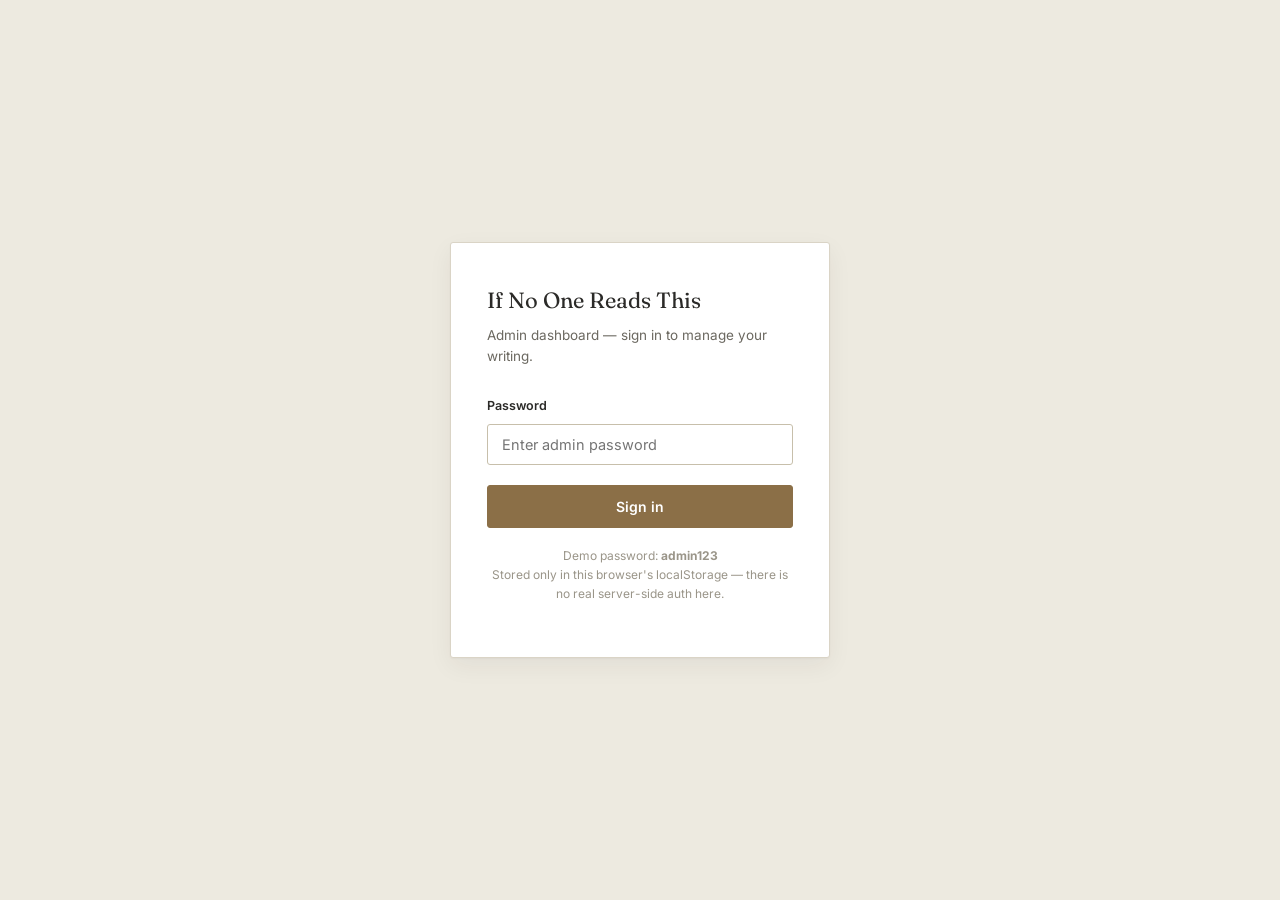
==== admin.html @ 399d52fd "Remove subscribers view and related code Removed subscribers section from admin panel and related fu" ====
<!DOCTYPE html>
<html lang="en" data-theme="light">
<head>
<meta charset="UTF-8">
<meta name="viewport" content="width=device-width, initial-scale=1.0">
<title>Admin — If No One Reads This</title>
<meta name="robots" content="noindex, nofollow">
<link rel="preconnect" href="https://fonts.googleapis.com">
<link rel="preconnect" href="https://fonts.gstatic.com" crossorigin>
<link href="https://fonts.googleapis.com/css2?family=Fraunces:ital,opsz,wght@0,9..144,400;0,9..144,500;0,9..144,600;1,9..144,400&family=Lora:ital,wght@0,400;0,500;0,600&family=Inter:wght@400;500;600&display=swap" rel="stylesheet">
<link rel="stylesheet" href="styles.css">
</head>
<body class="admin-body">

<div id="app"></div>
<div id="toast"></div>
<div id="modal-root"></div>

<script src="data.js"></script>
<script>
CMS.init();

/* ===================================================================
   SMALL HELPERS
=================================================================== */
function escapeHtml(str){ return String(str||"").replace(/[&<>"']/g, c => ({'&':'&amp;','<':'&lt;','>':'&gt;','"':'&quot;',"'":'&#39;'}[c])); }
function fmtDate(iso){ if(!iso) return "—"; return new Date(iso).toLocaleDateString('en-US',{month:'short',day:'numeric',year:'numeric'}); }
function fmtDateTimeInput(iso){
  if(!iso) return "";
  const d = new Date(iso);
  const pad = n => String(n).padStart(2,'0');
  return `${d.getFullYear()}-${pad(d.getMonth()+1)}-${pad(d.getDate())}T${pad(d.getHours())}:${pad(d.getMinutes())}`;
}
function toast(msg){
  const el = document.getElementById('toast');
  el.textContent = msg;
  el.classList.add('show');
  clearTimeout(window.__toastT);
  window.__toastT = setTimeout(() => el.classList.remove('show'), 2600);
}
function computeStatus(post){
  if (post.status === 'draft') return 'draft';
  if (post.status === 'published' && new Date(post.publishDate) > new Date()) return 'scheduled';
  return post.status; // published
}
function statusBadge(post){
  const s = computeStatus(post);
  const label = s === 'scheduled' ? 'Scheduled' : s === 'draft' ? 'Draft' : 'Published';
  return `<span class="badge badge-${s}">${label}</span>`;
}

/* ===================================================================
   MODAL / CONFIRM
=================================================================== */
function openModal(html){
  const root = document.getElementById('modal-root');
  root.innerHTML = `<div class="modal-overlay open" id="modal-overlay"><div class="modal-box">${html}</div></div>`;
  document.getElementById('modal-overlay').addEventListener('click', e => { if (e.target.id === 'modal-overlay') closeModal(); });
}
function closeModal(){ document.getElementById('modal-root').innerHTML = ''; }
function confirmAction(message, onConfirm){
  openModal(`
    <h3>Are you sure?</h3>
    <p style="font-family:var(--sans);font-size:14px;color:var(--text-muted);">${message}</p>
    <div class="modal-actions">
      <button class="btn ghost" id="confirm-cancel">Cancel</button>
      <button class="btn danger" id="confirm-ok">Delete</button>
    </div>
  `);
  document.getElementById('confirm-cancel').addEventListener('click', closeModal);
  document.getElementById('confirm-ok').addEventListener('click', () => { onConfirm(); closeModal(); });
}

/* ===================================================================
   ROUTER
=================================================================== */
const routes = {};
function route(pattern, handler){ routes[pattern] = handler; }
function matchRoute(path){
  for (const pattern in routes){
    const parts = pattern.split('/').filter(Boolean);
    const pathParts = path.split('/').filter(Boolean);
    if (parts.length !== pathParts.length) continue;
    const params = {};
    let ok = true;
    for (let i=0;i<parts.length;i++){
      if (parts[i].startsWith(':')) params[parts[i].slice(1)] = decodeURIComponent(pathParts[i]);
      else if (parts[i] !== pathParts[i]) { ok = false; break; }
    }
    if (ok) return { handler: routes[pattern], params };
  }
  return null;
}
const PUBLIC_ROUTES = ['/login'];

function render(){
  const hash = location.hash.replace(/^#/, '') || '/dashboard';
  const app = document.getElementById('app');

  if (!CMS.isAuthed() && !PUBLIC_ROUTES.includes(hash)){
    location.hash = '/login';
    return;
  }
  if (CMS.isAuthed() && hash === '/login'){
    location.hash = '/dashboard';
    return;
  }

  if (hash === '/login'){
    app.innerHTML = viewLogin();
    wireLogin();
    return;
  }

  const match = matchRoute(hash);
  const body = match ? match.handler(match.params) : `<div class="admin-empty">Page not found. <a href="#/dashboard">Back to dashboard</a></div>`;
  app.innerHTML = adminShell(body, hash);
  wireShell();
  const routeKey = '/' + hash.split('/').filter(Boolean).slice(0,2).join('/');
  if (wireMap[routeKey]) wireMap[routeKey](match ? match.params : {});
}

/* ===================================================================
   SHELL (sidebar + topbar)
=================================================================== */
function adminShell(innerHtml, hash){
  const active = '/' + (hash.split('/')[1] || 'dashboard');
  const navItem = (path, label, icon) => `<a href="#${path}" class="${active===path?'active':''}">${icon}<span>${label}</span></a>`;
  return `
  <div class="admin-shell">
    <aside class="admin-sidebar" id="admin-sidebar">
      <div class="brand-mark">If No One Reads This</div>
      <nav class="admin-nav">
        ${navItem('/dashboard','Dashboard','<svg viewBox="0 0 24 24" fill="none" stroke="currentColor" stroke-width="2"><rect x="3" y="3" width="7" height="9"/><rect x="14" y="3" width="7" height="5"/><rect x="14" y="12" width="7" height="9"/><rect x="3" y="16" width="7" height="5"/></svg>')}
        ${navItem('/writings','Writings','<svg viewBox="0 0 24 24" fill="none" stroke="currentColor" stroke-width="2"><path d="M4 19.5A2.5 2.5 0 0 1 6.5 17H20"/><path d="M6.5 2H20v20H6.5A2.5 2.5 0 0 1 4 19.5v-15A2.5 2.5 0 0 1 6.5 2z"/></svg>')}
        ${navItem('/categories','Categories','<svg viewBox="0 0 24 24" fill="none" stroke="currentColor" stroke-width="2"><path d="M20.59 13.41 11 3.83A2 2 0 0 0 9.59 3.24H4a1 1 0 0 0-1 1v5.59a2 2 0 0 0 .59 1.41l9.58 9.58a2 2 0 0 0 2.83 0l4.59-4.59a2 2 0 0 0 0-2.83z"/><circle cx="7.5" cy="7.5" r="1.5"/></svg>')}
        ${navItem('/tags','Tags','<svg viewBox="0 0 24 24" fill="none" stroke="currentColor" stroke-width="2"><path d="M20.59 13.41 11 3.83A2 2 0 0 0 9.59 3.24H4a1 1 0 0 0-1 1v5.59a2 2 0 0 0 .59 1.41l9.58 9.58a2 2 0 0 0 2.83 0l4.59-4.59a2 2 0 0 0 0-2.83z"/><circle cx="7.5" cy="7.5" r="1.5"/></svg>')}
        ${navItem('/media','Media Library','<svg viewBox="0 0 24 24" fill="none" stroke="currentColor" stroke-width="2"><rect x="3" y="3" width="18" height="18" rx="2"/><circle cx="8.5" cy="8.5" r="1.5"/><path d="m21 15-5-5L5 21"/></svg>')}
        ${navItem('/analytics','Analytics','<svg viewBox="0 0 24 24" fill="none" stroke="currentColor" stroke-width="2"><line x1="18" y1="20" x2="18" y2="10"/><line x1="12" y1="20" x2="12" y2="4"/><line x1="6" y1="20" x2="6" y2="14"/></svg>')}
        ${navItem('/settings','Settings','<svg viewBox="0 0 24 24" fill="none" stroke="currentColor" stroke-width="2"><circle cx="12" cy="12" r="3"/><path d="M19.4 15a1.65 1.65 0 0 0 .33 1.82l.06.06a2 2 0 1 1-2.83 2.83l-.06-.06a1.65 1.65 0 0 0-1.82-.33 1.65 1.65 0 0 0-1 1.51V21a2 2 0 0 1-4 0v-.09A1.65 1.65 0 0 0 9 19.4a1.65 1.65 0 0 0-1.82.33l-.06.06a2 2 0 1 1-2.83-2.83l.06-.06a1.65 1.65 0 0 0 .33-1.82 1.65 1.65 0 0 0-1.51-1H3a2 2 0 0 1 0-4h.09A1.65 1.65 0 0 0 4.6 9a1.65 1.65 0 0 0-.33-1.82l-.06-.06a2 2 0 1 1 2.83-2.83l.06.06a1.65 1.65 0 0 0 1.82.33H9a1.65 1.65 0 0 0 1-1.51V3a2 2 0 0 1 4 0v.09a1.65 1.65 0 0 0 1 1.51 1.65 1.65 0 0 0 1.82-.33l.06-.06a2 2 0 1 1 2.83 2.83l-.06.06a1.65 1.65 0 0 0-.33 1.82V9a1.65 1.65 0 0 0 1.51 1H21a2 2 0 0 1 0 4h-.09a1.65 1.65 0 0 0-1.51 1z"/></svg>')}
      </nav>
      <div class="admin-sidebar-foot">
        <a href="index.html" class="view-site-link" target="_blank">↗ View live site</a>
        <a href="#" id="logout-link">⏻ Log out</a>
      </div>
    </aside>
    <div class="admin-main">
      <button class="icon-btn admin-mobile-toggle" id="admin-mobile-toggle" aria-label="Toggle menu" style="margin-bottom:16px;">
        <svg viewBox="0 0 24 24" fill="none" stroke="currentColor" stroke-width="2"><line x1="3" y1="6" x2="21" y2="6"/><line x1="3" y1="12" x2="21" y2="12"/><line x1="3" y1="18" x2="21" y2="18"/></svg>
      </button>
      ${innerHtml}
    </div>
  </div>`;
}
function wireShell(){
  document.getElementById('logout-link').addEventListener('click', e => { e.preventDefault(); CMS.logout(); location.hash = '/login'; });
  const toggle = document.getElementById('admin-mobile-toggle');
  if (toggle) toggle.addEventListener('click', () => document.getElementById('admin-sidebar').classList.toggle('open'));
}

/* ===================================================================
   LOGIN VIEW
=================================================================== */
function viewLogin(){
  return `
  <div class="login-screen">
    <div class="login-card">
      <div class="brand-mark">If No One Reads This</div>
      <p class="lede-sm">Admin dashboard — sign in to manage your writing.</p>
      <div class="login-error" id="login-error">Incorrect password. Try again.</div>
      <div class="field-group">
        <label class="field-label" for="login-pass">Password</label>
        <input class="field-input" type="password" id="login-pass" placeholder="Enter admin password" autofocus>
      </div>
      <button class="btn" style="width:100%;justify-content:center;" id="login-btn">Sign in</button>
      <p class="login-hint">Demo password: <strong>admin123</strong><br>Stored only in this browser's localStorage — there is no real server-side auth here.</p>
    </div>
  </div>`;
}
function wireLogin(){
  const btn = document.getElementById('login-btn');
  const input = document.getElementById('login-pass');
  function tryLogin(){
    if (CMS.login(input.value)){
      CMS.markKnownDevice();
      location.hash = '/dashboard';
    } else {
      document.getElementById('login-error').classList.add('show');
    }
  }
  btn.addEventListener('click', tryLogin);
  input.addEventListener('keydown', e => { if (e.key === 'Enter') tryLogin(); });
}

/* ===================================================================
   DASHBOARD VIEW
=================================================================== */
function viewDashboard(){
  const posts = CMS.getAllPosts();
  const published = posts.filter(p => computeStatus(p) === 'published');
  const drafts = posts.filter(p => computeStatus(p) === 'draft');
  const scheduled = posts.filter(p => computeStatus(p) === 'scheduled');
  const cats = CMS.getCategories();
  const tags = CMS.getTags();
  const recent = [...posts].sort((a,b) => new Date(b.updatedAt) - new Date(a.updatedAt)).slice(0,6);

  return `
  <div class="admin-topbar"><h1>Dashboard</h1><a class="btn" href="#/writings/new">+ New writing</a></div>
  <div class="stat-grid">
    <div class="stat-card"><div class="stat-num">${posts.length}</div><div class="stat-label">Total writings</div></div>
    <div class="stat-card"><div class="stat-num">${published.length}</div><div class="stat-label">Published</div></div>
    <div class="stat-card"><div class="stat-num">${drafts.length}</div><div class="stat-label">Drafts</div></div>
    <div class="stat-card"><div class="stat-num">${scheduled.length}</div><div class="stat-label">Scheduled</div></div>
    <div class="stat-card"><div class="stat-num">${CMS.getTotalViews().toLocaleString()}</div><div class="stat-label">Total views</div></div>
  </div>
  <div class="admin-panel">
    <h3>Recent activity</h3>
    ${recent.length ? recent.map(p => `
      <div class="activity-row">
        <span><a href="#/writings/edit/${p.id}" style="text-decoration:none;color:inherit;">${p.title}</a> ${statusBadge(p)}</span>
        <span>updated ${fmtDate(p.updatedAt)}</span>
      </div>`).join('') : `<div class="admin-empty">No activity yet.</div>`}
  </div>
  <div class="admin-panel">
    <h3>At a glance</h3>
    <div class="activity-row"><span>Tags in use</span><span>${tags.length}</span></div>
    <div class="activity-row"><span>Featured writings</span><span>${posts.filter(p=>p.featured).length}</span></div>
    <div class="activity-row"><span>Media items uploaded</span><span>${CMS.getMedia().length}</span></div>
  </div>
  `;
}

/* ===================================================================
   WRITINGS LIST VIEW
=================================================================== */
function viewWritingsList(){
  const posts = [...CMS.getAllPosts()].sort((a,b) => new Date(b.updatedAt) - new Date(a.updatedAt));
  return `
  <div class="admin-topbar"><h1>Writings</h1><a class="btn" href="#/writings/new">+ New writing</a></div>
  <div class="admin-panel" style="padding:0;">
    <div class="table-wrap">
    <table class="admin-table">
      <thead><tr><th>Title</th><th>Category</th><th>Status</th><th>Published</th><th>Updated</th><th>Views</th><th></th></tr></thead>
      <tbody id="writings-tbody">
        ${posts.length ? posts.map(p => `
        <tr data-id="${p.id}">
          <td class="title-cell">${p.title}${p.featured ? ' ★' : ''}<span class="sub">/${p.slug}</span></td>
          <td>${(CMS.getCategory(p.category)||{}).name || '—'}</td>
          <td>${statusBadge(p)}</td>
          <td>${fmtDate(p.publishDate)}</td>
          <td>${fmtDate(p.updatedAt)}</td>
          <td>${CMS.getViewsForPost(p.slug).toLocaleString()}</td>
          <td>
            <div class="row-actions">
              <a class="btn-icon" href="#/writings/edit/${p.id}" title="Edit"><svg viewBox="0 0 24 24" fill="none" stroke="currentColor" stroke-width="2"><path d="M12 20h9"/><path d="M16.5 3.5a2.12 2.12 0 0 1 3 3L7 19l-4 1 1-4Z"/></svg></a>
              <button class="btn-icon" data-dup="${p.id}" title="Duplicate"><svg viewBox="0 0 24 24" fill="none" stroke="currentColor" stroke-width="2"><rect x="9" y="9" width="13" height="13" rx="2"/><path d="M5 15H4a2 2 0 0 1-2-2V4a2 2 0 0 1 2-2h9a2 2 0 0 1 2 2v1"/></svg></button>
              <button class="btn-icon" data-del="${p.id}" title="Delete"><svg viewBox="0 0 24 24" fill="none" stroke="currentColor" stroke-width="2"><path d="M3 6h18"/><path d="M19 6v14a2 2 0 0 1-2 2H7a2 2 0 0 1-2-2V6m3 0V4a2 2 0 0 1 2-2h4a2 2 0 0 1 2 2v2"/></svg></button>
            </div>
          </td>
        </tr>`).join('') : `<tr><td colspan="7"><div class="admin-empty">No writings yet. <a href="#/writings/new">Create your first one</a>.</div></td></tr>`}
      </tbody>
    </table>
    </div>
  </div>
  `;
}
function wireWritingsList(){
  const tbody = document.getElementById('writings-tbody');
  if (!tbody) return;
  tbody.addEventListener('click', e => {
    const dup = e.target.closest('[data-dup]');
    const del = e.target.closest('[data-del]');
    if (dup){ CMS.duplicatePost(dup.dataset.dup); toast('Writing duplicated as a draft.'); render(); }
    if (del){
      confirmAction('This will permanently delete this writing.', () => {
        CMS.deletePost(del.dataset.del);
        toast('Writing deleted.');
        render();
      });
    }
  });
}

/* ===================================================================
   RICH TEXT EDITOR
=================================================================== */
function editorToolbarHtml(){
  const btn = (cmd, label, svg, arg) => `<button type="button" data-cmd="${cmd}" data-arg="${arg||''}" title="${label}">${svg}</button>`;
  return `<div class="editor-toolbar">
    ${btn('formatBlock','Heading','<svg viewBox="0 0 24 24" fill="none" stroke="currentColor" stroke-width="2"><path d="M6 4v16M18 4v16M6 12h12"/></svg>','H2')}
    ${btn('bold','Bold','<svg viewBox="0 0 24 24" fill="none" stroke="currentColor" stroke-width="2"><path d="M6 4h8a4 4 0 0 1 0 8H6zM6 12h9a4 4 0 0 1 0 8H6z"/></svg>')}
    ${btn('italic','Italic','<svg viewBox="0 0 24 24" fill="none" stroke="currentColor" stroke-width="2"><line x1="19" y1="4" x2="10" y2="4"/><line x1="14" y1="20" x2="5" y2="20"/><line x1="15" y1="4" x2="9" y2="20"/></svg>')}
    ${btn('underline','Underline','<svg viewBox="0 0 24 24" fill="none" stroke="currentColor" stroke-width="2"><path d="M6 3v7a6 6 0 0 0 12 0V3"/><line x1="4" y1="21" x2="20" y2="21"/></svg>')}
    <div class="sep"></div>
    ${btn('insertUnorderedList','Bullet list','<svg viewBox="0 0 24 24" fill="none" stroke="currentColor" stroke-width="2"><line x1="9" y1="6" x2="20" y2="6"/><line x1="9" y1="12" x2="20" y2="12"/><line x1="9" y1="18" x2="20" y2="18"/><circle cx="4" cy="6" r="1"/><circle cx="4" cy="12" r="1"/><circle cx="4" cy="18" r="1"/></svg>')}
    ${btn('insertOrderedList','Numbered list','<svg viewBox="0 0 24 24" fill="none" stroke="currentColor" stroke-width="2"><line x1="10" y1="6" x2="21" y2="6"/><line x1="10" y1="12" x2="21" y2="12"/><line x1="10" y1="18" x2="21" y2="18"/><path d="M4 6h1v4"/><path d="M4 10h2"/><path d="M6 18H4c0-1 2-2 2-3s-1-1.5-2-1"/></svg>')}
    ${btn('formatBlock','Blockquote','<svg viewBox="0 0 24 24" fill="none" stroke="currentColor" stroke-width="2"><path d="M3 21c3 0 7-1 7-8V5H3v10h4c0 3-1 5-4 5zm11 0c3 0 7-1 7-8V5h-7v10h4c0 3-1 5-4 5z"/></svg>','BLOCKQUOTE')}
    ${btn('formatBlock','Code block','<svg viewBox="0 0 24 24" fill="none" stroke="currentColor" stroke-width="2"><polyline points="16 18 22 12 16 6"/><polyline points="8 6 2 12 8 18"/></svg>','PRE')}
    <div class="sep"></div>
    ${btn('createLink','Link','<svg viewBox="0 0 24 24" fill="none" stroke="currentColor" stroke-width="2"><path d="M10 13a5 5 0 0 0 7.07 0l2.83-2.83a5 5 0 0 0-7.07-7.07l-1.5 1.5"/><path d="M14 11a5 5 0 0 0-7.07 0L4.1 13.83a5 5 0 0 0 7.07 7.07l1.5-1.5"/></svg>')}
    ${btn('insertImage','Image','<svg viewBox="0 0 24 24" fill="none" stroke="currentColor" stroke-width="2"><rect x="3" y="3" width="18" height="18" rx="2"/><circle cx="8.5" cy="8.5" r="1.5"/><path d="m21 15-5-5L5 21"/></svg>')}
    ${btn('insertHorizontalRule','Horizontal line','<svg viewBox="0 0 24 24" fill="none" stroke="currentColor" stroke-width="2"><line x1="4" y1="12" x2="20" y2="12"/></svg>')}
  </div>`;
}
function wireEditor(surfaceId, toolbarEl){
  const surface = document.getElementById(surfaceId);
  toolbarEl.querySelectorAll('button[data-cmd]').forEach(btn => {
    btn.addEventListener('mousedown', e => e.preventDefault()); // keep focus/selection in editor
    btn.addEventListener('click', () => {
      surface.focus();
      const cmd = btn.dataset.cmd;
      if (cmd === 'createLink'){
        const url = prompt('Link URL:', 'https://');
        if (url) document.execCommand('createLink', false, url);
        return;
      }
      if (cmd === 'insertImage'){
        openImagePicker(dataUrl => {
          surface.focus();
          document.execCommand('insertImage', false, dataUrl);
        });
        return;
      }
      document.execCommand(cmd, false, btn.dataset.arg || undefined);
    });
  });
}

/* ===================================================================
   IMAGE PICKER MODAL (used by editor + cover image field)
=================================================================== */
function openImagePicker(onSelect){
  const media = CMS.getMedia();
  openModal(`
    <h3>Select or upload an image</h3>
    <div class="media-dropzone" id="picker-dropzone">Click to upload a new image, or choose one below</div>
    <input type="file" id="picker-file" accept="image/*" style="display:none;">
    <div class="media-grid" id="picker-grid">
      ${media.map(m => `<div class="media-item" data-select="${m.id}"><img src="${m.dataUrl}" alt=""><div class="media-name">${escapeHtml(m.name)}</div></div>`).join('') || `<div class="admin-empty">No images uploaded yet.</div>`}
    </div>
    <div class="modal-actions"><button class="btn ghost" id="picker-cancel">Cancel</button></div>
  `);
  document.getElementById('picker-cancel').addEventListener('click', closeModal);
  document.getElementById('picker-dropzone').addEventListener('click', () => document.getElementById('picker-file').click());
  document.getElementById('picker-file').addEventListener('change', e => {
    const file = e.target.files[0];
    if (!file) return;
    const reader = new FileReader();
    reader.onload = () => {
      const saved = CMS.saveMedia({ name: file.name, dataUrl: reader.result });
      onSelect(saved.dataUrl);
      closeModal();
      toast('Image uploaded.');
    };
    reader.readAsDataURL(file);
  });
  document.getElementById('picker-grid').addEventListener('click', e => {
    const item = e.target.closest('[data-select]');
    if (item){
      const m = media.find(x => x.id === item.dataset.select);
      if (m){ onSelect(m.dataUrl); closeModal(); }
    }
  });
}

/* ===================================================================
   WRITING EDITOR VIEW (create + edit)
=================================================================== */
function viewWritingEditor(params){
  const isEdit = !!params.id;
  const post = isEdit ? CMS.getPostById(params.id) : null;
  if (isEdit && !post) return `<div class="admin-empty">Writing not found. <a href="#/writings">Back to writings</a></div>`;
  const cats = CMS.getCategories();
  const tags = CMS.getTags();
  const p = post || { title:'', subtitle:'', content:'', category: cats[0]?.slug || '', tags:[], coverImage:'', status:'draft', featured:false, seoTitle:'', metaDescription:'', slug:'', publishDate:'' };

  return `
  <div class="admin-topbar">
    <h1>${isEdit ? 'Edit writing' : 'New writing'}</h1>
    <div style="display:flex;gap:10px;">
      <a class="btn ghost" href="#/writings">Cancel</a>
      <button class="btn ghost" id="save-draft-btn">Save draft</button>
      <button class="btn" id="publish-btn">${p.status==='published' && new Date(p.publishDate) <= new Date() ? 'Update' : 'Publish'}</button>
    </div>
  </div>

  <div class="admin-form-grid">
    <div>
      <div class="admin-panel">
        <div class="field-group">
          <label class="field-label" for="f-title">Title</label>
          <input class="field-input" id="f-title" value="${escapeHtml(p.title)}" placeholder="A working title">
        </div>
        <div class="field-group">
          <label class="field-label" for="f-subtitle">Subtitle <span style="font-weight:400;color:var(--text-faint);">(optional)</span></label>
          <input class="field-input" id="f-subtitle" value="${escapeHtml(p.subtitle)}" placeholder="A short subtitle">
        </div>
        <div class="field-group">
          <label class="field-label">Content</label>
          ${editorToolbarHtml()}
          <div class="editor-surface" id="f-content" contenteditable="true" data-placeholder="Start writing…">${p.content || ''}</div>
        </div>
      </div>

      <div class="admin-panel">
        <h3>SEO &amp; metadata</h3>
        <div class="field-group">
          <label class="field-label" for="f-slug">URL slug</label>
          <input class="field-input" id="f-slug" value="${escapeHtml(p.slug)}" placeholder="auto-generated-from-title">
          <p class="field-hint">Leave blank to auto-generate from the title.</p>
        </div>
        <div class="field-group">
          <label class="field-label" for="f-seo-title">SEO title</label>
          <input class="field-input" id="f-seo-title" value="${escapeHtml(p.seoTitle)}" placeholder="Defaults to the writing's title">
        </div>
        <div class="field-group">
          <label class="field-label" for="f-meta-desc">Meta description</label>
          <textarea class="field-textarea" id="f-meta-desc" placeholder="A one or two sentence summary for search engines">${escapeHtml(p.metaDescription)}</textarea>
        </div>
      </div>
    </div>

    <div>
      <div class="admin-panel">
        <h3>Publishing</h3>
        <div class="field-group">
          <label class="field-label">Cover image <span style="font-weight:400;color:var(--text-faint);">(optional)</span></label>
          <div class="cover-picker">
            ${p.coverImage ? `<img class="cover-preview" id="cover-preview" src="${p.coverImage}">` : `<div class="cover-preview-empty" id="cover-preview-empty">No cover image</div>`}
            <input type="hidden" id="f-cover" value="${escapeHtml(p.coverImage)}">
            <button type="button" class="btn ghost small" id="choose-cover-btn" style="width:100%;justify-content:center;">Choose image</button>
          </div>
        </div>
        <div class="field-group">
          <label class="field-label" for="f-category">Category</label>
          <select class="field-select" id="f-category">${cats.map(c => `<option value="${c.slug}" ${p.category===c.slug?'selected':''}>${c.name}</option>`).join('')}</select>
        </div>
        <div class="field-group">
          <label class="field-label">Tags</label>
          <div class="tag-picker" id="tag-picker">
            ${tags.map(t => `<button type="button" class="tag-pick ${p.tags.includes(t.slug)?'selected':''}" data-tag="${t.slug}">#${t.name}</button>`).join('') || '<span class="field-hint">No tags yet — add some in Tag Management.</span>'}
          </div>
        </div>
        <div class="field-group">
          <label class="field-label" for="f-pubdate">Publish date &amp; time</label>
          <input class="field-input" type="datetime-local" id="f-pubdate" value="${fmtDateTimeInput(p.publishDate) || fmtDateTimeInput(new Date().toISOString())}">
          <p class="field-hint">Set this in the future and publish to schedule the post.</p>
        </div>
        <div class="field-group checkbox-row">
          <input type="checkbox" id="f-featured" ${p.featured ? 'checked' : ''}>
          <label for="f-featured">Feature this writing on the homepage</label>
        </div>
        ${isEdit ? `<p class="field-hint">Created ${fmtDate(p.createdAt)} · Last updated ${fmtDate(p.updatedAt)}</p>` : ''}
      </div>
    </div>
  </div>
  `;
}
function wireWritingEditor(params){
  const contentSurface = document.getElementById('f-content');
  if (!contentSurface) return;
  wireEditor('f-content', document.querySelector('.editor-toolbar'));

  document.querySelectorAll('#tag-picker .tag-pick').forEach(btn => {
    btn.addEventListener('click', () => btn.classList.toggle('selected'));
  });

  document.getElementById('choose-cover-btn').addEventListener('click', () => {
    openImagePicker(dataUrl => {
      document.getElementById('f-cover').value = dataUrl;
      const wrap = document.querySelector('.cover-picker');
      const existing = document.getElementById('cover-preview') || document.getElementById('cover-preview-empty');
      const img = document.createElement('img');
      img.className = 'cover-preview'; img.id = 'cover-preview'; img.src = dataUrl;
      existing.replaceWith(img);
    });
  });

  function collect(status){
    const selectedTags = Array.from(document.querySelectorAll('#tag-picker .tag-pick.selected')).map(b => b.dataset.tag);
    const isEdit = !!params.id;
    const existing = isEdit ? CMS.getPostById(params.id) : null;
    return {
      id: params.id || undefined,
      title: document.getElementById('f-title').value.trim() || 'Untitled',
      subtitle: document.getElementById('f-subtitle').value.trim(),
      content: document.getElementById('f-content').innerHTML,
      slug: document.getElementById('f-slug').value.trim(),
      seoTitle: document.getElementById('f-seo-title').value.trim(),
      metaDescription: document.getElementById('f-meta-desc').value.trim(),
      coverImage: document.getElementById('f-cover').value,
      category: document.getElementById('f-category').value,
      tags: selectedTags,
      publishDate: document.getElementById('f-pubdate').value ? new Date(document.getElementById('f-pubdate').value).toISOString() : new Date().toISOString(),
      featured: document.getElementById('f-featured').checked,
      status: status,
      createdAt: existing ? existing.createdAt : undefined,
    };
  }

  document.getElementById('save-draft-btn').addEventListener('click', () => {
    const record = CMS.savePost(collect('draft'));
    toast('Draft saved.');
    location.hash = '/writings/edit/' + record.id;
    render();
  });
  document.getElementById('publish-btn').addEventListener('click', () => {
    const data = collect('published');
    const future = new Date(data.publishDate) > new Date();
    const record = CMS.savePost(data);
    toast(future ? 'Writing scheduled.' : 'Writing published.');
    location.hash = '/writings/edit/' + record.id;
    render();
  });
}

/* ===================================================================
   CATEGORIES VIEW
=================================================================== */
function viewCategoriesAdmin(){
  const cats = CMS.getCategories();
  const posts = CMS.getAllPosts();
  return `
  <div class="admin-topbar"><h1>Categories</h1><button class="btn" id="new-cat-btn">+ New category</button></div>
  <div class="admin-panel" style="padding:0;">
    <div class="table-wrap">
    <table class="admin-table">
      <thead><tr><th>Category</th><th>Description</th><th>Writings</th><th></th></tr></thead>
      <tbody id="cats-tbody">
        ${cats.map(c => `
        <tr data-slug="${c.slug}">
          <td class="title-cell"><span class="color-dot" style="background:${c.color}"></span>${c.name}</td>
          <td style="color:var(--text-muted);font-size:13.5px;">${escapeHtml(c.description)}</td>
          <td>${posts.filter(p=>p.category===c.slug).length}</td>
          <td><div class="row-actions">
            <button class="btn-icon" data-edit-cat="${c.slug}" title="Edit"><svg viewBox="0 0 24 24" fill="none" stroke="currentColor" stroke-width="2"><path d="M12 20h9"/><path d="M16.5 3.5a2.12 2.12 0 0 1 3 3L7 19l-4 1 1-4Z"/></svg></button>
            <button class="btn-icon" data-del-cat="${c.slug}" title="Delete"><svg viewBox="0 0 24 24" fill="none" stroke="currentColor" stroke-width="2"><path d="M3 6h18"/><path d="M19 6v14a2 2 0 0 1-2 2H7a2 2 0 0 1-2-2V6m3 0V4a2 2 0 0 1 2-2h4a2 2 0 0 1 2 2v2"/></svg></button>
          </div></td>
        </tr>`).join('')}
      </tbody>
    </table>
    </div>
  </div>
  `;
}
function categoryFormModal(existing){
  openModal(`
    <h3>${existing ? 'Edit category' : 'New category'}</h3>
    <div class="field-group"><label class="field-label">Name</label><input class="field-input" id="cat-name" value="${existing ? escapeHtml(existing.name) : ''}"></div>
    <div class="field-group"><label class="field-label">Description</label><textarea class="field-textarea" id="cat-desc">${existing ? escapeHtml(existing.description) : ''}</textarea></div>
    <div class="field-group"><label class="field-label">Color</label><input type="color" id="cat-color" value="${existing ? existing.color : '#8B6F47'}" style="width:60px;height:38px;border:1px solid var(--line-strong);border-radius:var(--radius);padding:2px;background:var(--surface);"></div>
    <div class="modal-actions">
      <button class="btn ghost" id="cat-cancel">Cancel</button>
      <button class="btn" id="cat-save">Save category</button>
    </div>
  `);
  document.getElementById('cat-cancel').addEventListener('click', closeModal);
  document.getElementById('cat-save').addEventListener('click', () => {
    const name = document.getElementById('cat-name').value.trim();
    if (!name) return toast('Category name is required.');
    CMS.saveCategory({ name, description: document.getElementById('cat-desc').value.trim(), color: document.getElementById('cat-color').value, slug: existing ? existing.slug : undefined, _originalSlug: existing ? existing.slug : undefined });
    closeModal();
    toast('Category saved.');
    render();
  });
}
function wireCategoriesAdmin(){
  const btn = document.getElementById('new-cat-btn');
  if (!btn) return;
  btn.addEventListener('click', () => categoryFormModal(null));
  document.getElementById('cats-tbody').addEventListener('click', e => {
    const editBtn = e.target.closest('[data-edit-cat]');
    const delBtn = e.target.closest('[data-del-cat]');
    if (editBtn) categoryFormModal(CMS.getCategory(editBtn.dataset.editCat));
    if (delBtn){
      confirmAction('This will permanently delete this category.', () => {
        const res = CMS.deleteCategory(delBtn.dataset.delCat);
        if (!res.ok) toast(res.reason); else toast('Category deleted.');
        render();
      });
    }
  });
}

/* ===================================================================
   TAGS VIEW
=================================================================== */
function viewTagsAdmin(){
  const tags = CMS.getTags();
  const posts = CMS.getAllPosts();
  return `
  <div class="admin-topbar"><h1>Tags</h1><button class="btn" id="new-tag-btn">+ New tag</button></div>
  <div class="admin-panel" style="padding:0;">
    <div class="table-wrap">
    <table class="admin-table">
      <thead><tr><th>Tag</th><th>Used in</th><th></th></tr></thead>
      <tbody id="tags-tbody">
        ${tags.map(t => `
        <tr data-slug="${t.slug}">
          <td class="title-cell">#${t.name}</td>
          <td>${posts.filter(p=>(p.tags||[]).includes(t.slug)).length} writings</td>
          <td><div class="row-actions">
            <button class="btn-icon" data-edit-tag="${t.slug}" title="Edit"><svg viewBox="0 0 24 24" fill="none" stroke="currentColor" stroke-width="2"><path d="M12 20h9"/><path d="M16.5 3.5a2.12 2.12 0 0 1 3 3L7 19l-4 1 1-4Z"/></svg></button>
            <button class="btn-icon" data-del-tag="${t.slug}" title="Delete"><svg viewBox="0 0 24 24" fill="none" stroke="currentColor" stroke-width="2"><path d="M3 6h18"/><path d="M19 6v14a2 2 0 0 1-2 2H7a2 2 0 0 1-2-2V6m3 0V4a2 2 0 0 1 2-2h4a2 2 0 0 1 2 2v2"/></svg></button>
          </div></td>
        </tr>`).join('') || `<tr><td colspan="3"><div class="admin-empty">No tags yet.</div></td></tr>`}
      </tbody>
    </table>
    </div>
  </div>
  `;
}
function tagFormModal(existing){
  openModal(`
    <h3>${existing ? 'Edit tag' : 'New tag'}</h3>
    <div class="field-group"><label class="field-label">Name</label><input class="field-input" id="tag-name" value="${existing ? escapeHtml(existing.name) : ''}"></div>
    <div class="modal-actions">
      <button class="btn ghost" id="tag-cancel">Cancel</button>
      <button class="btn" id="tag-save">Save tag</button>
    </div>
  `);
  document.getElementById('tag-cancel').addEventListener('click', closeModal);
  document.getElementById('tag-save').addEventListener('click', () => {
    const name = document.getElementById('tag-name').value.trim();
    if (!name) return toast('Tag name is required.');
    CMS.saveTag({ name, slug: existing ? existing.slug : undefined, _originalSlug: existing ? existing.slug : undefined });
    closeModal();
    toast('Tag saved.');
    render();
  });
}
function wireTagsAdmin(){
  const btn = document.getElementById('new-tag-btn');
  if (!btn) return;
  btn.addEventListener('click', () => tagFormModal(null));
  document.getElementById('tags-tbody').addEventListener('click', e => {
    const editBtn = e.target.closest('[data-edit-tag]');
    const delBtn = e.target.closest('[data-del-tag]');
    if (editBtn) tagFormModal(CMS.getTag(editBtn.dataset.editTag));
    if (delBtn){
      confirmAction('This will remove the tag from all writings and delete it.', () => {
        CMS.deleteTag(delBtn.dataset.delTag);
        toast('Tag deleted.');
        render();
      });
    }
  });
}

/* ===================================================================
   MEDIA LIBRARY VIEW
=================================================================== */
function viewMediaAdmin(){
  const media = CMS.getMedia();
  return `
  <div class="admin-topbar"><h1>Media Library</h1></div>
  <div class="admin-panel">
    <div class="media-dropzone" id="media-dropzone">Click to upload an image (stored locally in your browser)</div>
    <input type="file" id="media-file" accept="image/*" style="display:none;">
    <div class="media-grid" id="media-grid">
      ${media.map(m => `
        <div class="media-item" data-id="${m.id}">
          <img src="${m.dataUrl}" alt="">
          <div class="media-name">${escapeHtml(m.name)}</div>
          <div class="media-actions">
            <button data-replace="${m.id}" title="Replace"><svg viewBox="0 0 24 24" fill="none" stroke="currentColor" stroke-width="2"><path d="M21 12a9 9 0 1 1-3-6.7"/><polyline points="21 3 21 9 15 9"/></svg></button>
            <button data-delete="${m.id}" title="Delete"><svg viewBox="0 0 24 24" fill="none" stroke="currentColor" stroke-width="2"><path d="M3 6h18"/><path d="M19 6v14a2 2 0 0 1-2 2H7a2 2 0 0 1-2-2V6"/></svg></button>
          </div>
        </div>`).join('') || `<div class="admin-empty">No images uploaded yet.</div>`}
    </div>
  </div>
  `;
}
function wireMediaAdmin(){
  const dz = document.getElementById('media-dropzone');
  if (!dz) return;
  const fileInput = document.getElementById('media-file');
  dz.addEventListener('click', () => fileInput.click());
  fileInput.addEventListener('change', e => {
    const file = e.target.files[0];
    if (!file) return;
    const reader = new FileReader();
    reader.onload = () => { CMS.saveMedia({ name: file.name, dataUrl: reader.result }); toast('Image uploaded.'); render(); };
    reader.readAsDataURL(file);
  });
  document.getElementById('media-grid').addEventListener('click', e => {
    const del = e.target.closest('[data-delete]');
    const rep = e.target.closest('[data-replace]');
    if (del){
      confirmAction('Delete this image? Writings using it will keep a broken reference.', () => {
        CMS.deleteMedia(del.dataset.delete);
        toast('Image deleted.');
        render();
      });
    }
    if (rep){
      const input = document.createElement('input');
      input.type = 'file'; input.accept = 'image/*';
      input.onchange = () => {
        const file = input.files[0];
        if (!file) return;
        const reader = new FileReader();
        reader.onload = () => { CMS.saveMedia({ id: rep.dataset.replace, name: file.name, dataUrl: reader.result }); toast('Image replaced.'); render(); };
        reader.readAsDataURL(file);
      };
      input.click();
    }
  });
}

/* ===================================================================
   ANALYTICS VIEW
=================================================================== */
function timeAgo(iso){
  const diff = (Date.now() - new Date(iso).getTime()) / 1000;
  if (diff < 60) return 'just now';
  if (diff < 3600) return Math.floor(diff/60) + 'm ago';
  if (diff < 86400) return Math.floor(diff/3600) + 'h ago';
  return Math.floor(diff/86400) + 'd ago';
}
function viewAnalyticsAdmin(){
  const total = CMS.getTotalViews();
  const top = CMS.getTopPosts(6);
  const byDay = CMS.getViewsByDay(14);
  const maxDay = Math.max(1, ...byDay.map(d => d.count));
  const referrers = CMS.getReferrerBreakdown().slice(0,6);
  const maxRef = Math.max(1, ...referrers.map(r => r.count));
  const recent = CMS.getRecentViews(15);
  const posts = CMS.getAllPosts();

  return `
  <div class="admin-topbar">
    <h1>Analytics</h1>
    <button class="btn ghost" id="clear-views-btn">Clear view history</button>
  </div>

  <p class="field-hint" style="margin-bottom:24px;max-width:64ch;">
    This counts page views recorded in this browser — there's no server behind this
    site, so it can't see visitors on other devices. It's a real, working view
    counter, just a client-side one. See the README for how to wire in real analytics.
  </p>

  <div class="stat-grid" style="grid-template-columns:repeat(3,1fr);">
    <div class="stat-card"><div class="stat-num">${total.toLocaleString()}</div><div class="stat-label">Total views logged</div></div>
    <div class="stat-card"><div class="stat-num">${top.length}</div><div class="stat-label">Writings with views</div></div>
    <div class="stat-card"><div class="stat-num">${byDay[byDay.length-1].count}</div><div class="stat-label">Views today</div></div>
  </div>

  <div class="admin-panel">
    <h3>Views, last 14 days</h3>
    <div style="display:flex;align-items:flex-end;gap:6px;height:120px;">
      ${byDay.map(d => `<div style="flex:1;display:flex;flex-direction:column;align-items:center;gap:6px;justify-content:flex-end;height:100%;">
          <div title="${d.date}: ${d.count} views" style="width:100%;max-width:26px;background:var(--accent);border-radius:3px 3px 0 0;height:${Math.max(3,(d.count/maxDay)*100)}%;"></div>
        </div>`).join('')}
    </div>
    <div style="display:flex;justify-content:space-between;margin-top:8px;font-family:var(--sans);font-size:10.5px;color:var(--text-faint);">
      <span>${byDay[0].date.slice(5)}</span><span>${byDay[byDay.length-1].date.slice(5)}</span>
    </div>
  </div>

  <div class="admin-form-grid">
    <div class="admin-panel">
      <h3>Most-read writings</h3>
      ${top.length ? top.map(x => `
        <div class="activity-row">
          <span><a href="#/writings/edit/${x.post.id}" style="text-decoration:none;color:inherit;">${x.post.title}</a></span>
          <span>${x.views.toLocaleString()} views</span>
        </div>`).join('') : `<div class="admin-empty">No views recorded yet. Visit a writing on the live site to generate one.</div>`}
    </div>
    <div class="admin-panel">
      <h3>Where views come from</h3>
      ${referrers.length ? referrers.map(r => `
        <div style="margin-bottom:12px;">
          <div style="display:flex;justify-content:space-between;font-family:var(--sans);font-size:13px;margin-bottom:4px;"><span>${escapeHtml(r.ref)}</span><span>${r.count}</span></div>
          <div style="height:6px;background:var(--line);border-radius:3px;overflow:hidden;"><div style="height:100%;width:${(r.count/maxRef)*100}%;background:var(--accent-2);"></div></div>
        </div>`).join('') : `<div class="admin-empty">No data yet.</div>`}
    </div>
  </div>

  <div class="admin-panel" style="padding:0;">
    <div class="table-wrap">
    <table class="admin-table">
      <thead><tr><th>Writing</th><th>Referrer</th><th>Device</th><th>When</th></tr></thead>
      <tbody>
        ${recent.length ? recent.map(v => {
          const p = posts.find(pp => pp.slug === v.slug);
          return `<tr><td class="title-cell">${p ? p.title : v.slug}</td><td>${escapeHtml(v.ref)}</td><td>${v.device}</td><td>${timeAgo(v.ts)}</td></tr>`;
        }).join('') : `<tr><td colspan="4"><div class="admin-empty">No visits logged yet.</div></td></tr>`}
      </tbody>
    </table>
    </div>
  </div>
  `;
}
function wireAnalyticsAdmin(){
  const btn = document.getElementById('clear-views-btn');
  if (!btn) return;
  btn.addEventListener('click', () => {
    confirmAction('This will permanently delete all recorded view history.', () => {
      CMS.clearViews();
      toast('View history cleared.');
      render();
    });
  });
}

/* ===================================================================
   SETTINGS VIEW (About page photo, etc.)
=================================================================== */
function viewSettingsAdmin(){
  const settings = CMS.getSettings();
  return `
  <div class="admin-topbar"><h1>Settings</h1></div>
  <div class="admin-panel" style="max-width:520px;">
    <h3>About page photo</h3>
    <p class="field-hint" style="margin-bottom:16px;">Shown at the top of your public About page. Leave empty to use the default monogram instead.</p>
    <div class="cover-picker" style="max-width:260px;">
      ${settings.aboutPhoto
        ? `<img class="cover-preview" id="about-photo-preview" src="${settings.aboutPhoto}" style="border-radius:50%;height:220px;">`
        : `<div class="cover-preview-empty" id="about-photo-preview-empty" style="border-radius:50%;height:220px;">No photo set</div>`}
      <input type="hidden" id="f-about-photo" value="${settings.aboutPhoto || ''}">
      <div style="display:flex;gap:8px;">
        <button type="button" class="btn ghost small" id="choose-about-photo-btn" style="flex:1;justify-content:center;">Choose photo</button>
        ${settings.aboutPhoto ? `<button type="button" class="btn ghost small" id="remove-about-photo-btn" style="flex:1;justify-content:center;">Remove</button>` : ''}
      </div>
    </div>
  </div>
  `;
}
function wireSettingsAdmin(){
  const chooseBtn = document.getElementById('choose-about-photo-btn');
  if (!chooseBtn) return;
  chooseBtn.addEventListener('click', () => {
    openImagePicker(dataUrl => {
      CMS.saveSettings({ aboutPhoto: dataUrl });
      toast('About photo updated.');
      render();
    });
  });
  const removeBtn = document.getElementById('remove-about-photo-btn');
  if (removeBtn){
    removeBtn.addEventListener('click', () => {
      CMS.saveSettings({ aboutPhoto: '' });
      toast('About photo removed.');
      render();
    });
  }
}

/* ===================================================================
   ROUTES + WIRE MAP
=================================================================== */
route('/dashboard', viewDashboard);
route('/writings', viewWritingsList);
route('/writings/new', viewWritingEditor);
route('/writings/edit/:id', viewWritingEditor);
route('/categories', viewCategoriesAdmin);
route('/tags', viewTagsAdmin);
route('/media', viewMediaAdmin);
route('/analytics', viewAnalyticsAdmin);
route('/settings', viewSettingsAdmin);

const wireMap = {
  '/dashboard': () => {},
  '/writings': wireWritingsList,
  '/categories': wireCategoriesAdmin,
  '/tags': wireTagsAdmin,
  '/media': wireMediaAdmin,
  '/analytics': wireAnalyticsAdmin,
  '/settings': wireSettingsAdmin,
};
// writings/new and writings/edit/:id both need wireWritingEditor
wireMap['/writings/new'] = wireWritingEditor;
wireMap['/writings/edit'] = wireWritingEditor;

/* ===================================================================
   INTERACTIVITY: magnetic buttons + click ripple (dashboard buttons only —
   no custom cursor here, it would fight with the rich text editor's caret)
=================================================================== */
(function initAdminInteractivity(){
  const fine = window.matchMedia('(pointer: fine)').matches;
  const reduced = window.matchMedia('(prefers-reduced-motion: reduce)').matches;
  if (fine && !reduced){
    function bindMagnetic(){
      document.querySelectorAll('.btn, .icon-btn').forEach(btn => {
        if (btn.dataset.magnetic) return;
        btn.dataset.magnetic = '1';
        btn.addEventListener('mousemove', e => {
          const r = btn.getBoundingClientRect();
          const x = e.clientX - r.left - r.width / 2;
          const y = e.clientY - r.top - r.height / 2;
          btn.style.transform = `translate(${x * 0.18}px, ${y * 0.18}px)`;
        });
        btn.addEventListener('mouseleave', () => { btn.style.transform = ''; });
      });
    }
    bindMagnetic();
    const observer = new MutationObserver(() => bindMagnetic());
    observer.observe(document.getElementById('app'), { childList: true, subtree: true });
  }
  document.addEventListener('click', e => {
    const btn = e.target.closest('.btn');
    if (!btn) return;
    const r = btn.getBoundingClientRect();
    const size = Math.max(r.width, r.height);
    const ripple = document.createElement('span');
    ripple.className = 'ripple';
    ripple.style.width = ripple.style.height = size + 'px';
    ripple.style.left = (e.clientX - r.left - size / 2) + 'px';
    ripple.style.top = (e.clientY - r.top - size / 2) + 'px';
    btn.appendChild(ripple);
    setTimeout(() => ripple.remove(), 650);
  });
})();

window.addEventListener('hashchange', render);
window.addEventListener('load', render);
render();
</script>
</body>
</html>
---- styles.css ----
/* ============ TOKENS ============ */
:root{
  --bg: #EDEAE0;
  --bg-soft: #F5F3EC;
  --surface: #FFFFFF;
  --text: #2B2A28;
  --text-muted: #6B6860;
  --text-faint: #9a9589;
  --accent: #8B6F47;
  --accent-soft: #E4D9C4;
  --accent-2: #5C6B5D;
  --accent-2-soft: #DEE5DA;
  --line: #DAD4C6;
  --line-strong: #c7bfab;
  --shadow: 0 1px 2px rgba(43,42,40,0.04), 0 8px 24px rgba(43,42,40,0.06);
  --radius: 3px;
  --serif-display: 'Fraunces', serif;
  --serif-body: 'Lora', serif;
  --sans: 'Inter', sans-serif;
  --maxw: 1120px;
  --focus: 2px solid var(--accent);
}
html[data-theme="dark"]{
  --bg: #1B1B1F;
  --bg-soft: #202024;
  --surface: #232328;
  --text: #E8E4DA;
  --text-muted: #9C978A;
  --text-faint: #6f6b60;
  --accent: #C9A86A;
  --accent-soft: #3a3220;
  --accent-2: #93A896;
  --accent-2-soft: #26302a;
  --line: #34333A;
  --line-strong: #423f47;
  --shadow: 0 1px 2px rgba(0,0,0,0.2), 0 12px 28px rgba(0,0,0,0.35);
}

*,*::before,*::after{ box-sizing: border-box; }
html{ scroll-behavior: smooth; }
@media (prefers-reduced-motion: reduce){
  html{ scroll-behavior: auto; }
  *{ animation-duration: 0.001ms !important; animation-iteration-count: 1 !important; transition-duration: 0.001ms !important; }
}
body{
  margin:0;
  background: var(--bg);
  color: var(--text);
  font-family: var(--serif-body);
  font-size: 17px;
  line-height: 1.6;
  -webkit-font-smoothing: antialiased;
  transition: background .35s ease, color .35s ease;
}
h1,h2,h3,h4{ font-family: var(--serif-display); font-weight: 500; line-height: 1.15; margin: 0 0 .5em; letter-spacing: -0.01em; }
p{ margin: 0 0 1.1em; }
a{ color: inherit; }
img,svg{ max-width: 100%; display:block; }
button{ font-family: var(--sans); cursor:pointer; }
input,textarea{ font-family: var(--sans); }
ul{ margin:0; padding:0; list-style:none; }

.skip-link{
  position:absolute; left:-999px; top:auto;
  background: var(--accent); color:#fff; padding: 10px 16px; z-index: 999;
  border-radius: var(--radius); font-family: var(--sans); font-size:14px;
}
.skip-link:focus{ left: 12px; top: 12px; }

:focus-visible{ outline: var(--focus); outline-offset: 3px; }

.wrap{ max-width: var(--maxw); margin: 0 auto; padding: 0 28px; }
.eyebrow{
  font-family: var(--sans); font-size: 12.5px; letter-spacing: 0.14em; text-transform: uppercase;
  color: var(--accent); font-weight: 600;
}

/* ============ TOP PROGRESS THREAD (site-wide, subtle) ============ */
#top-thread{
  position: fixed; top:0; left:0; height:2px; width:0%;
  background: var(--accent); z-index: 1200; transition: width .1s linear;
}

/* ============ HEADER / NAV ============ */
.site-header{
  position: sticky; top:0; z-index: 900;
  background: color-mix(in srgb, var(--bg) 88%, transparent);
  backdrop-filter: blur(10px);
  border-bottom: 1px solid var(--line);
}
.nav{
  display:flex; align-items:center; justify-content: space-between;
  padding: 18px 28px; max-width: var(--maxw); margin: 0 auto;
}
.brand{
  font-family: var(--serif-display); font-size: 19px; font-weight:600;
  text-decoration:none; display:flex; align-items:baseline; gap:6px; white-space:nowrap;
}
.brand .dot{ color: var(--accent); font-style:normal; }
@media (max-width: 500px){ .brand{ font-size:15.5px; } }
.nav-links{ display:flex; gap: 28px; align-items:center; }
.nav-links a{
  font-family: var(--sans); font-size: 14.5px; text-decoration:none; color: var(--text-muted);
  padding: 6px 2px; border-bottom: 1px solid transparent; transition: color .2s, border-color .2s;
}
.nav-links a:hover, .nav-links a.active{ color: var(--text); border-color: var(--accent); }
.nav-actions{ display:flex; align-items:center; gap: 10px; }
.icon-btn{
  background:none; border:1px solid var(--line); color: var(--text); border-radius: 50%;
  width:38px; height:38px; display:flex; align-items:center; justify-content:center;
  transition: border-color .2s, background .2s, transform .2s;
}
.icon-btn:hover{ border-color: var(--accent); transform: translateY(-1px); }
.icon-btn svg{ width:17px; height:17px; }
.nav-toggle{ display:none; }

@media (max-width: 860px){
  .nav-links{
    position: fixed; inset: 68px 0 0 0; background: var(--bg); flex-direction:column;
    align-items:flex-start; padding: 30px 28px; gap: 22px; transform: translateX(100%);
    transition: transform .3s ease; border-top: 1px solid var(--line);
  }
  .nav-links.open{ transform: translateX(0); }
  .nav-links a{ font-size: 18px; }
  .nav-toggle{ display:flex; }
}

/* ============ BUTTONS ============ */
.btn{
  display:inline-flex; align-items:center; gap:8px; font-family: var(--sans); font-size:14px; font-weight:600;
  padding: 12px 22px; border-radius: var(--radius); border:1px solid var(--accent); cursor:pointer;
  text-decoration:none; transition: all .2s ease; background: var(--accent); color:#fff;
}
.btn:hover{ background: transparent; color: var(--accent); }
.btn.ghost{ background: transparent; color: var(--text); border-color: var(--line-strong); }
.btn.ghost:hover{ border-color: var(--accent); color: var(--accent); }
.btn.small{ padding: 8px 14px; font-size:13px; }

/* ============ HOME: HERO ============ */
.hero{
  padding: 96px 0 72px; border-bottom: 1px solid var(--line);
}
.hero-grid{ display:grid; grid-template-columns: 1.1fr 0.9fr; gap: 64px; align-items:center; }
.hero h1{ font-size: clamp(34px, 5vw, 54px); margin-bottom: 22px; }
.hero .lede{ font-size: 18px; color: var(--text-muted); max-width: 46ch; margin-bottom: 30px; }
.hero-cta{ display:flex; gap:14px; flex-wrap:wrap; }
.hero-excerpt{
  background: var(--surface); border:1px solid var(--line); border-radius: var(--radius);
  padding: 34px 32px; box-shadow: var(--shadow); position:relative;
}
.hero-excerpt::before{
  content:""; position:absolute; left:0; top:22px; bottom:22px; width:3px; background: var(--accent);
}
.hero-excerpt .quote-text{
  font-style: italic; font-size: 19px; line-height:1.7; color: var(--text);
}
.hero-excerpt .quote-source{
  margin-top: 18px; font-family: var(--sans); font-size:13px; color: var(--text-muted);
}
.hero-excerpt .quote-source a{ color: var(--accent); text-decoration:none; }

@media (max-width: 860px){
  .hero-grid{ grid-template-columns: 1fr; gap: 40px; }
}

/* ============ SECTION HEADERS ============ */
.section{ padding: 72px 0; }
.section.alt{ background: var(--bg-soft); border-top:1px solid var(--line); border-bottom:1px solid var(--line); }
.section-head{ display:flex; align-items:flex-end; justify-content:space-between; gap: 20px; margin-bottom: 40px; flex-wrap:wrap; }
.section-head h2{ font-size: 30px; }
.section-head .view-all{ font-family: var(--sans); font-size:14px; color: var(--accent); text-decoration:none; white-space:nowrap; }
.section-head .view-all:hover{ text-decoration: underline; }

/* ============ CARDS / GRID ============ */
.grid-cards{ display:grid; grid-template-columns: repeat(3, 1fr); gap: 30px; }
@media (max-width: 980px){ .grid-cards{ grid-template-columns: repeat(2,1fr); } }
@media (max-width: 640px){ .grid-cards{ grid-template-columns: 1fr; } }

.card{
  background: var(--surface); border: 1px solid var(--line); border-radius: var(--radius);
  overflow: hidden; text-decoration:none; color: var(--text); display:flex; flex-direction:column;
  transition: transform .25s ease, box-shadow .25s ease, border-color .25s ease;
  opacity:0; transform: translateY(14px);
}
.card.in-view{ opacity:1; transform: translateY(0); }
.card:hover{ transform: translateY(-4px); box-shadow: var(--shadow); border-color: var(--line-strong); }
.card-cover{ height: 130px; position:relative; overflow:hidden; }
.card-cover .cat-tag{
  position:absolute; left:14px; bottom:12px; font-family:var(--sans); font-size:11px; letter-spacing:.08em;
  text-transform:uppercase; color:#fff; background: rgba(0,0,0,.35); padding: 4px 10px; border-radius: 20px;
  backdrop-filter: blur(3px);
}
.card-body{ padding: 22px 22px 24px; display:flex; flex-direction:column; flex:1; }
.card-meta{ font-family: var(--sans); font-size:12.5px; color: var(--text-faint); margin-bottom: 10px; display:flex; gap:10px; }
.card h3{ font-size: 20px; margin-bottom: 8px; }
.card .excerpt{ color: var(--text-muted); font-size: 15px; flex:1; margin-bottom: 14px; }
.card .read-more{ font-family: var(--sans); font-size:13px; font-weight:600; color: var(--accent); }

/* cover gradients per category, abstract textures, no external images */
.cov-letters{ background: linear-gradient(135deg,#8B6F47,#c9a367); }
.cov-reflections{ background: linear-gradient(135deg,#5C6B5D,#8fa091); }
.cov-journal{ background: linear-gradient(135deg,#6b7a8f,#a9b8c9); }
.cov-poems{ background: linear-gradient(135deg,#8f5c6b,#c98f9d); }
.cov-stories{ background: linear-gradient(135deg,#7a5c8f,#a98fc9); }
.cov-notes{ background: linear-gradient(135deg,#8f7a5c,#c9b58f); }

/* ============ LIST ROWS (all writings) ============ */
.row-list{ display:flex; flex-direction:column; }
.row-item{
  display:grid; grid-template-columns: 120px 1fr auto; gap: 24px; align-items:center;
  padding: 22px 0; border-bottom: 1px solid var(--line); text-decoration:none; color:var(--text);
  opacity:0; transform: translateY(10px); transition: opacity .5s ease, transform .5s ease;
}
.row-item.in-view{ opacity:1; transform:none; }
.row-item:hover h3{ color: var(--accent); }
.row-item .row-date{ font-family: var(--sans); font-size: 12.5px; color: var(--text-faint); }
.row-item h3{ font-size:19px; margin:0 0 4px; transition: color .2s; }
.row-item .excerpt{ color: var(--text-muted); font-size:14.5px; margin:0; }
.row-item .row-cat{
  font-family: var(--sans); font-size:11.5px; text-transform:uppercase; letter-spacing:.06em;
  color: var(--accent-2); background: var(--accent-2-soft); padding:6px 12px; border-radius:20px; white-space:nowrap;
}
@media (max-width: 700px){
  .row-item{ grid-template-columns: 1fr; gap:8px; }
  .row-item .row-cat{ justify-self:flex-start; }
}

/* ============ TOOLBAR: search + filters ============ */
.toolbar{ display:flex; gap:16px; flex-wrap:wrap; align-items:center; margin-bottom: 36px; }
.search-box{
  display:flex; align-items:center; gap:10px; border:1px solid var(--line-strong); border-radius: 24px;
  padding: 10px 18px; flex:1; min-width:220px; background: var(--surface);
}
.search-box input{
  border:none; outline:none; background:transparent; width:100%; font-size:15px; color:var(--text);
}
.search-box svg{ width:16px; height:16px; color: var(--text-muted); flex-shrink:0; }
.chip-row{ display:flex; gap:8px; flex-wrap:wrap; }
.chip{
  font-family: var(--sans); font-size:13px; padding: 8px 15px; border-radius: 20px; border:1px solid var(--line-strong);
  background: transparent; color: var(--text-muted); transition: all .2s;
}
.chip:hover{ border-color: var(--accent); color: var(--text); }
.chip.active{ background: var(--accent); border-color: var(--accent); color:#fff; }
.empty-state{ padding: 60px 0; text-align:center; color: var(--text-muted); font-family: var(--sans); }

/* ============ ABOUT PAGE ============ */
.about-hero{ padding: 80px 0 40px; display:grid; grid-template-columns: 220px 1fr; gap: 48px; align-items:start; }
.avatar-mark{
  width: 200px; height: 200px; border-radius: 50%; background: linear-gradient(160deg, var(--accent), var(--accent-2));
  display:flex; align-items:center; justify-content:center; color:#fff; font-family: var(--serif-display); font-size: 62px;
  box-shadow: var(--shadow);
}
.avatar-mark.avatar-photo{ object-fit: cover; background: var(--bg-soft); }
@media (max-width: 760px){ .about-hero{ grid-template-columns: 1fr; } .avatar-mark{ width:120px; height:120px; font-size:38px; } }
.prose{ font-family: var(--serif-body); font-size: 17.5px; color: var(--text); max-width: 68ch; }
.prose p{ margin-bottom: 1.3em; }
.pull-line{
  font-family: var(--serif-display); font-style: italic; font-size: 24px; color: var(--accent);
  border-left: 3px solid var(--accent); padding-left: 22px; margin: 36px 0; max-width: 56ch;
}
.values-grid{ display:grid; grid-template-columns: repeat(3,1fr); gap: 24px; margin-top: 20px; }
@media (max-width:760px){ .values-grid{ grid-template-columns: 1fr; } }
.value-card{ border:1px solid var(--line); padding: 24px; border-radius: var(--radius); background: var(--surface); }
.value-card .num{ font-family: var(--sans); font-size:12px; color: var(--accent); letter-spacing:.1em; }
.value-card h4{ font-size: 18px; margin: 8px 0; }
.value-card p{ font-size: 14.5px; color: var(--text-muted); margin:0; }

/* ============ CATEGORIES PAGE ============ */
.cat-grid{ display:grid; grid-template-columns: repeat(3,1fr); gap: 24px; }
@media (max-width: 900px){ .cat-grid{ grid-template-columns: repeat(2,1fr);} }
@media (max-width: 600px){ .cat-grid{ grid-template-columns: 1fr;} }
.cat-card{
  padding: 34px 26px; border-radius: var(--radius); border:1px solid var(--line); text-decoration:none; color: var(--text);
  background: var(--surface); transition: transform .2s, box-shadow .2s; position:relative; overflow:hidden;
}
.cat-card:hover{ transform: translateY(-3px); box-shadow: var(--shadow); }
.cat-card .cat-count{ font-family: var(--sans); font-size:12.5px; color: var(--text-faint); }
.cat-card h3{ font-size: 24px; margin: 10px 0 8px; }
.cat-card p{ color: var(--text-muted); font-size:14.5px; margin:0; }
.cat-card .swatch{ position:absolute; right:-30px; top:-30px; width:100px; height:100px; border-radius:50%; opacity:.14; }

/* ============ SINGLE POST ============ */
.post-hero{ padding: 56px 0 20px; border-bottom:1px solid var(--line); }
.post-meta-row{ display:flex; gap:16px; align-items:center; flex-wrap:wrap; font-family: var(--sans); font-size:13px; color: var(--text-muted); margin-bottom: 18px;}
.post-meta-row .sep{ color: var(--text-faint); }
.post-hero h1{ font-size: clamp(30px,4.4vw,46px); max-width: 20ch; }
.post-hero .subtitle{ font-family: var(--serif-body); font-style: italic; font-size: 19px; color: var(--text-muted); max-width: 60ch; }
.post-tags{ display:flex; gap:8px; flex-wrap:wrap; margin-top:22px; }
.tag-pill{
  font-family: var(--sans); font-size:12px; padding: 5px 12px; border-radius:20px; background: var(--accent-soft); color: var(--accent);
}
.post-cover{ height: 220px; margin: 32px 0 0; border-radius: var(--radius); }

.post-layout{ display:grid; grid-template-columns: 46px 1fr; gap: 0; max-width: var(--maxw); margin: 0 auto; padding: 0 28px; }
.ribbon-col{ position:relative; }
.ribbon-track{
  position: sticky; top: 96px; width:6px; height: 70vh; margin: 0 auto; background: var(--line);
  border-radius: 4px; overflow:hidden;
}
.ribbon-fill{
  width:100%; height:0%; background: var(--accent); border-radius: 4px; transition: height .08s linear; position:relative;
}
.ribbon-fill::after{
  content:""; position:absolute; bottom:-8px; left:50%; transform: translateX(-50%);
  width:0; height:0; border-left:6px solid transparent; border-right:6px solid transparent; border-top:8px solid var(--accent);
}
@media (max-width: 760px){ .post-layout{ grid-template-columns: 1fr; } .ribbon-col{ display:none; } }

.article-body{ padding: 40px 0 20px; font-family: var(--serif-body); font-size: 19px; line-height: 1.85; max-width: 68ch; }
.article-body p{ margin-bottom: 1.4em; }
.article-body p:first-of-type::first-letter{
  font-family: var(--serif-display); font-size: 3.4em; float:left; line-height:.85; padding-right:10px; padding-top:6px;
  color: var(--accent); font-weight:600;
}
.article-body.is-poem{ white-space: pre-line; font-style: italic; font-size: 20px; }
.article-body.is-poem p:first-of-type::first-letter{ all: unset; }

.share-row{ display:flex; align-items:center; gap:12px; margin: 40px 0; padding: 22px 0; border-top:1px solid var(--line); border-bottom:1px solid var(--line); flex-wrap:wrap; }
.share-row span{ font-family: var(--sans); font-size:13px; color: var(--text-muted); }
.share-btn{
  width:36px; height:36px; border-radius:50%; border:1px solid var(--line-strong); background:transparent; color: var(--text);
  display:flex; align-items:center; justify-content:center; transition: all .2s;
}
.share-btn:hover{ border-color: var(--accent); color: var(--accent); transform: translateY(-2px); }
.share-btn svg{ width:15px; height:15px; }

.post-nav{ display:grid; grid-template-columns: 1fr 1fr; gap: 20px; padding: 44px 0 70px; max-width: 68ch; }
.post-nav a{ text-decoration:none; color:var(--text); border:1px solid var(--line); border-radius: var(--radius); padding: 20px; display:block; transition: border-color .2s, transform .2s; }
.post-nav a:hover{ border-color: var(--accent); transform: translateY(-2px); }
.post-nav .dir{ font-family: var(--sans); font-size:11.5px; text-transform:uppercase; letter-spacing:.08em; color: var(--text-faint); margin-bottom:6px; }
.post-nav .next{ text-align:right; }
@media (max-width:600px){ .post-nav{ grid-template-columns: 1fr; } .post-nav .next{ text-align:left; } }

/* ============ CONTACT ============ */
.contact-grid{ display:grid; grid-template-columns: 1fr 1fr; gap: 60px; }
@media (max-width:820px){ .contact-grid{ grid-template-columns:1fr; } }
.form-field{ margin-bottom: 20px; }
.form-field label{ display:block; font-family: var(--sans); font-size:13px; font-weight:600; margin-bottom:8px; }
.form-field input, .form-field textarea{
  width:100%; padding: 13px 16px; border:1px solid var(--line-strong); border-radius: var(--radius); background: var(--surface);
  color: var(--text); font-size:15px; transition: border-color .2s;
}
.form-field input:focus, .form-field textarea:focus{ border-color: var(--accent); outline:none; }
.form-field textarea{ resize: vertical; min-height: 130px; }
.social-list{ display:flex; flex-direction:column; gap:14px; margin-top: 24px; }
.social-list a{ text-decoration:none; color: var(--text); font-family: var(--sans); font-size:15px; display:flex; align-items:center; gap:12px; }
.social-list a:hover{ color: var(--accent); }
.form-success{ background: var(--accent-2-soft); border:1px solid var(--accent-2); color: var(--accent-2); padding: 16px 20px; border-radius: var(--radius); font-family: var(--sans); font-size:14px; margin-top: 18px; display:none; }
.form-success.show{ display:block; }

/* ============ NEWSLETTER ============ */
.newsletter{ background: var(--bg-soft); border-top: 1px solid var(--line); padding: 60px 0; text-align:center; }
.newsletter h2{ font-size: 26px; }
.newsletter p{ color: var(--text-muted); max-width: 50ch; margin: 0 auto 26px; }
.newsletter-form{ display:flex; gap:10px; max-width:420px; margin:0 auto; flex-wrap:wrap; justify-content:center; }
.newsletter-form input{ flex:1; min-width:200px; padding: 13px 16px; border:1px solid var(--line-strong); border-radius: var(--radius); background: var(--surface); color:var(--text); }
.newsletter-note{ font-family: var(--sans); font-size:12px; color: var(--text-faint); margin-top: 14px; }

/* ============ FOOTER ============ */
.site-footer{ padding: 50px 0 34px; }
.footer-grid{ display:flex; justify-content:space-between; align-items:flex-start; flex-wrap:wrap; gap: 24px; margin-bottom: 30px; }
.footer-brand{ font-family: var(--serif-display); font-size: 20px; }
.footer-tag{ color: var(--text-muted); font-size:14px; max-width: 34ch; margin-top:8px; }
.footer-links{ display:flex; gap: 40px; flex-wrap:wrap; }
.footer-links h5{ font-family: var(--sans); font-size:12px; text-transform:uppercase; letter-spacing:.08em; color: var(--text-faint); margin-bottom:12px; }
.footer-links ul li{ margin-bottom:8px; }
.footer-links a{ font-family: var(--sans); font-size:14px; text-decoration:none; color: var(--text-muted); }
.footer-links a:hover{ color: var(--accent); }
.footer-bottom{ border-top:1px solid var(--line); padding-top: 22px; font-family: var(--sans); font-size:12.5px; color: var(--text-faint); display:flex; justify-content:space-between; flex-wrap:wrap; gap:10px; }

/* ============ BACK TO TOP ============ */
#back-to-top{
  position: fixed; bottom: 26px; right: 26px; width:46px; height:46px; border-radius:50%;
  background: var(--accent); color:#fff; border:none; display:flex; align-items:center; justify-content:center;
  box-shadow: var(--shadow); opacity:0; pointer-events:none; transform: translateY(10px); transition: all .3s ease; z-index: 800;
}
#back-to-top.show{ opacity:1; pointer-events:auto; transform:none; }
#back-to-top svg{ width:18px; height:18px; }

/* ============ SEARCH OVERLAY ============ */
#search-overlay{
  position: fixed; inset:0; background: color-mix(in srgb, var(--bg) 92%, transparent); backdrop-filter: blur(6px);
  z-index: 1100; display:flex; align-items:flex-start; justify-content:center; padding: 10vh 24px;
  opacity:0; pointer-events:none; transition: opacity .25s ease;
}
#search-overlay.open{ opacity:1; pointer-events:auto; }
.search-panel{ width:100%; max-width: 640px; }
.search-panel .search-box{ padding: 16px 22px; border-radius: var(--radius); }
.search-panel .search-box input{ font-size: 19px; }
#search-results{ margin-top: 18px; background: var(--surface); border:1px solid var(--line); border-radius: var(--radius); max-height: 50vh; overflow:auto; }
#search-results a{ display:block; padding: 14px 20px; text-decoration:none; color:var(--text); border-bottom:1px solid var(--line); }
#search-results a:hover{ background: var(--bg-soft); }
#search-results a .sr-cat{ font-family: var(--sans); font-size:11.5px; color: var(--accent); text-transform:uppercase; letter-spacing:.06em; }
.search-close{ position:absolute; top: 26px; right: 26px; }

/* ============ 404 ============ */
.page-404{ padding: 110px 0; text-align:center; }
.page-404 .big{ font-family: var(--serif-display); font-size: 110px; color: var(--accent-soft); line-height:1; }

/* ============ PAGE TRANSITION ============ */
.page-enter{ animation: fadeUp .5s ease; }
@keyframes fadeUp{ from{ opacity:0; transform: translateY(10px);} to{opacity:1; transform:none;} }

/* reveal-on-scroll (non-card elements) */
[data-reveal]{ opacity:0; transform: translateY(16px); transition: opacity .6s ease, transform .6s ease; }
[data-reveal].in-view{ opacity:1; transform:none; }

/* ============ LOADING SCREEN ============ */
#loading-screen{
  position: fixed; inset:0; background: var(--bg); z-index: 3000; display:flex; align-items:center; justify-content:center;
  flex-direction:column; gap:18px; transition: opacity .5s ease, visibility .5s ease;
}
#loading-screen.hidden{ opacity:0; visibility:hidden; pointer-events:none; }
.loader-mark{ font-family: var(--serif-display); font-size: 26px; color: var(--text); }
.loader-bar{ width: 160px; height:2px; background: var(--line); border-radius: 2px; overflow:hidden; }
.loader-bar::after{
  content:""; display:block; width:40%; height:100%; background: var(--accent);
  animation: loaderMove 1.1s ease-in-out infinite;
}
@keyframes loaderMove{ 0%{ transform: translateX(-100%);} 100%{ transform: translateX(350%);} }

/* ============ PAGINATION ============ */
.pagination{ display:flex; align-items:center; justify-content:center; gap:8px; margin-top: 46px; flex-wrap:wrap; }
.pagination button{
  min-width: 38px; height:38px; padding:0 10px; border-radius: var(--radius); border:1px solid var(--line-strong);
  background: var(--surface); color: var(--text-muted); font-family: var(--sans); font-size:14px; transition: all .2s;
}
.pagination button:hover:not(:disabled){ border-color: var(--accent); color: var(--accent); }
.pagination button.active{ background: var(--accent); border-color: var(--accent); color:#fff; }
.pagination button:disabled{ opacity:.4; cursor:not-allowed; }

/* ============ TOOLBAR EXTRAS (sort + tag filter) ============ */
.select-field{
  font-family: var(--sans); font-size:13.5px; padding: 10px 14px; border-radius: 20px; border:1px solid var(--line-strong);
  background: var(--surface); color: var(--text); appearance:none; cursor:pointer;
}
.tag-filter-row{ display:flex; gap:8px; flex-wrap:wrap; margin-top:12px; }

/* ============ STATUS BADGES ============ */
.badge{ font-family: var(--sans); font-size:11px; text-transform:uppercase; letter-spacing:.06em; padding:4px 10px; border-radius: 20px; font-weight:600; }
.badge-published{ background: var(--accent-2-soft); color: var(--accent-2); }
.badge-draft{ background: var(--line); color: var(--text-muted); }
.badge-scheduled{ background: var(--accent-soft); color: var(--accent); }
.updated-note{ font-family: var(--sans); font-size:12.5px; color: var(--text-faint); font-style: normal; }

/* ============ RELATED WRITINGS ============ */
.related-section{ padding: 50px 0 70px; border-top:1px solid var(--line); max-width: var(--maxw); margin:0 auto; padding-left:28px; padding-right:28px; }
.related-section h2{ font-size:24px; margin-bottom:28px; }

/* ============================================================
   ADMIN DASHBOARD
============================================================ */
.admin-body{ background: var(--bg-soft); }
.admin-shell{ display:flex; min-height:100vh; }

/* ---- login screen ---- */
.login-screen{ min-height:100vh; display:flex; align-items:center; justify-content:center; padding: 24px; background: var(--bg); }
.login-card{ width:100%; max-width: 380px; background: var(--surface); border:1px solid var(--line); border-radius: var(--radius); box-shadow: var(--shadow); padding: 40px 36px; }
.login-card .brand-mark{ font-family: var(--serif-display); font-size:22px; margin-bottom: 6px; }
.login-card p.lede-sm{ font-family: var(--sans); font-size:13.5px; color: var(--text-muted); margin-bottom: 28px; }
.login-error{ background: var(--accent-soft); color: var(--accent); font-family: var(--sans); font-size:13px; padding:10px 14px; border-radius: var(--radius); margin-bottom:16px; display:none; }
.login-error.show{ display:block; }
.login-hint{ font-family: var(--sans); font-size:12px; color: var(--text-faint); margin-top:18px; text-align:center; }

/* ---- sidebar ---- */
.admin-sidebar{
  width: 240px; flex-shrink:0; background: var(--surface); border-right:1px solid var(--line);
  display:flex; flex-direction:column; position:sticky; top:0; height:100vh; padding: 26px 0;
}
.admin-sidebar .brand-mark{ font-family: var(--serif-display); font-size:19px; padding: 0 24px 22px; border-bottom:1px solid var(--line); margin-bottom: 18px; }
.admin-nav{ flex:1; display:flex; flex-direction:column; gap:2px; padding: 0 12px; }
.admin-nav a{
  display:flex; align-items:center; gap:12px; padding: 11px 14px; border-radius: var(--radius); text-decoration:none;
  color: var(--text-muted); font-family: var(--sans); font-size:14px; transition: all .15s;
}
.admin-nav a svg{ width:16px; height:16px; flex-shrink:0; }
.admin-nav a:hover{ background: var(--bg-soft); color: var(--text); }
.admin-nav a.active{ background: var(--accent-soft); color: var(--accent); font-weight:600; }
.admin-sidebar-foot{ padding: 14px 24px 0; border-top:1px solid var(--line); margin-top:14px; }
.admin-sidebar-foot a{ font-family: var(--sans); font-size:13px; color: var(--text-muted); text-decoration:none; display:flex; align-items:center; gap:8px; padding: 8px 0; }
.admin-sidebar-foot a:hover{ color: var(--accent); }
.view-site-link{ font-size:12.5px !important; color: var(--text-faint) !important; }

.admin-main{ flex:1; min-width:0; padding: 34px 40px 80px; }
.admin-topbar{ display:flex; align-items:center; justify-content:space-between; margin-bottom: 30px; gap:16px; flex-wrap:wrap; }
.admin-topbar h1{ font-size: 26px; }
.admin-mobile-toggle{ display:none; }

@media (max-width: 900px){
  .admin-sidebar{ position:fixed; z-index:1000; transform: translateX(-100%); transition: transform .25s ease; box-shadow: var(--shadow); }
  .admin-sidebar.open{ transform:none; }
  .admin-main{ padding: 24px 20px 70px; }
  .admin-mobile-toggle{ display:flex; }
}

/* ---- stat cards ---- */
.stat-grid{ display:grid; grid-template-columns: repeat(5,1fr); gap:18px; margin-bottom: 40px; }
@media (max-width:1100px){ .stat-grid{ grid-template-columns: repeat(3,1fr);} }
@media (max-width:640px){ .stat-grid{ grid-template-columns: repeat(2,1fr);} }
.stat-card{ background: var(--surface); border:1px solid var(--line); border-radius: var(--radius); padding: 20px 22px; }
.stat-card .stat-num{ font-family: var(--serif-display); font-size: 32px; color: var(--text); }
.stat-card .stat-label{ font-family: var(--sans); font-size:12.5px; color: var(--text-muted); margin-top:4px; }

.admin-panel{ background: var(--surface); border:1px solid var(--line); border-radius: var(--radius); padding: 26px; margin-bottom: 30px; }
.admin-panel h3{ font-size:17px; margin-bottom:16px; }
.activity-row{ display:flex; justify-content:space-between; padding: 11px 0; border-bottom:1px solid var(--line); font-family: var(--sans); font-size:13.5px; }
.activity-row:last-child{ border-bottom:none; }
.activity-row span:first-child{ color: var(--text); }
.activity-row span:last-child{ color: var(--text-faint); font-size:12.5px; }

/* ---- buttons (admin reuse .btn) ---- */
.btn.danger{ background:#a8483f; border-color:#a8483f; }
.btn.danger:hover{ background:transparent; color:#a8483f; }
.btn-icon{ width:34px; height:34px; border-radius: var(--radius); border:1px solid var(--line-strong); background:var(--surface); display:inline-flex; align-items:center; justify-content:center; color:var(--text-muted); transition: all .15s; }
.btn-icon:hover{ border-color: var(--accent); color: var(--accent); }
.btn-icon svg{ width:15px; height:15px; }

/* ---- tables ---- */
.admin-table{ width:100%; border-collapse: collapse; font-family: var(--sans); font-size: 14px; }
.admin-table th{ text-align:left; font-size:11.5px; text-transform:uppercase; letter-spacing:.06em; color: var(--text-faint); padding: 0 14px 12px; border-bottom:1px solid var(--line); }
.admin-table td{ padding: 14px; border-bottom:1px solid var(--line); vertical-align:middle; }
.admin-table tr:last-child td{ border-bottom:none; }
.admin-table .row-actions{ display:flex; gap:6px; justify-content:flex-end; }
.admin-table .title-cell{ font-family: var(--serif-body); font-size:15px; color: var(--text); }
.admin-table .title-cell .sub{ display:block; font-family: var(--sans); font-size:12px; color: var(--text-faint); margin-top:2px; }
.table-toolbar{ display:flex; justify-content:space-between; align-items:center; gap:16px; margin-bottom: 20px; flex-wrap:wrap; }
.table-wrap{ overflow-x:auto; }

/* ---- forms (admin) ---- */
.admin-form-grid{ display:grid; grid-template-columns: 1fr 320px; gap: 28px; align-items:start; }
@media (max-width: 980px){ .admin-form-grid{ grid-template-columns: 1fr; } }
.field-label{ display:block; font-family: var(--sans); font-size:12.5px; font-weight:600; color: var(--text); margin-bottom:8px; }
.field-hint{ font-family: var(--sans); font-size:12px; color: var(--text-faint); margin-top:6px; }
.field-input, .field-textarea, .field-select{
  width:100%; padding: 11px 14px; border:1px solid var(--line-strong); border-radius: var(--radius); background: var(--surface);
  color: var(--text); font-family: var(--sans); font-size:14.5px;
}
.field-textarea{ min-height:80px; resize:vertical; }
.field-group{ margin-bottom: 20px; }
.field-row2{ display:grid; grid-template-columns: 1fr 1fr; gap:16px; }
.checkbox-row{ display:flex; align-items:center; gap:10px; font-family: var(--sans); font-size:14px; }

/* ---- rich text editor ---- */
.editor-toolbar{ display:flex; flex-wrap:wrap; gap:2px; border:1px solid var(--line-strong); border-bottom:none; border-radius: var(--radius) var(--radius) 0 0; padding:8px; background: var(--bg-soft); }
.editor-toolbar button{ width:32px; height:32px; border:none; background:transparent; border-radius: 4px; display:flex; align-items:center; justify-content:center; color: var(--text-muted); }
.editor-toolbar button:hover{ background: var(--surface); color: var(--text); }
.editor-toolbar button.active{ background: var(--accent-soft); color: var(--accent); }
.editor-toolbar button svg{ width:15px; height:15px; }
.editor-toolbar .sep{ width:1px; background: var(--line-strong); margin: 4px 4px; }
.editor-surface{
  min-height: 380px; border:1px solid var(--line-strong); border-radius: 0 0 var(--radius) var(--radius); padding: 22px 24px;
  font-family: var(--serif-body); font-size:17px; line-height:1.75; background: var(--surface); color: var(--text); outline:none;
}
.editor-surface p{ margin:0 0 1em; }
.editor-surface blockquote{ border-left:3px solid var(--accent); margin:0 0 1em; padding-left:18px; font-style:italic; color: var(--text-muted); }
.editor-surface pre{ background: var(--bg-soft); padding:14px 16px; border-radius:4px; overflow-x:auto; font-family: monospace; font-size:14px; }
.editor-surface img{ max-width:100%; border-radius:4px; margin: 10px 0; }
.editor-surface hr{ border:none; border-top:1px solid var(--line-strong); margin: 24px 0; }
.editor-surface:empty:before{ content: attr(data-placeholder); color: var(--text-faint); }

/* ---- cover image picker ---- */
.cover-picker{ border:1px dashed var(--line-strong); border-radius: var(--radius); padding: 18px; text-align:center; background: var(--surface); }
.cover-preview{ width:100%; height:150px; border-radius: var(--radius); object-fit:cover; margin-bottom:12px; background: var(--bg-soft); }
.cover-preview-empty{ width:100%; height:150px; border-radius: var(--radius); background: var(--bg-soft); display:flex; align-items:center; justify-content:center; color: var(--text-faint); font-family: var(--sans); font-size:13px; margin-bottom:12px; }

/* ---- tag picker ---- */
.tag-picker{ display:flex; flex-wrap:wrap; gap:8px; padding:10px; border:1px solid var(--line-strong); border-radius: var(--radius); background: var(--surface); min-height: 46px; }
.tag-pick{ font-family: var(--sans); font-size:12.5px; padding:5px 12px; border-radius:20px; background: var(--bg-soft); color: var(--text-muted); border:1px solid var(--line-strong); }
.tag-pick.selected{ background: var(--accent); border-color: var(--accent); color:#fff; }

/* ---- media library ---- */
.media-grid{ display:grid; grid-template-columns: repeat(auto-fill, minmax(140px, 1fr)); gap:16px; }
.media-item{ border:1px solid var(--line); border-radius: var(--radius); overflow:hidden; background: var(--surface); position:relative; }
.media-item img{ width:100%; height:110px; object-fit:cover; display:block; }
.media-item .media-name{ font-family: var(--sans); font-size:11.5px; color: var(--text-muted); padding:8px 10px; white-space:nowrap; overflow:hidden; text-overflow:ellipsis; }
.media-item .media-actions{ position:absolute; top:6px; right:6px; display:flex; gap:4px; opacity:0; transition: opacity .15s; }
.media-item:hover .media-actions{ opacity:1; }
.media-item .media-actions button{ width:26px; height:26px; border-radius:50%; border:none; background: rgba(0,0,0,.55); color:#fff; display:flex; align-items:center; justify-content:center; }
.media-item .media-actions button svg{ width:12px; height:12px; }
.media-dropzone{ border:2px dashed var(--line-strong); border-radius: var(--radius); padding: 34px; text-align:center; color: var(--text-muted); font-family: var(--sans); font-size:14px; margin-bottom: 24px; cursor:pointer; transition: border-color .2s; }
.media-dropzone:hover{ border-color: var(--accent); color: var(--accent); }

/* ---- modal ---- */
.modal-overlay{ position:fixed; inset:0; background: rgba(0,0,0,.4); z-index: 2000; display:flex; align-items:center; justify-content:center; padding:24px; opacity:0; pointer-events:none; transition: opacity .2s; }
.modal-overlay.open{ opacity:1; pointer-events:auto; }
.modal-box{ background: var(--surface); border-radius: var(--radius); max-width: 640px; width:100%; max-height:80vh; overflow:auto; padding: 28px; box-shadow: var(--shadow); }
.modal-box h3{ margin-bottom:18px; }
.modal-actions{ display:flex; justify-content:flex-end; gap:10px; margin-top: 22px; }

/* ---- toast ---- */
#toast{ position:fixed; bottom: 26px; left: 50%; transform: translateX(-50%) translateY(20px); background: var(--text); color: var(--bg); font-family: var(--sans); font-size:14px; padding: 13px 22px; border-radius: 30px; z-index: 2500; opacity:0; pointer-events:none; transition: all .25s ease; }
#toast.show{ opacity:1; transform: translateX(-50%) translateY(0); }

/* ---- category color dot ---- */
.color-dot{ width:11px; height:11px; border-radius:50%; display:inline-block; margin-right:8px; vertical-align:middle; }

/* ---- empty admin state ---- */
.admin-empty{ text-align:center; padding: 60px 20px; color: var(--text-muted); font-family: var(--sans); }
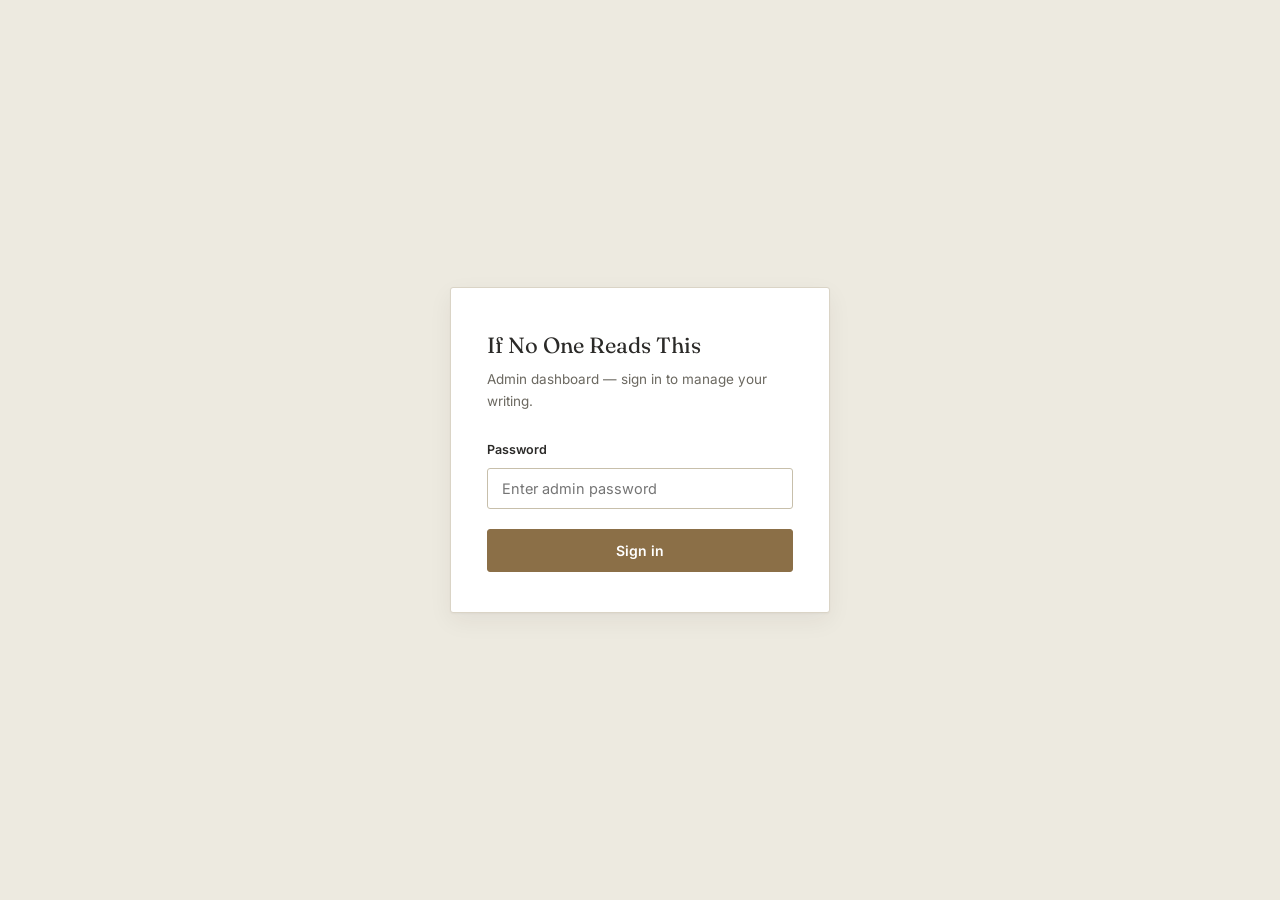
==== commit 24144f65: "Remove demo password hint from admin login Removed demo password hint from login section." ====
--- a/admin.html
+++ b/admin.html
@@ -173,7 +173,6 @@
         <input class="field-input" type="password" id="login-pass" placeholder="Enter admin password" autofocus>
       </div>
       <button class="btn" style="width:100%;justify-content:center;" id="login-btn">Sign in</button>
-      <p class="login-hint">Demo password: <strong>admin123</strong><br>Stored only in this browser's localStorage — there is no real server-side auth here.</p>
     </div>
   </div>`;
 }
--- a/styles.css
+++ b/styles.css
@@ -129,12 +129,19 @@
 .btn{
   display:inline-flex; align-items:center; gap:8px; font-family: var(--sans); font-size:14px; font-weight:600;
   padding: 12px 22px; border-radius: var(--radius); border:1px solid var(--accent); cursor:pointer;
-  text-decoration:none; transition: all .2s ease; background: var(--accent); color:#fff;
+  text-decoration:none; transition: transform .2s ease, background .2s ease, color .2s ease, border-color .2s ease;
+  background: var(--accent); color:#fff; position: relative; overflow: hidden;
 }
 .btn:hover{ background: transparent; color: var(--accent); }
 .btn.ghost{ background: transparent; color: var(--text); border-color: var(--line-strong); }
 .btn.ghost:hover{ border-color: var(--accent); color: var(--accent); }
 .btn.small{ padding: 8px 14px; font-size:13px; }
+.btn .ripple{
+  position:absolute; border-radius:50%; background: currentColor; opacity:.28; pointer-events:none;
+  transform: scale(0); animation: rippleAnim .6s ease-out forwards;
+}
+@keyframes rippleAnim{ to{ transform: scale(2.6); opacity:0; } }
+@media (prefers-reduced-motion: reduce){ .btn .ripple{ display:none; } }
 
 /* ============ HOME: HERO ============ */
 .hero{
@@ -597,3 +604,40 @@
 
 /* ---- empty admin state ---- */
 .admin-empty{ text-align:center; padding: 60px 20px; color: var(--text-muted); font-family: var(--sans); }
+
+/* ============ CUSTOM CURSOR (public site only) ============ */
+.cursor-dot, .cursor-ring{
+  position: fixed; top:0; left:0; border-radius:50%; pointer-events:none; z-index: 9999;
+  transform: translate(-50%,-50%); will-change: transform;
+}
+.cursor-dot{
+  width:7px; height:7px; background: var(--accent); transition: opacity .2s ease, background .2s ease;
+}
+.cursor-ring{
+  width:34px; height:34px; border:1.5px solid var(--accent); opacity:.55;
+  transition: width .25s ease, height .25s ease, opacity .25s ease, background .25s ease, border-color .25s ease;
+}
+.cursor-ring.hover{
+  width:60px; height:60px; opacity:1; background: var(--accent-soft); border-color: transparent;
+}
+.cursor-ring.click{ width:28px; height:28px; }
+body.custom-cursor-active,
+body.custom-cursor-active a,
+body.custom-cursor-active button,
+body.custom-cursor-active .card,
+body.custom-cursor-active .chip,
+body.custom-cursor-active .cat-card,
+body.custom-cursor-active .row-item{
+  cursor: none;
+}
+body.custom-cursor-active input,
+body.custom-cursor-active textarea,
+body.custom-cursor-active [contenteditable]{
+  cursor: auto;
+}
+@media (pointer: coarse){
+  .cursor-dot, .cursor-ring{ display:none !important; }
+}
+
+/* ============ MAGNETIC HOVER (buttons) ============ */
+.btn, .icon-btn{ will-change: transform; }
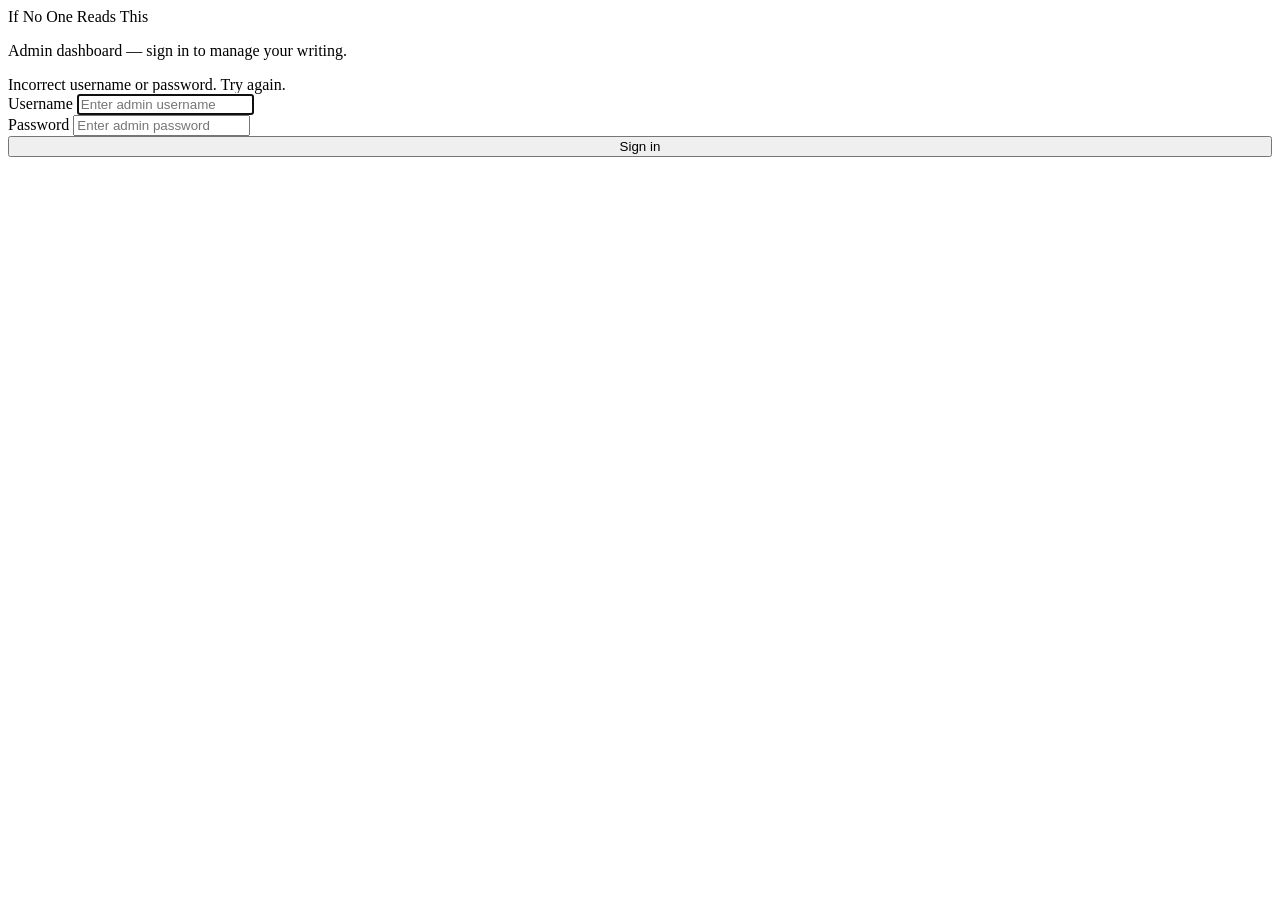
==== commit 16fe63cb: "Enhance admin login and settings functionality Updated login error message and improved login functi" ====
--- a/admin.html
+++ b/admin.html
@@ -39,13 +39,14 @@
   window.__toastT = setTimeout(() => el.classList.remove('show'), 2600);
 }
 function computeStatus(post){
+  if (post.status === 'archived') return 'archived';
   if (post.status === 'draft') return 'draft';
   if (post.status === 'published' && new Date(post.publishDate) > new Date()) return 'scheduled';
   return post.status; // published
 }
 function statusBadge(post){
   const s = computeStatus(post);
-  const label = s === 'scheduled' ? 'Scheduled' : s === 'draft' ? 'Draft' : 'Published';
+  const label = s === 'scheduled' ? 'Scheduled' : s === 'draft' ? 'Draft' : s === 'archived' ? 'Archived' : 'Published';
   return `<span class="badge badge-${s}">${label}</span>`;
 }
 
@@ -167,10 +168,14 @@
     <div class="login-card">
       <div class="brand-mark">If No One Reads This</div>
       <p class="lede-sm">Admin dashboard — sign in to manage your writing.</p>
-      <div class="login-error" id="login-error">Incorrect password. Try again.</div>
+      <div class="login-error" id="login-error">Incorrect username or password. Try again.</div>
+      <div class="field-group">
+        <label class="field-label" for="login-user">Username</label>
+        <input class="field-input" type="text" id="login-user" placeholder="Enter admin username" autofocus autocomplete="username">
+      </div>
       <div class="field-group">
         <label class="field-label" for="login-pass">Password</label>
-        <input class="field-input" type="password" id="login-pass" placeholder="Enter admin password" autofocus>
+        <input class="field-input" type="password" id="login-pass" placeholder="Enter admin password" autocomplete="current-password">
       </div>
       <button class="btn" style="width:100%;justify-content:center;" id="login-btn">Sign in</button>
     </div>
@@ -178,9 +183,10 @@
 }
 function wireLogin(){
   const btn = document.getElementById('login-btn');
-  const input = document.getElementById('login-pass');
+  const userInput = document.getElementById('login-user');
+  const passInput = document.getElementById('login-pass');
   function tryLogin(){
-    if (CMS.login(input.value)){
+    if (CMS.login(userInput.value, passInput.value)){
       CMS.markKnownDevice();
       location.hash = '/dashboard';
     } else {
@@ -188,7 +194,8 @@
     }
   }
   btn.addEventListener('click', tryLogin);
-  input.addEventListener('keydown', e => { if (e.key === 'Enter') tryLogin(); });
+  userInput.addEventListener('keydown', e => { if (e.key === 'Enter') passInput.focus(); });
+  passInput.addEventListener('keydown', e => { if (e.key === 'Enter') tryLogin(); });
 }
 
 /* ===================================================================
@@ -199,6 +206,7 @@
   const published = posts.filter(p => computeStatus(p) === 'published');
   const drafts = posts.filter(p => computeStatus(p) === 'draft');
   const scheduled = posts.filter(p => computeStatus(p) === 'scheduled');
+  const archived = posts.filter(p => computeStatus(p) === 'archived');
   const cats = CMS.getCategories();
   const tags = CMS.getTags();
   const recent = [...posts].sort((a,b) => new Date(b.updatedAt) - new Date(a.updatedAt)).slice(0,6);
@@ -210,7 +218,7 @@
     <div class="stat-card"><div class="stat-num">${published.length}</div><div class="stat-label">Published</div></div>
     <div class="stat-card"><div class="stat-num">${drafts.length}</div><div class="stat-label">Drafts</div></div>
     <div class="stat-card"><div class="stat-num">${scheduled.length}</div><div class="stat-label">Scheduled</div></div>
-    <div class="stat-card"><div class="stat-num">${CMS.getTotalViews().toLocaleString()}</div><div class="stat-label">Total views</div></div>
+    <div class="stat-card"><div class="stat-num">${archived.length}</div><div class="stat-label">Archived</div></div>
   </div>
   <div class="admin-panel">
     <h3>Recent activity</h3>
@@ -232,10 +240,23 @@
 /* ===================================================================
    WRITINGS LIST VIEW
 =================================================================== */
+let currentWritingsFilter = 'active'; // 'active' | 'archived'
+
 function viewWritingsList(){
-  const posts = [...CMS.getAllPosts()].sort((a,b) => new Date(b.updatedAt) - new Date(a.updatedAt));
+  const all = [...CMS.getAllPosts()].sort((a,b) => new Date(b.updatedAt) - new Date(a.updatedAt));
+  const archivedCount = all.filter(p => computeStatus(p) === 'archived').length;
+  const posts = all.filter(p => currentWritingsFilter === 'archived'
+    ? computeStatus(p) === 'archived'
+    : computeStatus(p) !== 'archived');
+
   return `
   <div class="admin-topbar"><h1>Writings</h1><a class="btn" href="#/writings/new">+ New writing</a></div>
+
+  <div class="seg-tabs" id="writings-view-tabs">
+    <button data-view="active" class="${currentWritingsFilter==='active'?'active':''}">All writings</button>
+    <button data-view="archived" class="${currentWritingsFilter==='archived'?'active':''}">Archived (${archivedCount})</button>
+  </div>
+
   <div class="admin-panel" style="padding:0;">
     <div class="table-wrap">
     <table class="admin-table">
@@ -251,12 +272,18 @@
           <td>${CMS.getViewsForPost(p.slug).toLocaleString()}</td>
           <td>
             <div class="row-actions">
-              <a class="btn-icon" href="#/writings/edit/${p.id}" title="Edit"><svg viewBox="0 0 24 24" fill="none" stroke="currentColor" stroke-width="2"><path d="M12 20h9"/><path d="M16.5 3.5a2.12 2.12 0 0 1 3 3L7 19l-4 1 1-4Z"/></svg></a>
-              <button class="btn-icon" data-dup="${p.id}" title="Duplicate"><svg viewBox="0 0 24 24" fill="none" stroke="currentColor" stroke-width="2"><rect x="9" y="9" width="13" height="13" rx="2"/><path d="M5 15H4a2 2 0 0 1-2-2V4a2 2 0 0 1 2-2h9a2 2 0 0 1 2 2v1"/></svg></button>
-              <button class="btn-icon" data-del="${p.id}" title="Delete"><svg viewBox="0 0 24 24" fill="none" stroke="currentColor" stroke-width="2"><path d="M3 6h18"/><path d="M19 6v14a2 2 0 0 1-2 2H7a2 2 0 0 1-2-2V6m3 0V4a2 2 0 0 1 2-2h4a2 2 0 0 1 2 2v2"/></svg></button>
+              ${currentWritingsFilter === 'archived' ? `
+                <button class="btn-icon" data-restore="${p.id}" title="Restore"><svg viewBox="0 0 24 24" fill="none" stroke="currentColor" stroke-width="2"><path d="M3 12a9 9 0 1 0 3-6.7"/><polyline points="3 3 3 9 9 9"/></svg></button>
+                <button class="btn-icon" data-del="${p.id}" title="Delete permanently"><svg viewBox="0 0 24 24" fill="none" stroke="currentColor" stroke-width="2"><path d="M3 6h18"/><path d="M19 6v14a2 2 0 0 1-2 2H7a2 2 0 0 1-2-2V6m3 0V4a2 2 0 0 1 2-2h4a2 2 0 0 1 2 2v2"/></svg></button>
+              ` : `
+                <a class="btn-icon" href="#/writings/edit/${p.id}" title="Edit"><svg viewBox="0 0 24 24" fill="none" stroke="currentColor" stroke-width="2"><path d="M12 20h9"/><path d="M16.5 3.5a2.12 2.12 0 0 1 3 3L7 19l-4 1 1-4Z"/></svg></a>
+                <button class="btn-icon" data-dup="${p.id}" title="Duplicate"><svg viewBox="0 0 24 24" fill="none" stroke="currentColor" stroke-width="2"><rect x="9" y="9" width="13" height="13" rx="2"/><path d="M5 15H4a2 2 0 0 1-2-2V4a2 2 0 0 1 2-2h9a2 2 0 0 1 2 2v1"/></svg></button>
+                <button class="btn-icon" data-archive="${p.id}" title="Archive"><svg viewBox="0 0 24 24" fill="none" stroke="currentColor" stroke-width="2"><polyline points="21 8 21 21 3 21 3 8"/><rect x="1" y="3" width="22" height="5"/><line x1="10" y1="12" x2="14" y2="12"/></svg></button>
+                <button class="btn-icon" data-del="${p.id}" title="Delete"><svg viewBox="0 0 24 24" fill="none" stroke="currentColor" stroke-width="2"><path d="M3 6h18"/><path d="M19 6v14a2 2 0 0 1-2 2H7a2 2 0 0 1-2-2V6m3 0V4a2 2 0 0 1 2-2h4a2 2 0 0 1 2 2v2"/></svg></button>
+              `}
             </div>
           </td>
-        </tr>`).join('') : `<tr><td colspan="7"><div class="admin-empty">No writings yet. <a href="#/writings/new">Create your first one</a>.</div></td></tr>`}
+        </tr>`).join('') : `<tr><td colspan="7"><div class="admin-empty">${currentWritingsFilter === 'archived' ? 'No archived writings. Anything you archive will show up here.' : `No writings yet. <a href="#/writings/new">Create your first one</a>.`}</div></td></tr>`}
       </tbody>
     </table>
     </div>
@@ -264,18 +291,50 @@
   `;
 }
 function wireWritingsList(){
+  const tabs = document.getElementById('writings-view-tabs');
+  if (tabs){
+    tabs.addEventListener('click', e => {
+      const btn = e.target.closest('button[data-view]');
+      if (!btn) return;
+      currentWritingsFilter = btn.dataset.view;
+      render();
+    });
+  }
+
   const tbody = document.getElementById('writings-tbody');
   if (!tbody) return;
   tbody.addEventListener('click', e => {
     const dup = e.target.closest('[data-dup]');
     const del = e.target.closest('[data-del]');
+    const archiveBtn = e.target.closest('[data-archive]');
+    const restoreBtn = e.target.closest('[data-restore]');
+
     if (dup){ CMS.duplicatePost(dup.dataset.dup); toast('Writing duplicated as a draft.'); render(); }
+
     if (del){
       confirmAction('This will permanently delete this writing.', () => {
         CMS.deletePost(del.dataset.del);
         toast('Writing deleted.');
         render();
       });
+    }
+
+    if (archiveBtn){
+      const post = CMS.getPostById(archiveBtn.dataset.archive);
+      if (post){
+        CMS.savePost(Object.assign({}, post, { previousStatus: post.status, status: 'archived' }));
+        toast('Writing archived. You can restore it anytime.');
+        render();
+      }
+    }
+
+    if (restoreBtn){
+      const post = CMS.getPostById(restoreBtn.dataset.restore);
+      if (post){
+        CMS.savePost(Object.assign({}, post, { status: post.previousStatus || 'draft' }));
+        toast('Writing restored.');
+        render();
+      }
     }
   });
 }
@@ -372,32 +431,40 @@
   const cats = CMS.getCategories();
   const tags = CMS.getTags();
   const p = post || { title:'', subtitle:'', content:'', category: cats[0]?.slug || '', tags:[], coverImage:'', status:'draft', featured:false, seoTitle:'', metaDescription:'', slug:'', publishDate:'' };
+  const isArchived = isEdit && computeStatus(post) === 'archived';
 
   return `
   <div class="admin-topbar">
     <h1>${isEdit ? 'Edit writing' : 'New writing'}</h1>
     <div style="display:flex;gap:10px;">
       <a class="btn ghost" href="#/writings">Cancel</a>
-      <button class="btn ghost" id="save-draft-btn">Save draft</button>
-      <button class="btn" id="publish-btn">${p.status==='published' && new Date(p.publishDate) <= new Date() ? 'Update' : 'Publish'}</button>
-    </div>
-  </div>
+      ${isEdit ? `<button class="btn ghost" id="archive-toggle-btn">${isArchived ? 'Restore' : 'Archive'}</button>` : ''}
+      ${!isArchived ? `
+        <button class="btn ghost" id="save-draft-btn">Save draft</button>
+        <button class="btn" id="publish-btn">${p.status==='published' && new Date(p.publishDate) <= new Date() ? 'Update' : 'Publish'}</button>
+      ` : ''}
+    </div>
+  </div>
+
+  ${isArchived ? `<div class="admin-panel" style="border-color:var(--line-strong);background:var(--bg-soft);">
+    <p style="font-family:var(--sans);font-size:14px;color:var(--text-muted);margin:0;">This writing is archived and hidden from the live site. Restore it to edit or publish it again.</p>
+  </div>` : ''}
 
   <div class="admin-form-grid">
     <div>
       <div class="admin-panel">
         <div class="field-group">
           <label class="field-label" for="f-title">Title</label>
-          <input class="field-input" id="f-title" value="${escapeHtml(p.title)}" placeholder="A working title">
+          <input class="field-input" id="f-title" value="${escapeHtml(p.title)}" placeholder="A working title" ${isArchived?'disabled':''}>
         </div>
         <div class="field-group">
           <label class="field-label" for="f-subtitle">Subtitle <span style="font-weight:400;color:var(--text-faint);">(optional)</span></label>
-          <input class="field-input" id="f-subtitle" value="${escapeHtml(p.subtitle)}" placeholder="A short subtitle">
+          <input class="field-input" id="f-subtitle" value="${escapeHtml(p.subtitle)}" placeholder="A short subtitle" ${isArchived?'disabled':''}>
         </div>
         <div class="field-group">
           <label class="field-label">Content</label>
           ${editorToolbarHtml()}
-          <div class="editor-surface" id="f-content" contenteditable="true" data-placeholder="Start writing…">${p.content || ''}</div>
+          <div class="editor-surface" id="f-content" contenteditable="${isArchived ? 'false' : 'true'}" data-placeholder="Start writing…">${p.content || ''}</div>
         </div>
       </div>
 
@@ -405,16 +472,16 @@
         <h3>SEO &amp; metadata</h3>
         <div class="field-group">
           <label class="field-label" for="f-slug">URL slug</label>
-          <input class="field-input" id="f-slug" value="${escapeHtml(p.slug)}" placeholder="auto-generated-from-title">
+          <input class="field-input" id="f-slug" value="${escapeHtml(p.slug)}" placeholder="auto-generated-from-title" ${isArchived?'disabled':''}>
           <p class="field-hint">Leave blank to auto-generate from the title.</p>
         </div>
         <div class="field-group">
           <label class="field-label" for="f-seo-title">SEO title</label>
-          <input class="field-input" id="f-seo-title" value="${escapeHtml(p.seoTitle)}" placeholder="Defaults to the writing's title">
+          <input class="field-input" id="f-seo-title" value="${escapeHtml(p.seoTitle)}" placeholder="Defaults to the writing's title" ${isArchived?'disabled':''}>
         </div>
         <div class="field-group">
           <label class="field-label" for="f-meta-desc">Meta description</label>
-          <textarea class="field-textarea" id="f-meta-desc" placeholder="A one or two sentence summary for search engines">${escapeHtml(p.metaDescription)}</textarea>
+          <textarea class="field-textarea" id="f-meta-desc" placeholder="A one or two sentence summary for search engines" ${isArchived?'disabled':''}>${escapeHtml(p.metaDescription)}</textarea>
         </div>
       </div>
     </div>
@@ -427,26 +494,26 @@
           <div class="cover-picker">
             ${p.coverImage ? `<img class="cover-preview" id="cover-preview" src="${p.coverImage}">` : `<div class="cover-preview-empty" id="cover-preview-empty">No cover image</div>`}
             <input type="hidden" id="f-cover" value="${escapeHtml(p.coverImage)}">
-            <button type="button" class="btn ghost small" id="choose-cover-btn" style="width:100%;justify-content:center;">Choose image</button>
+            <button type="button" class="btn ghost small" id="choose-cover-btn" style="width:100%;justify-content:center;" ${isArchived?'disabled':''}>Choose image</button>
           </div>
         </div>
         <div class="field-group">
           <label class="field-label" for="f-category">Category</label>
-          <select class="field-select" id="f-category">${cats.map(c => `<option value="${c.slug}" ${p.category===c.slug?'selected':''}>${c.name}</option>`).join('')}</select>
+          <select class="field-select" id="f-category" ${isArchived?'disabled':''}>${cats.map(c => `<option value="${c.slug}" ${p.category===c.slug?'selected':''}>${c.name}</option>`).join('')}</select>
         </div>
         <div class="field-group">
           <label class="field-label">Tags</label>
           <div class="tag-picker" id="tag-picker">
-            ${tags.map(t => `<button type="button" class="tag-pick ${p.tags.includes(t.slug)?'selected':''}" data-tag="${t.slug}">#${t.name}</button>`).join('') || '<span class="field-hint">No tags yet — add some in Tag Management.</span>'}
+            ${tags.map(t => `<button type="button" class="tag-pick ${p.tags.includes(t.slug)?'selected':''}" data-tag="${t.slug}" ${isArchived?'disabled':''}>#${t.name}</button>`).join('') || '<span class="field-hint">No tags yet — add some in Tag Management.</span>'}
           </div>
         </div>
         <div class="field-group">
           <label class="field-label" for="f-pubdate">Publish date &amp; time</label>
-          <input class="field-input" type="datetime-local" id="f-pubdate" value="${fmtDateTimeInput(p.publishDate) || fmtDateTimeInput(new Date().toISOString())}">
+          <input class="field-input" type="datetime-local" id="f-pubdate" value="${fmtDateTimeInput(p.publishDate) || fmtDateTimeInput(new Date().toISOString())}" ${isArchived?'disabled':''}>
           <p class="field-hint">Set this in the future and publish to schedule the post.</p>
         </div>
         <div class="field-group checkbox-row">
-          <input type="checkbox" id="f-featured" ${p.featured ? 'checked' : ''}>
+          <input type="checkbox" id="f-featured" ${p.featured ? 'checked' : ''} ${isArchived?'disabled':''}>
           <label for="f-featured">Feature this writing on the homepage</label>
         </div>
         ${isEdit ? `<p class="field-hint">Created ${fmtDate(p.createdAt)} · Last updated ${fmtDate(p.updatedAt)}</p>` : ''}
@@ -458,6 +525,26 @@
 function wireWritingEditor(params){
   const contentSurface = document.getElementById('f-content');
   if (!contentSurface) return;
+
+  const archiveToggleBtn = document.getElementById('archive-toggle-btn');
+  if (archiveToggleBtn){
+    archiveToggleBtn.addEventListener('click', () => {
+      const existing = CMS.getPostById(params.id);
+      if (!existing) return;
+      if (computeStatus(existing) === 'archived'){
+        CMS.savePost(Object.assign({}, existing, { status: existing.previousStatus || 'draft' }));
+        toast('Writing restored.');
+      } else {
+        CMS.savePost(Object.assign({}, existing, { previousStatus: existing.status, status: 'archived' }));
+        toast('Writing archived. You can restore it anytime.');
+      }
+      location.hash = '/writings';
+    });
+  }
+
+  // Archived writings are read-only in the editor — skip wiring the editing controls.
+  if (contentSurface.getAttribute('contenteditable') === 'false') return;
+
   wireEditor('f-content', document.querySelector('.editor-toolbar'));
 
   document.querySelectorAll('#tag-picker .tag-pick').forEach(btn => {
@@ -497,20 +584,26 @@
     };
   }
 
-  document.getElementById('save-draft-btn').addEventListener('click', () => {
-    const record = CMS.savePost(collect('draft'));
-    toast('Draft saved.');
-    location.hash = '/writings/edit/' + record.id;
-    render();
-  });
-  document.getElementById('publish-btn').addEventListener('click', () => {
-    const data = collect('published');
-    const future = new Date(data.publishDate) > new Date();
-    const record = CMS.savePost(data);
-    toast(future ? 'Writing scheduled.' : 'Writing published.');
-    location.hash = '/writings/edit/' + record.id;
-    render();
-  });
+  const saveDraftBtn = document.getElementById('save-draft-btn');
+  if (saveDraftBtn){
+    saveDraftBtn.addEventListener('click', () => {
+      const record = CMS.savePost(collect('draft'));
+      toast('Draft saved.');
+      location.hash = '/writings/edit/' + record.id;
+      render();
+    });
+  }
+  const publishBtn = document.getElementById('publish-btn');
+  if (publishBtn){
+    publishBtn.addEventListener('click', () => {
+      const data = collect('published');
+      const future = new Date(data.publishDate) > new Date();
+      const record = CMS.savePost(data);
+      toast(future ? 'Writing scheduled.' : 'Writing published.');
+      location.hash = '/writings/edit/' + record.id;
+      render();
+    });
+  }
 }
 
 /* ===================================================================
@@ -808,8 +901,29 @@
 =================================================================== */
 function viewSettingsAdmin(){
   const settings = CMS.getSettings();
+  const currentUsername = CMS.getUsername();
   return `
   <div class="admin-topbar"><h1>Settings</h1></div>
+
+  <div class="admin-panel" style="max-width:520px;">
+    <h3>Login &amp; security</h3>
+    <p class="field-hint" style="margin-bottom:16px;">This is the username and password used to sign in to this dashboard. Changing either takes effect immediately — you'll use the new one next time you log in.</p>
+    <div id="creds-success" class="form-success" style="margin-top:0;margin-bottom:18px;">Login details updated.</div>
+    <div class="field-group">
+      <label class="field-label" for="f-username">Username</label>
+      <input class="field-input" id="f-username" value="${escapeHtml(currentUsername)}" autocomplete="username">
+    </div>
+    <div class="field-group">
+      <label class="field-label" for="f-new-password">New password <span style="font-weight:400;color:var(--text-faint);">(leave blank to keep current password)</span></label>
+      <input class="field-input" type="password" id="f-new-password" placeholder="••••••••" autocomplete="new-password">
+    </div>
+    <div class="field-group">
+      <label class="field-label" for="f-confirm-password">Confirm new password</label>
+      <input class="field-input" type="password" id="f-confirm-password" placeholder="••••••••" autocomplete="new-password">
+    </div>
+    <button class="btn" id="save-creds-btn">Save login details</button>
+  </div>
+
   <div class="admin-panel" style="max-width:520px;">
     <h3>About page photo</h3>
     <p class="field-hint" style="margin-bottom:16px;">Shown at the top of your public About page. Leave empty to use the default monogram instead.</p>
@@ -827,6 +941,29 @@
   `;
 }
 function wireSettingsAdmin(){
+  const saveCredsBtn = document.getElementById('save-creds-btn');
+  if (saveCredsBtn){
+    saveCredsBtn.addEventListener('click', () => {
+      const username = document.getElementById('f-username').value.trim();
+      const newPass = document.getElementById('f-new-password').value;
+      const confirmPass = document.getElementById('f-confirm-password').value;
+
+      if (!username){ toast('Username cannot be empty.'); return; }
+      if (newPass || confirmPass){
+        if (newPass.length < 4){ toast('New password should be at least 4 characters.'); return; }
+        if (newPass !== confirmPass){ toast('New password and confirmation don\u2019t match.'); return; }
+      }
+
+      CMS.changeCredentials(username, newPass || undefined);
+      document.getElementById('f-new-password').value = '';
+      document.getElementById('f-confirm-password').value = '';
+      const successEl = document.getElementById('creds-success');
+      successEl.classList.add('show');
+      setTimeout(() => successEl.classList.remove('show'), 3000);
+      toast('Login details updated.');
+    });
+  }
+
   const chooseBtn = document.getElementById('choose-about-photo-btn');
   if (!chooseBtn) return;
   chooseBtn.addEventListener('click', () => {
--- a/styles.css
+++ b/styles.css
@@ -7,7 +7,1013 @@
   --text-muted: #6B6860;
   --text-faint: #9a9589;
   --accent: #8B6F47;
-  --accent-soft: #E4D9C4;
+  --accent-soft: #E4D9C4;<!DOCTYPE html>
+<html lang="en" data-theme="light">
+<head>
+<meta charset="UTF-8">
+<meta name="viewport" content="width=device-width, initial-scale=1.0">
+<title>Admin — If No One Reads This</title>
+<meta name="robots" content="noindex, nofollow">
+<link rel="preconnect" href="https://fonts.googleapis.com">
+<link rel="preconnect" href="https://fonts.gstatic.com" crossorigin>
+<link href="https://fonts.googleapis.com/css2?family=Fraunces:ital,opsz,wght@0,9..144,400;0,9..144,500;0,9..144,600;1,9..144,400&family=Lora:ital,wght@0,400;0,500;0,600&family=Inter:wght@400;500;600&display=swap" rel="stylesheet">
+<link rel="stylesheet" href="styles.css">
+</head>
+<body class="admin-body">
+
+<div id="app"></div>
+<div id="toast"></div>
+<div id="modal-root"></div>
+
+<script src="data.js"></script>
+<script>
+CMS.init();
+
+/* ===================================================================
+   SMALL HELPERS
+=================================================================== */
+function escapeHtml(str){ return String(str||"").replace(/[&<>"']/g, c => ({'&':'&amp;','<':'&lt;','>':'&gt;','"':'&quot;',"'":'&#39;'}[c])); }
+function fmtDate(iso){ if(!iso) return "—"; return new Date(iso).toLocaleDateString('en-US',{month:'short',day:'numeric',year:'numeric'}); }
+function fmtDateTimeInput(iso){
+  if(!iso) return "";
+  const d = new Date(iso);
+  const pad = n => String(n).padStart(2,'0');
+  return `${d.getFullYear()}-${pad(d.getMonth()+1)}-${pad(d.getDate())}T${pad(d.getHours())}:${pad(d.getMinutes())}`;
+}
+function toast(msg){
+  const el = document.getElementById('toast');
+  el.textContent = msg;
+  el.classList.add('show');
+  clearTimeout(window.__toastT);
+  window.__toastT = setTimeout(() => el.classList.remove('show'), 2600);
+}
+function computeStatus(post){
+  if (post.status === 'archived') return 'archived';
+  if (post.status === 'draft') return 'draft';
+  if (post.status === 'published' && new Date(post.publishDate) > new Date()) return 'scheduled';
+  return post.status; // published
+}
+function statusBadge(post){
+  const s = computeStatus(post);
+  const label = s === 'scheduled' ? 'Scheduled' : s === 'draft' ? 'Draft' : s === 'archived' ? 'Archived' : 'Published';
+  return `<span class="badge badge-${s}">${label}</span>`;
+}
+
+/* ===================================================================
+   MODAL / CONFIRM
+=================================================================== */
+function openModal(html){
+  const root = document.getElementById('modal-root');
+  root.innerHTML = `<div class="modal-overlay open" id="modal-overlay"><div class="modal-box">${html}</div></div>`;
+  document.getElementById('modal-overlay').addEventListener('click', e => { if (e.target.id === 'modal-overlay') closeModal(); });
+}
+function closeModal(){ document.getElementById('modal-root').innerHTML = ''; }
+function confirmAction(message, onConfirm){
+  openModal(`
+    <h3>Are you sure?</h3>
+    <p style="font-family:var(--sans);font-size:14px;color:var(--text-muted);">${message}</p>
+    <div class="modal-actions">
+      <button class="btn ghost" id="confirm-cancel">Cancel</button>
+      <button class="btn danger" id="confirm-ok">Delete</button>
+    </div>
+  `);
+  document.getElementById('confirm-cancel').addEventListener('click', closeModal);
+  document.getElementById('confirm-ok').addEventListener('click', () => { onConfirm(); closeModal(); });
+}
+
+/* ===================================================================
+   ROUTER
+=================================================================== */
+const routes = {};
+function route(pattern, handler){ routes[pattern] = handler; }
+function matchRoute(path){
+  for (const pattern in routes){
+    const parts = pattern.split('/').filter(Boolean);
+    const pathParts = path.split('/').filter(Boolean);
+    if (parts.length !== pathParts.length) continue;
+    const params = {};
+    let ok = true;
+    for (let i=0;i<parts.length;i++){
+      if (parts[i].startsWith(':')) params[parts[i].slice(1)] = decodeURIComponent(pathParts[i]);
+      else if (parts[i] !== pathParts[i]) { ok = false; break; }
+    }
+    if (ok) return { handler: routes[pattern], params };
+  }
+  return null;
+}
+const PUBLIC_ROUTES = ['/login'];
+
+function render(){
+  const hash = location.hash.replace(/^#/, '') || '/dashboard';
+  const app = document.getElementById('app');
+
+  if (!CMS.isAuthed() && !PUBLIC_ROUTES.includes(hash)){
+    location.hash = '/login';
+    return;
+  }
+  if (CMS.isAuthed() && hash === '/login'){
+    location.hash = '/dashboard';
+    return;
+  }
+
+  if (hash === '/login'){
+    app.innerHTML = viewLogin();
+    wireLogin();
+    return;
+  }
+
+  const match = matchRoute(hash);
+  const body = match ? match.handler(match.params) : `<div class="admin-empty">Page not found. <a href="#/dashboard">Back to dashboard</a></div>`;
+  app.innerHTML = adminShell(body, hash);
+  wireShell();
+  const routeKey = '/' + hash.split('/').filter(Boolean).slice(0,2).join('/');
+  if (wireMap[routeKey]) wireMap[routeKey](match ? match.params : {});
+}
+
+/* ===================================================================
+   SHELL (sidebar + topbar)
+=================================================================== */
+function adminShell(innerHtml, hash){
+  const active = '/' + (hash.split('/')[1] || 'dashboard');
+  const navItem = (path, label, icon) => `<a href="#${path}" class="${active===path?'active':''}">${icon}<span>${label}</span></a>`;
+  return `
+  <div class="admin-shell">
+    <aside class="admin-sidebar" id="admin-sidebar">
+      <div class="brand-mark">If No One Reads This</div>
+      <nav class="admin-nav">
+        ${navItem('/dashboard','Dashboard','<svg viewBox="0 0 24 24" fill="none" stroke="currentColor" stroke-width="2"><rect x="3" y="3" width="7" height="9"/><rect x="14" y="3" width="7" height="5"/><rect x="14" y="12" width="7" height="9"/><rect x="3" y="16" width="7" height="5"/></svg>')}
+        ${navItem('/writings','Writings','<svg viewBox="0 0 24 24" fill="none" stroke="currentColor" stroke-width="2"><path d="M4 19.5A2.5 2.5 0 0 1 6.5 17H20"/><path d="M6.5 2H20v20H6.5A2.5 2.5 0 0 1 4 19.5v-15A2.5 2.5 0 0 1 6.5 2z"/></svg>')}
+        ${navItem('/categories','Categories','<svg viewBox="0 0 24 24" fill="none" stroke="currentColor" stroke-width="2"><path d="M20.59 13.41 11 3.83A2 2 0 0 0 9.59 3.24H4a1 1 0 0 0-1 1v5.59a2 2 0 0 0 .59 1.41l9.58 9.58a2 2 0 0 0 2.83 0l4.59-4.59a2 2 0 0 0 0-2.83z"/><circle cx="7.5" cy="7.5" r="1.5"/></svg>')}
+        ${navItem('/tags','Tags','<svg viewBox="0 0 24 24" fill="none" stroke="currentColor" stroke-width="2"><path d="M20.59 13.41 11 3.83A2 2 0 0 0 9.59 3.24H4a1 1 0 0 0-1 1v5.59a2 2 0 0 0 .59 1.41l9.58 9.58a2 2 0 0 0 2.83 0l4.59-4.59a2 2 0 0 0 0-2.83z"/><circle cx="7.5" cy="7.5" r="1.5"/></svg>')}
+        ${navItem('/media','Media Library','<svg viewBox="0 0 24 24" fill="none" stroke="currentColor" stroke-width="2"><rect x="3" y="3" width="18" height="18" rx="2"/><circle cx="8.5" cy="8.5" r="1.5"/><path d="m21 15-5-5L5 21"/></svg>')}
+        ${navItem('/analytics','Analytics','<svg viewBox="0 0 24 24" fill="none" stroke="currentColor" stroke-width="2"><line x1="18" y1="20" x2="18" y2="10"/><line x1="12" y1="20" x2="12" y2="4"/><line x1="6" y1="20" x2="6" y2="14"/></svg>')}
+        ${navItem('/settings','Settings','<svg viewBox="0 0 24 24" fill="none" stroke="currentColor" stroke-width="2"><circle cx="12" cy="12" r="3"/><path d="M19.4 15a1.65 1.65 0 0 0 .33 1.82l.06.06a2 2 0 1 1-2.83 2.83l-.06-.06a1.65 1.65 0 0 0-1.82-.33 1.65 1.65 0 0 0-1 1.51V21a2 2 0 0 1-4 0v-.09A1.65 1.65 0 0 0 9 19.4a1.65 1.65 0 0 0-1.82.33l-.06.06a2 2 0 1 1-2.83-2.83l.06-.06a1.65 1.65 0 0 0 .33-1.82 1.65 1.65 0 0 0-1.51-1H3a2 2 0 0 1 0-4h.09A1.65 1.65 0 0 0 4.6 9a1.65 1.65 0 0 0-.33-1.82l-.06-.06a2 2 0 1 1 2.83-2.83l.06.06a1.65 1.65 0 0 0 1.82.33H9a1.65 1.65 0 0 0 1-1.51V3a2 2 0 0 1 4 0v.09a1.65 1.65 0 0 0 1 1.51 1.65 1.65 0 0 0 1.82-.33l.06-.06a2 2 0 1 1 2.83 2.83l-.06.06a1.65 1.65 0 0 0-.33 1.82V9a1.65 1.65 0 0 0 1.51 1H21a2 2 0 0 1 0 4h-.09a1.65 1.65 0 0 0-1.51 1z"/></svg>')}
+      </nav>
+      <div class="admin-sidebar-foot">
+        <a href="index.html" class="view-site-link" target="_blank">↗ View live site</a>
+        <a href="#" id="logout-link">⏻ Log out</a>
+      </div>
+    </aside>
+    <div class="admin-main">
+      <button class="icon-btn admin-mobile-toggle" id="admin-mobile-toggle" aria-label="Toggle menu" style="margin-bottom:16px;">
+        <svg viewBox="0 0 24 24" fill="none" stroke="currentColor" stroke-width="2"><line x1="3" y1="6" x2="21" y2="6"/><line x1="3" y1="12" x2="21" y2="12"/><line x1="3" y1="18" x2="21" y2="18"/></svg>
+      </button>
+      ${innerHtml}
+    </div>
+  </div>`;
+}
+function wireShell(){
+  document.getElementById('logout-link').addEventListener('click', e => { e.preventDefault(); CMS.logout(); location.hash = '/login'; });
+  const toggle = document.getElementById('admin-mobile-toggle');
+  if (toggle) toggle.addEventListener('click', () => document.getElementById('admin-sidebar').classList.toggle('open'));
+}
+
+/* ===================================================================
+   LOGIN VIEW
+=================================================================== */
+function viewLogin(){
+  return `
+  <div class="login-screen">
+    <div class="login-card">
+      <div class="brand-mark">If No One Reads This</div>
+      <p class="lede-sm">Admin dashboard — sign in to manage your writing.</p>
+      <div class="login-error" id="login-error">Incorrect password. Try again.</div>
+      <div class="field-group">
+        <label class="field-label" for="login-pass">Password</label>
+        <input class="field-input" type="password" id="login-pass" placeholder="Enter admin password" autofocus>
+      </div>
+      <button class="btn" style="width:100%;justify-content:center;" id="login-btn">Sign in</button>
+    </div>
+  </div>`;
+}
+function wireLogin(){
+  const btn = document.getElementById('login-btn');
+  const input = document.getElementById('login-pass');
+  function tryLogin(){
+    if (CMS.login(input.value)){
+      CMS.markKnownDevice();
+      location.hash = '/dashboard';
+    } else {
+      document.getElementById('login-error').classList.add('show');
+    }
+  }
+  btn.addEventListener('click', tryLogin);
+  input.addEventListener('keydown', e => { if (e.key === 'Enter') tryLogin(); });
+}
+
+/* ===================================================================
+   DASHBOARD VIEW
+=================================================================== */
+function viewDashboard(){
+  const posts = CMS.getAllPosts();
+  const published = posts.filter(p => computeStatus(p) === 'published');
+  const drafts = posts.filter(p => computeStatus(p) === 'draft');
+  const scheduled = posts.filter(p => computeStatus(p) === 'scheduled');
+  const archived = posts.filter(p => computeStatus(p) === 'archived');
+  const cats = CMS.getCategories();
+  const tags = CMS.getTags();
+  const recent = [...posts].sort((a,b) => new Date(b.updatedAt) - new Date(a.updatedAt)).slice(0,6);
+
+  return `
+  <div class="admin-topbar"><h1>Dashboard</h1><a class="btn" href="#/writings/new">+ New writing</a></div>
+  <div class="stat-grid">
+    <div class="stat-card"><div class="stat-num">${posts.length}</div><div class="stat-label">Total writings</div></div>
+    <div class="stat-card"><div class="stat-num">${published.length}</div><div class="stat-label">Published</div></div>
+    <div class="stat-card"><div class="stat-num">${drafts.length}</div><div class="stat-label">Drafts</div></div>
+    <div class="stat-card"><div class="stat-num">${scheduled.length}</div><div class="stat-label">Scheduled</div></div>
+    <div class="stat-card"><div class="stat-num">${archived.length}</div><div class="stat-label">Archived</div></div>
+  </div>
+  <div class="admin-panel">
+    <h3>Recent activity</h3>
+    ${recent.length ? recent.map(p => `
+      <div class="activity-row">
+        <span><a href="#/writings/edit/${p.id}" style="text-decoration:none;color:inherit;">${p.title}</a> ${statusBadge(p)}</span>
+        <span>updated ${fmtDate(p.updatedAt)}</span>
+      </div>`).join('') : `<div class="admin-empty">No activity yet.</div>`}
+  </div>
+  <div class="admin-panel">
+    <h3>At a glance</h3>
+    <div class="activity-row"><span>Tags in use</span><span>${tags.length}</span></div>
+    <div class="activity-row"><span>Featured writings</span><span>${posts.filter(p=>p.featured).length}</span></div>
+    <div class="activity-row"><span>Media items uploaded</span><span>${CMS.getMedia().length}</span></div>
+  </div>
+  `;
+}
+
+/* ===================================================================
+   WRITINGS LIST VIEW
+=================================================================== */
+let currentWritingsFilter = 'active'; // 'active' | 'archived'
+
+function viewWritingsList(){
+  const all = [...CMS.getAllPosts()].sort((a,b) => new Date(b.updatedAt) - new Date(a.updatedAt));
+  const archivedCount = all.filter(p => computeStatus(p) === 'archived').length;
+  const posts = all.filter(p => currentWritingsFilter === 'archived'
+    ? computeStatus(p) === 'archived'
+    : computeStatus(p) !== 'archived');
+
+  return `
+  <div class="admin-topbar"><h1>Writings</h1><a class="btn" href="#/writings/new">+ New writing</a></div>
+
+  <div class="seg-tabs" id="writings-view-tabs">
+    <button data-view="active" class="${currentWritingsFilter==='active'?'active':''}">All writings</button>
+    <button data-view="archived" class="${currentWritingsFilter==='archived'?'active':''}">Archived (${archivedCount})</button>
+  </div>
+
+  <div class="admin-panel" style="padding:0;">
+    <div class="table-wrap">
+    <table class="admin-table">
+      <thead><tr><th>Title</th><th>Category</th><th>Status</th><th>Published</th><th>Updated</th><th>Views</th><th></th></tr></thead>
+      <tbody id="writings-tbody">
+        ${posts.length ? posts.map(p => `
+        <tr data-id="${p.id}">
+          <td class="title-cell">${p.title}${p.featured ? ' ★' : ''}<span class="sub">/${p.slug}</span></td>
+          <td>${(CMS.getCategory(p.category)||{}).name || '—'}</td>
+          <td>${statusBadge(p)}</td>
+          <td>${fmtDate(p.publishDate)}</td>
+          <td>${fmtDate(p.updatedAt)}</td>
+          <td>${CMS.getViewsForPost(p.slug).toLocaleString()}</td>
+          <td>
+            <div class="row-actions">
+              ${currentWritingsFilter === 'archived' ? `
+                <button class="btn-icon" data-restore="${p.id}" title="Restore"><svg viewBox="0 0 24 24" fill="none" stroke="currentColor" stroke-width="2"><path d="M3 12a9 9 0 1 0 3-6.7"/><polyline points="3 3 3 9 9 9"/></svg></button>
+                <button class="btn-icon" data-del="${p.id}" title="Delete permanently"><svg viewBox="0 0 24 24" fill="none" stroke="currentColor" stroke-width="2"><path d="M3 6h18"/><path d="M19 6v14a2 2 0 0 1-2 2H7a2 2 0 0 1-2-2V6m3 0V4a2 2 0 0 1 2-2h4a2 2 0 0 1 2 2v2"/></svg></button>
+              ` : `
+                <a class="btn-icon" href="#/writings/edit/${p.id}" title="Edit"><svg viewBox="0 0 24 24" fill="none" stroke="currentColor" stroke-width="2"><path d="M12 20h9"/><path d="M16.5 3.5a2.12 2.12 0 0 1 3 3L7 19l-4 1 1-4Z"/></svg></a>
+                <button class="btn-icon" data-dup="${p.id}" title="Duplicate"><svg viewBox="0 0 24 24" fill="none" stroke="currentColor" stroke-width="2"><rect x="9" y="9" width="13" height="13" rx="2"/><path d="M5 15H4a2 2 0 0 1-2-2V4a2 2 0 0 1 2-2h9a2 2 0 0 1 2 2v1"/></svg></button>
+                <button class="btn-icon" data-archive="${p.id}" title="Archive"><svg viewBox="0 0 24 24" fill="none" stroke="currentColor" stroke-width="2"><polyline points="21 8 21 21 3 21 3 8"/><rect x="1" y="3" width="22" height="5"/><line x1="10" y1="12" x2="14" y2="12"/></svg></button>
+                <button class="btn-icon" data-del="${p.id}" title="Delete"><svg viewBox="0 0 24 24" fill="none" stroke="currentColor" stroke-width="2"><path d="M3 6h18"/><path d="M19 6v14a2 2 0 0 1-2 2H7a2 2 0 0 1-2-2V6m3 0V4a2 2 0 0 1 2-2h4a2 2 0 0 1 2 2v2"/></svg></button>
+              `}
+            </div>
+          </td>
+        </tr>`).join('') : `<tr><td colspan="7"><div class="admin-empty">${currentWritingsFilter === 'archived' ? 'No archived writings. Anything you archive will show up here.' : `No writings yet. <a href="#/writings/new">Create your first one</a>.`}</div></td></tr>`}
+      </tbody>
+    </table>
+    </div>
+  </div>
+  `;
+}
+function wireWritingsList(){
+  const tabs = document.getElementById('writings-view-tabs');
+  if (tabs){
+    tabs.addEventListener('click', e => {
+      const btn = e.target.closest('button[data-view]');
+      if (!btn) return;
+      currentWritingsFilter = btn.dataset.view;
+      render();
+    });
+  }
+
+  const tbody = document.getElementById('writings-tbody');
+  if (!tbody) return;
+  tbody.addEventListener('click', e => {
+    const dup = e.target.closest('[data-dup]');
+    const del = e.target.closest('[data-del]');
+    const archiveBtn = e.target.closest('[data-archive]');
+    const restoreBtn = e.target.closest('[data-restore]');
+
+    if (dup){ CMS.duplicatePost(dup.dataset.dup); toast('Writing duplicated as a draft.'); render(); }
+
+    if (del){
+      confirmAction('This will permanently delete this writing.', () => {
+        CMS.deletePost(del.dataset.del);
+        toast('Writing deleted.');
+        render();
+      });
+    }
+
+    if (archiveBtn){
+      const post = CMS.getPostById(archiveBtn.dataset.archive);
+      if (post){
+        CMS.savePost(Object.assign({}, post, { previousStatus: post.status, status: 'archived' }));
+        toast('Writing archived. You can restore it anytime.');
+        render();
+      }
+    }
+
+    if (restoreBtn){
+      const post = CMS.getPostById(restoreBtn.dataset.restore);
+      if (post){
+        CMS.savePost(Object.assign({}, post, { status: post.previousStatus || 'draft' }));
+        toast('Writing restored.');
+        render();
+      }
+    }
+  });
+}
+
+/* ===================================================================
+   RICH TEXT EDITOR
+=================================================================== */
+function editorToolbarHtml(){
+  const btn = (cmd, label, svg, arg) => `<button type="button" data-cmd="${cmd}" data-arg="${arg||''}" title="${label}">${svg}</button>`;
+  return `<div class="editor-toolbar">
+    ${btn('formatBlock','Heading','<svg viewBox="0 0 24 24" fill="none" stroke="currentColor" stroke-width="2"><path d="M6 4v16M18 4v16M6 12h12"/></svg>','H2')}
+    ${btn('bold','Bold','<svg viewBox="0 0 24 24" fill="none" stroke="currentColor" stroke-width="2"><path d="M6 4h8a4 4 0 0 1 0 8H6zM6 12h9a4 4 0 0 1 0 8H6z"/></svg>')}
+    ${btn('italic','Italic','<svg viewBox="0 0 24 24" fill="none" stroke="currentColor" stroke-width="2"><line x1="19" y1="4" x2="10" y2="4"/><line x1="14" y1="20" x2="5" y2="20"/><line x1="15" y1="4" x2="9" y2="20"/></svg>')}
+    ${btn('underline','Underline','<svg viewBox="0 0 24 24" fill="none" stroke="currentColor" stroke-width="2"><path d="M6 3v7a6 6 0 0 0 12 0V3"/><line x1="4" y1="21" x2="20" y2="21"/></svg>')}
+    <div class="sep"></div>
+    ${btn('insertUnorderedList','Bullet list','<svg viewBox="0 0 24 24" fill="none" stroke="currentColor" stroke-width="2"><line x1="9" y1="6" x2="20" y2="6"/><line x1="9" y1="12" x2="20" y2="12"/><line x1="9" y1="18" x2="20" y2="18"/><circle cx="4" cy="6" r="1"/><circle cx="4" cy="12" r="1"/><circle cx="4" cy="18" r="1"/></svg>')}
+    ${btn('insertOrderedList','Numbered list','<svg viewBox="0 0 24 24" fill="none" stroke="currentColor" stroke-width="2"><line x1="10" y1="6" x2="21" y2="6"/><line x1="10" y1="12" x2="21" y2="12"/><line x1="10" y1="18" x2="21" y2="18"/><path d="M4 6h1v4"/><path d="M4 10h2"/><path d="M6 18H4c0-1 2-2 2-3s-1-1.5-2-1"/></svg>')}
+    ${btn('formatBlock','Blockquote','<svg viewBox="0 0 24 24" fill="none" stroke="currentColor" stroke-width="2"><path d="M3 21c3 0 7-1 7-8V5H3v10h4c0 3-1 5-4 5zm11 0c3 0 7-1 7-8V5h-7v10h4c0 3-1 5-4 5z"/></svg>','BLOCKQUOTE')}
+    ${btn('formatBlock','Code block','<svg viewBox="0 0 24 24" fill="none" stroke="currentColor" stroke-width="2"><polyline points="16 18 22 12 16 6"/><polyline points="8 6 2 12 8 18"/></svg>','PRE')}
+    <div class="sep"></div>
+    ${btn('createLink','Link','<svg viewBox="0 0 24 24" fill="none" stroke="currentColor" stroke-width="2"><path d="M10 13a5 5 0 0 0 7.07 0l2.83-2.83a5 5 0 0 0-7.07-7.07l-1.5 1.5"/><path d="M14 11a5 5 0 0 0-7.07 0L4.1 13.83a5 5 0 0 0 7.07 7.07l1.5-1.5"/></svg>')}
+    ${btn('insertImage','Image','<svg viewBox="0 0 24 24" fill="none" stroke="currentColor" stroke-width="2"><rect x="3" y="3" width="18" height="18" rx="2"/><circle cx="8.5" cy="8.5" r="1.5"/><path d="m21 15-5-5L5 21"/></svg>')}
+    ${btn('insertHorizontalRule','Horizontal line','<svg viewBox="0 0 24 24" fill="none" stroke="currentColor" stroke-width="2"><line x1="4" y1="12" x2="20" y2="12"/></svg>')}
+  </div>`;
+}
+function wireEditor(surfaceId, toolbarEl){
+  const surface = document.getElementById(surfaceId);
+  toolbarEl.querySelectorAll('button[data-cmd]').forEach(btn => {
+    btn.addEventListener('mousedown', e => e.preventDefault()); // keep focus/selection in editor
+    btn.addEventListener('click', () => {
+      surface.focus();
+      const cmd = btn.dataset.cmd;
+      if (cmd === 'createLink'){
+        const url = prompt('Link URL:', 'https://');
+        if (url) document.execCommand('createLink', false, url);
+        return;
+      }
+      if (cmd === 'insertImage'){
+        openImagePicker(dataUrl => {
+          surface.focus();
+          document.execCommand('insertImage', false, dataUrl);
+        });
+        return;
+      }
+      document.execCommand(cmd, false, btn.dataset.arg || undefined);
+    });
+  });
+}
+
+/* ===================================================================
+   IMAGE PICKER MODAL (used by editor + cover image field)
+=================================================================== */
+function openImagePicker(onSelect){
+  const media = CMS.getMedia();
+  openModal(`
+    <h3>Select or upload an image</h3>
+    <div class="media-dropzone" id="picker-dropzone">Click to upload a new image, or choose one below</div>
+    <input type="file" id="picker-file" accept="image/*" style="display:none;">
+    <div class="media-grid" id="picker-grid">
+      ${media.map(m => `<div class="media-item" data-select="${m.id}"><img src="${m.dataUrl}" alt=""><div class="media-name">${escapeHtml(m.name)}</div></div>`).join('') || `<div class="admin-empty">No images uploaded yet.</div>`}
+    </div>
+    <div class="modal-actions"><button class="btn ghost" id="picker-cancel">Cancel</button></div>
+  `);
+  document.getElementById('picker-cancel').addEventListener('click', closeModal);
+  document.getElementById('picker-dropzone').addEventListener('click', () => document.getElementById('picker-file').click());
+  document.getElementById('picker-file').addEventListener('change', e => {
+    const file = e.target.files[0];
+    if (!file) return;
+    const reader = new FileReader();
+    reader.onload = () => {
+      const saved = CMS.saveMedia({ name: file.name, dataUrl: reader.result });
+      onSelect(saved.dataUrl);
+      closeModal();
+      toast('Image uploaded.');
+    };
+    reader.readAsDataURL(file);
+  });
+  document.getElementById('picker-grid').addEventListener('click', e => {
+    const item = e.target.closest('[data-select]');
+    if (item){
+      const m = media.find(x => x.id === item.dataset.select);
+      if (m){ onSelect(m.dataUrl); closeModal(); }
+    }
+  });
+}
+
+/* ===================================================================
+   WRITING EDITOR VIEW (create + edit)
+=================================================================== */
+function viewWritingEditor(params){
+  const isEdit = !!params.id;
+  const post = isEdit ? CMS.getPostById(params.id) : null;
+  if (isEdit && !post) return `<div class="admin-empty">Writing not found. <a href="#/writings">Back to writings</a></div>`;
+  const cats = CMS.getCategories();
+  const tags = CMS.getTags();
+  const p = post || { title:'', subtitle:'', content:'', category: cats[0]?.slug || '', tags:[], coverImage:'', status:'draft', featured:false, seoTitle:'', metaDescription:'', slug:'', publishDate:'' };
+  const isArchived = isEdit && computeStatus(post) === 'archived';
+
+  return `
+  <div class="admin-topbar">
+    <h1>${isEdit ? 'Edit writing' : 'New writing'}</h1>
+    <div style="display:flex;gap:10px;">
+      <a class="btn ghost" href="#/writings">Cancel</a>
+      ${isEdit ? `<button class="btn ghost" id="archive-toggle-btn">${isArchived ? 'Restore' : 'Archive'}</button>` : ''}
+      ${!isArchived ? `
+        <button class="btn ghost" id="save-draft-btn">Save draft</button>
+        <button class="btn" id="publish-btn">${p.status==='published' && new Date(p.publishDate) <= new Date() ? 'Update' : 'Publish'}</button>
+      ` : ''}
+    </div>
+  </div>
+
+  ${isArchived ? `<div class="admin-panel" style="border-color:var(--line-strong);background:var(--bg-soft);">
+    <p style="font-family:var(--sans);font-size:14px;color:var(--text-muted);margin:0;">This writing is archived and hidden from the live site. Restore it to edit or publish it again.</p>
+  </div>` : ''}
+
+  <div class="admin-form-grid">
+    <div>
+      <div class="admin-panel">
+        <div class="field-group">
+          <label class="field-label" for="f-title">Title</label>
+          <input class="field-input" id="f-title" value="${escapeHtml(p.title)}" placeholder="A working title" ${isArchived?'disabled':''}>
+        </div>
+        <div class="field-group">
+          <label class="field-label" for="f-subtitle">Subtitle <span style="font-weight:400;color:var(--text-faint);">(optional)</span></label>
+          <input class="field-input" id="f-subtitle" value="${escapeHtml(p.subtitle)}" placeholder="A short subtitle" ${isArchived?'disabled':''}>
+        </div>
+        <div class="field-group">
+          <label class="field-label">Content</label>
+          ${editorToolbarHtml()}
+          <div class="editor-surface" id="f-content" contenteditable="${isArchived ? 'false' : 'true'}" data-placeholder="Start writing…">${p.content || ''}</div>
+        </div>
+      </div>
+
+      <div class="admin-panel">
+        <h3>SEO &amp; metadata</h3>
+        <div class="field-group">
+          <label class="field-label" for="f-slug">URL slug</label>
+          <input class="field-input" id="f-slug" value="${escapeHtml(p.slug)}" placeholder="auto-generated-from-title" ${isArchived?'disabled':''}>
+          <p class="field-hint">Leave blank to auto-generate from the title.</p>
+        </div>
+        <div class="field-group">
+          <label class="field-label" for="f-seo-title">SEO title</label>
+          <input class="field-input" id="f-seo-title" value="${escapeHtml(p.seoTitle)}" placeholder="Defaults to the writing's title" ${isArchived?'disabled':''}>
+        </div>
+        <div class="field-group">
+          <label class="field-label" for="f-meta-desc">Meta description</label>
+          <textarea class="field-textarea" id="f-meta-desc" placeholder="A one or two sentence summary for search engines" ${isArchived?'disabled':''}>${escapeHtml(p.metaDescription)}</textarea>
+        </div>
+      </div>
+    </div>
+
+    <div>
+      <div class="admin-panel">
+        <h3>Publishing</h3>
+        <div class="field-group">
+          <label class="field-label">Cover image <span style="font-weight:400;color:var(--text-faint);">(optional)</span></label>
+          <div class="cover-picker">
+            ${p.coverImage ? `<img class="cover-preview" id="cover-preview" src="${p.coverImage}">` : `<div class="cover-preview-empty" id="cover-preview-empty">No cover image</div>`}
+            <input type="hidden" id="f-cover" value="${escapeHtml(p.coverImage)}">
+            <button type="button" class="btn ghost small" id="choose-cover-btn" style="width:100%;justify-content:center;" ${isArchived?'disabled':''}>Choose image</button>
+          </div>
+        </div>
+        <div class="field-group">
+          <label class="field-label" for="f-category">Category</label>
+          <select class="field-select" id="f-category" ${isArchived?'disabled':''}>${cats.map(c => `<option value="${c.slug}" ${p.category===c.slug?'selected':''}>${c.name}</option>`).join('')}</select>
+        </div>
+        <div class="field-group">
+          <label class="field-label">Tags</label>
+          <div class="tag-picker" id="tag-picker">
+            ${tags.map(t => `<button type="button" class="tag-pick ${p.tags.includes(t.slug)?'selected':''}" data-tag="${t.slug}" ${isArchived?'disabled':''}>#${t.name}</button>`).join('') || '<span class="field-hint">No tags yet — add some in Tag Management.</span>'}
+          </div>
+        </div>
+        <div class="field-group">
+          <label class="field-label" for="f-pubdate">Publish date &amp; time</label>
+          <input class="field-input" type="datetime-local" id="f-pubdate" value="${fmtDateTimeInput(p.publishDate) || fmtDateTimeInput(new Date().toISOString())}" ${isArchived?'disabled':''}>
+          <p class="field-hint">Set this in the future and publish to schedule the post.</p>
+        </div>
+        <div class="field-group checkbox-row">
+          <input type="checkbox" id="f-featured" ${p.featured ? 'checked' : ''} ${isArchived?'disabled':''}>
+          <label for="f-featured">Feature this writing on the homepage</label>
+        </div>
+        ${isEdit ? `<p class="field-hint">Created ${fmtDate(p.createdAt)} · Last updated ${fmtDate(p.updatedAt)}</p>` : ''}
+      </div>
+    </div>
+  </div>
+  `;
+}
+function wireWritingEditor(params){
+  const contentSurface = document.getElementById('f-content');
+  if (!contentSurface) return;
+
+  const archiveToggleBtn = document.getElementById('archive-toggle-btn');
+  if (archiveToggleBtn){
+    archiveToggleBtn.addEventListener('click', () => {
+      const existing = CMS.getPostById(params.id);
+      if (!existing) return;
+      if (computeStatus(existing) === 'archived'){
+        CMS.savePost(Object.assign({}, existing, { status: existing.previousStatus || 'draft' }));
+        toast('Writing restored.');
+      } else {
+        CMS.savePost(Object.assign({}, existing, { previousStatus: existing.status, status: 'archived' }));
+        toast('Writing archived. You can restore it anytime.');
+      }
+      location.hash = '/writings';
+    });
+  }
+
+  // Archived writings are read-only in the editor — skip wiring the editing controls.
+  if (contentSurface.getAttribute('contenteditable') === 'false') return;
+
+  wireEditor('f-content', document.querySelector('.editor-toolbar'));
+
+  document.querySelectorAll('#tag-picker .tag-pick').forEach(btn => {
+    btn.addEventListener('click', () => btn.classList.toggle('selected'));
+  });
+
+  document.getElementById('choose-cover-btn').addEventListener('click', () => {
+    openImagePicker(dataUrl => {
+      document.getElementById('f-cover').value = dataUrl;
+      const wrap = document.querySelector('.cover-picker');
+      const existing = document.getElementById('cover-preview') || document.getElementById('cover-preview-empty');
+      const img = document.createElement('img');
+      img.className = 'cover-preview'; img.id = 'cover-preview'; img.src = dataUrl;
+      existing.replaceWith(img);
+    });
+  });
+
+  function collect(status){
+    const selectedTags = Array.from(document.querySelectorAll('#tag-picker .tag-pick.selected')).map(b => b.dataset.tag);
+    const isEdit = !!params.id;
+    const existing = isEdit ? CMS.getPostById(params.id) : null;
+    return {
+      id: params.id || undefined,
+      title: document.getElementById('f-title').value.trim() || 'Untitled',
+      subtitle: document.getElementById('f-subtitle').value.trim(),
+      content: document.getElementById('f-content').innerHTML,
+      slug: document.getElementById('f-slug').value.trim(),
+      seoTitle: document.getElementById('f-seo-title').value.trim(),
+      metaDescription: document.getElementById('f-meta-desc').value.trim(),
+      coverImage: document.getElementById('f-cover').value,
+      category: document.getElementById('f-category').value,
+      tags: selectedTags,
+      publishDate: document.getElementById('f-pubdate').value ? new Date(document.getElementById('f-pubdate').value).toISOString() : new Date().toISOString(),
+      featured: document.getElementById('f-featured').checked,
+      status: status,
+      createdAt: existing ? existing.createdAt : undefined,
+    };
+  }
+
+  const saveDraftBtn = document.getElementById('save-draft-btn');
+  if (saveDraftBtn){
+    saveDraftBtn.addEventListener('click', () => {
+      const record = CMS.savePost(collect('draft'));
+      toast('Draft saved.');
+      location.hash = '/writings/edit/' + record.id;
+      render();
+    });
+  }
+  const publishBtn = document.getElementById('publish-btn');
+  if (publishBtn){
+    publishBtn.addEventListener('click', () => {
+      const data = collect('published');
+      const future = new Date(data.publishDate) > new Date();
+      const record = CMS.savePost(data);
+      toast(future ? 'Writing scheduled.' : 'Writing published.');
+      location.hash = '/writings/edit/' + record.id;
+      render();
+    });
+  }
+}
+
+/* ===================================================================
+   CATEGORIES VIEW
+=================================================================== */
+function viewCategoriesAdmin(){
+  const cats = CMS.getCategories();
+  const posts = CMS.getAllPosts();
+  return `
+  <div class="admin-topbar"><h1>Categories</h1><button class="btn" id="new-cat-btn">+ New category</button></div>
+  <div class="admin-panel" style="padding:0;">
+    <div class="table-wrap">
+    <table class="admin-table">
+      <thead><tr><th>Category</th><th>Description</th><th>Writings</th><th></th></tr></thead>
+      <tbody id="cats-tbody">
+        ${cats.map(c => `
+        <tr data-slug="${c.slug}">
+          <td class="title-cell"><span class="color-dot" style="background:${c.color}"></span>${c.name}</td>
+          <td style="color:var(--text-muted);font-size:13.5px;">${escapeHtml(c.description)}</td>
+          <td>${posts.filter(p=>p.category===c.slug).length}</td>
+          <td><div class="row-actions">
+            <button class="btn-icon" data-edit-cat="${c.slug}" title="Edit"><svg viewBox="0 0 24 24" fill="none" stroke="currentColor" stroke-width="2"><path d="M12 20h9"/><path d="M16.5 3.5a2.12 2.12 0 0 1 3 3L7 19l-4 1 1-4Z"/></svg></button>
+            <button class="btn-icon" data-del-cat="${c.slug}" title="Delete"><svg viewBox="0 0 24 24" fill="none" stroke="currentColor" stroke-width="2"><path d="M3 6h18"/><path d="M19 6v14a2 2 0 0 1-2 2H7a2 2 0 0 1-2-2V6m3 0V4a2 2 0 0 1 2-2h4a2 2 0 0 1 2 2v2"/></svg></button>
+          </div></td>
+        </tr>`).join('')}
+      </tbody>
+    </table>
+    </div>
+  </div>
+  `;
+}
+function categoryFormModal(existing){
+  openModal(`
+    <h3>${existing ? 'Edit category' : 'New category'}</h3>
+    <div class="field-group"><label class="field-label">Name</label><input class="field-input" id="cat-name" value="${existing ? escapeHtml(existing.name) : ''}"></div>
+    <div class="field-group"><label class="field-label">Description</label><textarea class="field-textarea" id="cat-desc">${existing ? escapeHtml(existing.description) : ''}</textarea></div>
+    <div class="field-group"><label class="field-label">Color</label><input type="color" id="cat-color" value="${existing ? existing.color : '#8B6F47'}" style="width:60px;height:38px;border:1px solid var(--line-strong);border-radius:var(--radius);padding:2px;background:var(--surface);"></div>
+    <div class="modal-actions">
+      <button class="btn ghost" id="cat-cancel">Cancel</button>
+      <button class="btn" id="cat-save">Save category</button>
+    </div>
+  `);
+  document.getElementById('cat-cancel').addEventListener('click', closeModal);
+  document.getElementById('cat-save').addEventListener('click', () => {
+    const name = document.getElementById('cat-name').value.trim();
+    if (!name) return toast('Category name is required.');
+    CMS.saveCategory({ name, description: document.getElementById('cat-desc').value.trim(), color: document.getElementById('cat-color').value, slug: existing ? existing.slug : undefined, _originalSlug: existing ? existing.slug : undefined });
+    closeModal();
+    toast('Category saved.');
+    render();
+  });
+}
+function wireCategoriesAdmin(){
+  const btn = document.getElementById('new-cat-btn');
+  if (!btn) return;
+  btn.addEventListener('click', () => categoryFormModal(null));
+  document.getElementById('cats-tbody').addEventListener('click', e => {
+    const editBtn = e.target.closest('[data-edit-cat]');
+    const delBtn = e.target.closest('[data-del-cat]');
+    if (editBtn) categoryFormModal(CMS.getCategory(editBtn.dataset.editCat));
+    if (delBtn){
+      confirmAction('This will permanently delete this category.', () => {
+        const res = CMS.deleteCategory(delBtn.dataset.delCat);
+        if (!res.ok) toast(res.reason); else toast('Category deleted.');
+        render();
+      });
+    }
+  });
+}
+
+/* ===================================================================
+   TAGS VIEW
+=================================================================== */
+function viewTagsAdmin(){
+  const tags = CMS.getTags();
+  const posts = CMS.getAllPosts();
+  return `
+  <div class="admin-topbar"><h1>Tags</h1><button class="btn" id="new-tag-btn">+ New tag</button></div>
+  <div class="admin-panel" style="padding:0;">
+    <div class="table-wrap">
+    <table class="admin-table">
+      <thead><tr><th>Tag</th><th>Used in</th><th></th></tr></thead>
+      <tbody id="tags-tbody">
+        ${tags.map(t => `
+        <tr data-slug="${t.slug}">
+          <td class="title-cell">#${t.name}</td>
+          <td>${posts.filter(p=>(p.tags||[]).includes(t.slug)).length} writings</td>
+          <td><div class="row-actions">
+            <button class="btn-icon" data-edit-tag="${t.slug}" title="Edit"><svg viewBox="0 0 24 24" fill="none" stroke="currentColor" stroke-width="2"><path d="M12 20h9"/><path d="M16.5 3.5a2.12 2.12 0 0 1 3 3L7 19l-4 1 1-4Z"/></svg></button>
+            <button class="btn-icon" data-del-tag="${t.slug}" title="Delete"><svg viewBox="0 0 24 24" fill="none" stroke="currentColor" stroke-width="2"><path d="M3 6h18"/><path d="M19 6v14a2 2 0 0 1-2 2H7a2 2 0 0 1-2-2V6m3 0V4a2 2 0 0 1 2-2h4a2 2 0 0 1 2 2v2"/></svg></button>
+          </div></td>
+        </tr>`).join('') || `<tr><td colspan="3"><div class="admin-empty">No tags yet.</div></td></tr>`}
+      </tbody>
+    </table>
+    </div>
+  </div>
+  `;
+}
+function tagFormModal(existing){
+  openModal(`
+    <h3>${existing ? 'Edit tag' : 'New tag'}</h3>
+    <div class="field-group"><label class="field-label">Name</label><input class="field-input" id="tag-name" value="${existing ? escapeHtml(existing.name) : ''}"></div>
+    <div class="modal-actions">
+      <button class="btn ghost" id="tag-cancel">Cancel</button>
+      <button class="btn" id="tag-save">Save tag</button>
+    </div>
+  `);
+  document.getElementById('tag-cancel').addEventListener('click', closeModal);
+  document.getElementById('tag-save').addEventListener('click', () => {
+    const name = document.getElementById('tag-name').value.trim();
+    if (!name) return toast('Tag name is required.');
+    CMS.saveTag({ name, slug: existing ? existing.slug : undefined, _originalSlug: existing ? existing.slug : undefined });
+    closeModal();
+    toast('Tag saved.');
+    render();
+  });
+}
+function wireTagsAdmin(){
+  const btn = document.getElementById('new-tag-btn');
+  if (!btn) return;
+  btn.addEventListener('click', () => tagFormModal(null));
+  document.getElementById('tags-tbody').addEventListener('click', e => {
+    const editBtn = e.target.closest('[data-edit-tag]');
+    const delBtn = e.target.closest('[data-del-tag]');
+    if (editBtn) tagFormModal(CMS.getTag(editBtn.dataset.editTag));
+    if (delBtn){
+      confirmAction('This will remove the tag from all writings and delete it.', () => {
+        CMS.deleteTag(delBtn.dataset.delTag);
+        toast('Tag deleted.');
+        render();
+      });
+    }
+  });
+}
+
+/* ===================================================================
+   MEDIA LIBRARY VIEW
+=================================================================== */
+function viewMediaAdmin(){
+  const media = CMS.getMedia();
+  return `
+  <div class="admin-topbar"><h1>Media Library</h1></div>
+  <div class="admin-panel">
+    <div class="media-dropzone" id="media-dropzone">Click to upload an image (stored locally in your browser)</div>
+    <input type="file" id="media-file" accept="image/*" style="display:none;">
+    <div class="media-grid" id="media-grid">
+      ${media.map(m => `
+        <div class="media-item" data-id="${m.id}">
+          <img src="${m.dataUrl}" alt="">
+          <div class="media-name">${escapeHtml(m.name)}</div>
+          <div class="media-actions">
+            <button data-replace="${m.id}" title="Replace"><svg viewBox="0 0 24 24" fill="none" stroke="currentColor" stroke-width="2"><path d="M21 12a9 9 0 1 1-3-6.7"/><polyline points="21 3 21 9 15 9"/></svg></button>
+            <button data-delete="${m.id}" title="Delete"><svg viewBox="0 0 24 24" fill="none" stroke="currentColor" stroke-width="2"><path d="M3 6h18"/><path d="M19 6v14a2 2 0 0 1-2 2H7a2 2 0 0 1-2-2V6"/></svg></button>
+          </div>
+        </div>`).join('') || `<div class="admin-empty">No images uploaded yet.</div>`}
+    </div>
+  </div>
+  `;
+}
+function wireMediaAdmin(){
+  const dz = document.getElementById('media-dropzone');
+  if (!dz) return;
+  const fileInput = document.getElementById('media-file');
+  dz.addEventListener('click', () => fileInput.click());
+  fileInput.addEventListener('change', e => {
+    const file = e.target.files[0];
+    if (!file) return;
+    const reader = new FileReader();
+    reader.onload = () => { CMS.saveMedia({ name: file.name, dataUrl: reader.result }); toast('Image uploaded.'); render(); };
+    reader.readAsDataURL(file);
+  });
+  document.getElementById('media-grid').addEventListener('click', e => {
+    const del = e.target.closest('[data-delete]');
+    const rep = e.target.closest('[data-replace]');
+    if (del){
+      confirmAction('Delete this image? Writings using it will keep a broken reference.', () => {
+        CMS.deleteMedia(del.dataset.delete);
+        toast('Image deleted.');
+        render();
+      });
+    }
+    if (rep){
+      const input = document.createElement('input');
+      input.type = 'file'; input.accept = 'image/*';
+      input.onchange = () => {
+        const file = input.files[0];
+        if (!file) return;
+        const reader = new FileReader();
+        reader.onload = () => { CMS.saveMedia({ id: rep.dataset.replace, name: file.name, dataUrl: reader.result }); toast('Image replaced.'); render(); };
+        reader.readAsDataURL(file);
+      };
+      input.click();
+    }
+  });
+}
+
+/* ===================================================================
+   ANALYTICS VIEW
+=================================================================== */
+function timeAgo(iso){
+  const diff = (Date.now() - new Date(iso).getTime()) / 1000;
+  if (diff < 60) return 'just now';
+  if (diff < 3600) return Math.floor(diff/60) + 'm ago';
+  if (diff < 86400) return Math.floor(diff/3600) + 'h ago';
+  return Math.floor(diff/86400) + 'd ago';
+}
+function viewAnalyticsAdmin(){
+  const total = CMS.getTotalViews();
+  const top = CMS.getTopPosts(6);
+  const byDay = CMS.getViewsByDay(14);
+  const maxDay = Math.max(1, ...byDay.map(d => d.count));
+  const referrers = CMS.getReferrerBreakdown().slice(0,6);
+  const maxRef = Math.max(1, ...referrers.map(r => r.count));
+  const recent = CMS.getRecentViews(15);
+  const posts = CMS.getAllPosts();
+
+  return `
+  <div class="admin-topbar">
+    <h1>Analytics</h1>
+    <button class="btn ghost" id="clear-views-btn">Clear view history</button>
+  </div>
+
+  <p class="field-hint" style="margin-bottom:24px;max-width:64ch;">
+    This counts page views recorded in this browser — there's no server behind this
+    site, so it can't see visitors on other devices. It's a real, working view
+    counter, just a client-side one. See the README for how to wire in real analytics.
+  </p>
+
+  <div class="stat-grid" style="grid-template-columns:repeat(3,1fr);">
+    <div class="stat-card"><div class="stat-num">${total.toLocaleString()}</div><div class="stat-label">Total views logged</div></div>
+    <div class="stat-card"><div class="stat-num">${top.length}</div><div class="stat-label">Writings with views</div></div>
+    <div class="stat-card"><div class="stat-num">${byDay[byDay.length-1].count}</div><div class="stat-label">Views today</div></div>
+  </div>
+
+  <div class="admin-panel">
+    <h3>Views, last 14 days</h3>
+    <div style="display:flex;align-items:flex-end;gap:6px;height:120px;">
+      ${byDay.map(d => `<div style="flex:1;display:flex;flex-direction:column;align-items:center;gap:6px;justify-content:flex-end;height:100%;">
+          <div title="${d.date}: ${d.count} views" style="width:100%;max-width:26px;background:var(--accent);border-radius:3px 3px 0 0;height:${Math.max(3,(d.count/maxDay)*100)}%;"></div>
+        </div>`).join('')}
+    </div>
+    <div style="display:flex;justify-content:space-between;margin-top:8px;font-family:var(--sans);font-size:10.5px;color:var(--text-faint);">
+      <span>${byDay[0].date.slice(5)}</span><span>${byDay[byDay.length-1].date.slice(5)}</span>
+    </div>
+  </div>
+
+  <div class="admin-form-grid">
+    <div class="admin-panel">
+      <h3>Most-read writings</h3>
+      ${top.length ? top.map(x => `
+        <div class="activity-row">
+          <span><a href="#/writings/edit/${x.post.id}" style="text-decoration:none;color:inherit;">${x.post.title}</a></span>
+          <span>${x.views.toLocaleString()} views</span>
+        </div>`).join('') : `<div class="admin-empty">No views recorded yet. Visit a writing on the live site to generate one.</div>`}
+    </div>
+    <div class="admin-panel">
+      <h3>Where views come from</h3>
+      ${referrers.length ? referrers.map(r => `
+        <div style="margin-bottom:12px;">
+          <div style="display:flex;justify-content:space-between;font-family:var(--sans);font-size:13px;margin-bottom:4px;"><span>${escapeHtml(r.ref)}</span><span>${r.count}</span></div>
+          <div style="height:6px;background:var(--line);border-radius:3px;overflow:hidden;"><div style="height:100%;width:${(r.count/maxRef)*100}%;background:var(--accent-2);"></div></div>
+        </div>`).join('') : `<div class="admin-empty">No data yet.</div>`}
+    </div>
+  </div>
+
+  <div class="admin-panel" style="padding:0;">
+    <div class="table-wrap">
+    <table class="admin-table">
+      <thead><tr><th>Writing</th><th>Referrer</th><th>Device</th><th>When</th></tr></thead>
+      <tbody>
+        ${recent.length ? recent.map(v => {
+          const p = posts.find(pp => pp.slug === v.slug);
+          return `<tr><td class="title-cell">${p ? p.title : v.slug}</td><td>${escapeHtml(v.ref)}</td><td>${v.device}</td><td>${timeAgo(v.ts)}</td></tr>`;
+        }).join('') : `<tr><td colspan="4"><div class="admin-empty">No visits logged yet.</div></td></tr>`}
+      </tbody>
+    </table>
+    </div>
+  </div>
+  `;
+}
+function wireAnalyticsAdmin(){
+  const btn = document.getElementById('clear-views-btn');
+  if (!btn) return;
+  btn.addEventListener('click', () => {
+    confirmAction('This will permanently delete all recorded view history.', () => {
+      CMS.clearViews();
+      toast('View history cleared.');
+      render();
+    });
+  });
+}
+
+/* ===================================================================
+   SETTINGS VIEW (About page photo, etc.)
+=================================================================== */
+function viewSettingsAdmin(){
+  const settings = CMS.getSettings();
+  return `
+  <div class="admin-topbar"><h1>Settings</h1></div>
+  <div class="admin-panel" style="max-width:520px;">
+    <h3>About page photo</h3>
+    <p class="field-hint" style="margin-bottom:16px;">Shown at the top of your public About page. Leave empty to use the default monogram instead.</p>
+    <div class="cover-picker" style="max-width:260px;">
+      ${settings.aboutPhoto
+        ? `<img class="cover-preview" id="about-photo-preview" src="${settings.aboutPhoto}" style="border-radius:50%;height:220px;">`
+        : `<div class="cover-preview-empty" id="about-photo-preview-empty" style="border-radius:50%;height:220px;">No photo set</div>`}
+      <input type="hidden" id="f-about-photo" value="${settings.aboutPhoto || ''}">
+      <div style="display:flex;gap:8px;">
+        <button type="button" class="btn ghost small" id="choose-about-photo-btn" style="flex:1;justify-content:center;">Choose photo</button>
+        ${settings.aboutPhoto ? `<button type="button" class="btn ghost small" id="remove-about-photo-btn" style="flex:1;justify-content:center;">Remove</button>` : ''}
+      </div>
+    </div>
+  </div>
+  `;
+}
+function wireSettingsAdmin(){
+  const chooseBtn = document.getElementById('choose-about-photo-btn');
+  if (!chooseBtn) return;
+  chooseBtn.addEventListener('click', () => {
+    openImagePicker(dataUrl => {
+      CMS.saveSettings({ aboutPhoto: dataUrl });
+      toast('About photo updated.');
+      render();
+    });
+  });
+  const removeBtn = document.getElementById('remove-about-photo-btn');
+  if (removeBtn){
+    removeBtn.addEventListener('click', () => {
+      CMS.saveSettings({ aboutPhoto: '' });
+      toast('About photo removed.');
+      render();
+    });
+  }
+}
+
+/* ===================================================================
+   ROUTES + WIRE MAP
+=================================================================== */
+route('/dashboard', viewDashboard);
+route('/writings', viewWritingsList);
+route('/writings/new', viewWritingEditor);
+route('/writings/edit/:id', viewWritingEditor);
+route('/categories', viewCategoriesAdmin);
+route('/tags', viewTagsAdmin);
+route('/media', viewMediaAdmin);
+route('/analytics', viewAnalyticsAdmin);
+route('/settings', viewSettingsAdmin);
+
+const wireMap = {
+  '/dashboard': () => {},
+  '/writings': wireWritingsList,
+  '/categories': wireCategoriesAdmin,
+  '/tags': wireTagsAdmin,
+  '/media': wireMediaAdmin,
+  '/analytics': wireAnalyticsAdmin,
+  '/settings': wireSettingsAdmin,
+};
+// writings/new and writings/edit/:id both need wireWritingEditor
+wireMap['/writings/new'] = wireWritingEditor;
+wireMap['/writings/edit'] = wireWritingEditor;
+
+/* ===================================================================
+   INTERACTIVITY: magnetic buttons + click ripple (dashboard buttons only —
+   no custom cursor here, it would fight with the rich text editor's caret)
+=================================================================== */
+(function initAdminInteractivity(){
+  const fine = window.matchMedia('(pointer: fine)').matches;
+  const reduced = window.matchMedia('(prefers-reduced-motion: reduce)').matches;
+  if (fine && !reduced){
+    function bindMagnetic(){
+      document.querySelectorAll('.btn, .icon-btn').forEach(btn => {
+        if (btn.dataset.magnetic) return;
+        btn.dataset.magnetic = '1';
+        btn.addEventListener('mousemove', e => {
+          const r = btn.getBoundingClientRect();
+          const x = e.clientX - r.left - r.width / 2;
+          const y = e.clientY - r.top - r.height / 2;
+          btn.style.transform = `translate(${x * 0.18}px, ${y * 0.18}px)`;
+        });
+        btn.addEventListener('mouseleave', () => { btn.style.transform = ''; });
+      });
+    }
+    bindMagnetic();
+    const observer = new MutationObserver(() => bindMagnetic());
+    observer.observe(document.getElementById('app'), { childList: true, subtree: true });
+  }
+  document.addEventListener('click', e => {
+    const btn = e.target.closest('.btn');
+    if (!btn) return;
+    const r = btn.getBoundingClientRect();
+    const size = Math.max(r.width, r.height);
+    const ripple = document.createElement('span');
+    ripple.className = 'ripple';
+    ripple.style.width = ripple.style.height = size + 'px';
+    ripple.style.left = (e.clientX - r.left - size / 2) + 'px';
+    ripple.style.top = (e.clientY - r.top - size / 2) + 'px';
+    btn.appendChild(ripple);
+    setTimeout(() => ripple.remove(), 650);
+  });
+})();
+
+window.addEventListener('hashchange', render);
+window.addEventListener('load', render);
+render();
+</script>
+</body>
+</html>
   --accent-2: #5C6B5D;
   --accent-2-soft: #DEE5DA;
   --line: #DAD4C6;
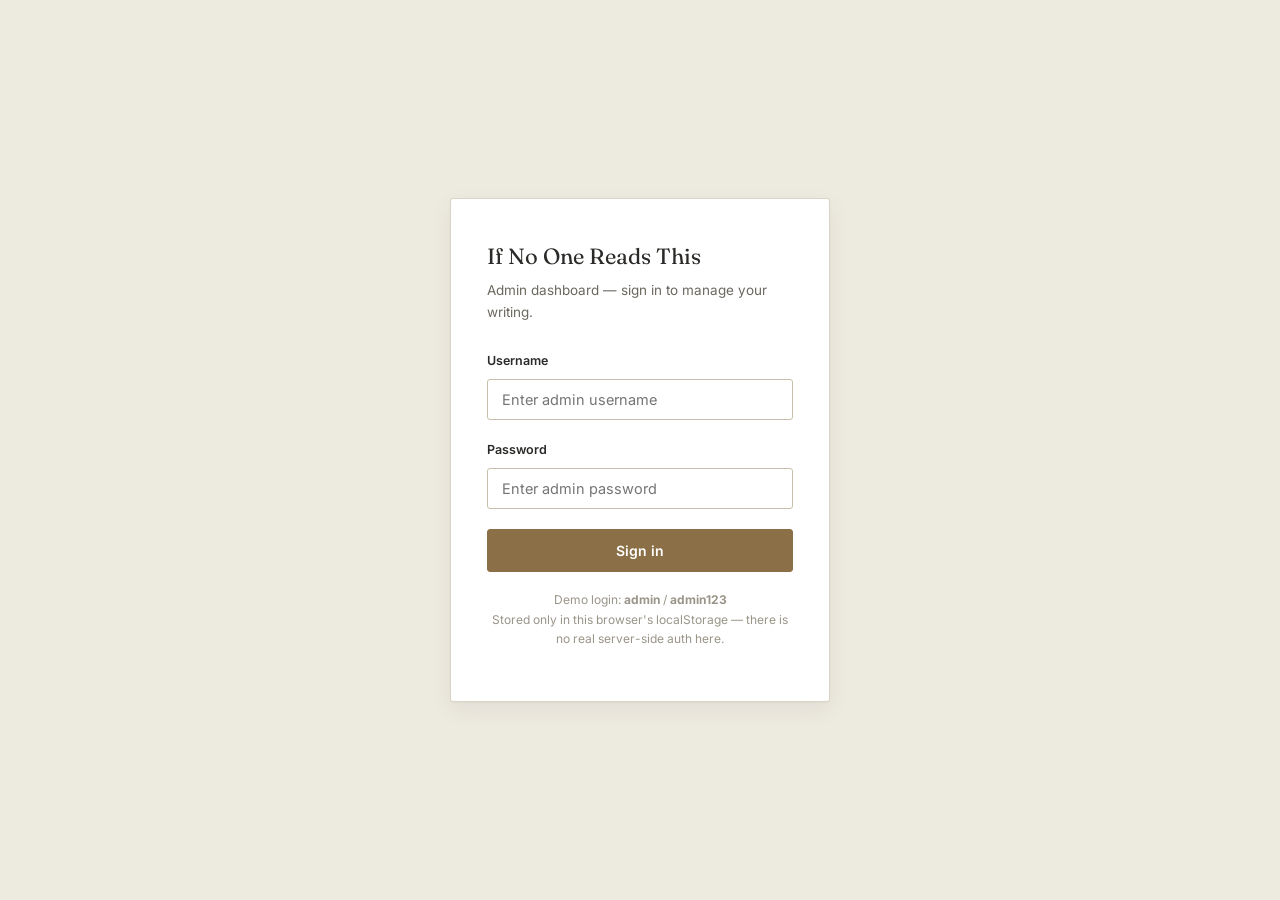
==== commit 52b2cd22: "Update print statement from 'Hello' to 'Goodbye'" ====
--- a/admin.html
+++ b/admin.html
@@ -59,13 +59,15 @@
   document.getElementById('modal-overlay').addEventListener('click', e => { if (e.target.id === 'modal-overlay') closeModal(); });
 }
 function closeModal(){ document.getElementById('modal-root').innerHTML = ''; }
-function confirmAction(message, onConfirm){
+function confirmAction(message, onConfirm, opts){
+  const label = (opts && opts.confirmLabel) || 'Delete';
+  const danger = !(opts && opts.soft);
   openModal(`
     <h3>Are you sure?</h3>
     <p style="font-family:var(--sans);font-size:14px;color:var(--text-muted);">${message}</p>
     <div class="modal-actions">
       <button class="btn ghost" id="confirm-cancel">Cancel</button>
-      <button class="btn danger" id="confirm-ok">Delete</button>
+      <button class="btn ${danger ? 'danger' : ''}" id="confirm-ok">${label}</button>
     </div>
   `);
   document.getElementById('confirm-cancel').addEventListener('click', closeModal);
@@ -171,13 +173,14 @@
       <div class="login-error" id="login-error">Incorrect username or password. Try again.</div>
       <div class="field-group">
         <label class="field-label" for="login-user">Username</label>
-        <input class="field-input" type="text" id="login-user" placeholder="Enter admin username" autofocus autocomplete="username">
+        <input class="field-input" type="text" id="login-user" placeholder="Enter admin username" autocomplete="username" autofocus>
       </div>
       <div class="field-group">
         <label class="field-label" for="login-pass">Password</label>
         <input class="field-input" type="password" id="login-pass" placeholder="Enter admin password" autocomplete="current-password">
       </div>
       <button class="btn" style="width:100%;justify-content:center;" id="login-btn">Sign in</button>
+      <p class="login-hint">Demo login: <strong>admin</strong> / <strong>admin123</strong><br>Stored only in this browser's localStorage — there is no real server-side auth here.</p>
     </div>
   </div>`;
 }
@@ -186,7 +189,7 @@
   const userInput = document.getElementById('login-user');
   const passInput = document.getElementById('login-pass');
   function tryLogin(){
-    if (CMS.login(userInput.value, passInput.value)){
+    if (CMS.login(userInput.value.trim(), passInput.value)){
       CMS.markKnownDevice();
       location.hash = '/dashboard';
     } else {
@@ -194,8 +197,7 @@
     }
   }
   btn.addEventListener('click', tryLogin);
-  userInput.addEventListener('keydown', e => { if (e.key === 'Enter') passInput.focus(); });
-  passInput.addEventListener('keydown', e => { if (e.key === 'Enter') tryLogin(); });
+  [userInput, passInput].forEach(el => el.addEventListener('keydown', e => { if (e.key === 'Enter') tryLogin(); }));
 }
 
 /* ===================================================================
@@ -206,7 +208,6 @@
   const published = posts.filter(p => computeStatus(p) === 'published');
   const drafts = posts.filter(p => computeStatus(p) === 'draft');
   const scheduled = posts.filter(p => computeStatus(p) === 'scheduled');
-  const archived = posts.filter(p => computeStatus(p) === 'archived');
   const cats = CMS.getCategories();
   const tags = CMS.getTags();
   const recent = [...posts].sort((a,b) => new Date(b.updatedAt) - new Date(a.updatedAt)).slice(0,6);
@@ -218,7 +219,7 @@
     <div class="stat-card"><div class="stat-num">${published.length}</div><div class="stat-label">Published</div></div>
     <div class="stat-card"><div class="stat-num">${drafts.length}</div><div class="stat-label">Drafts</div></div>
     <div class="stat-card"><div class="stat-num">${scheduled.length}</div><div class="stat-label">Scheduled</div></div>
-    <div class="stat-card"><div class="stat-num">${archived.length}</div><div class="stat-label">Archived</div></div>
+    <div class="stat-card"><div class="stat-num">${CMS.getTotalViews().toLocaleString()}</div><div class="stat-label">Total views</div></div>
   </div>
   <div class="admin-panel">
     <h3>Recent activity</h3>
@@ -240,23 +241,25 @@
 /* ===================================================================
    WRITINGS LIST VIEW
 =================================================================== */
-let currentWritingsFilter = 'active'; // 'active' | 'archived'
-
+let adminWritingsFilter = 'all';
 function viewWritingsList(){
   const all = [...CMS.getAllPosts()].sort((a,b) => new Date(b.updatedAt) - new Date(a.updatedAt));
-  const archivedCount = all.filter(p => computeStatus(p) === 'archived').length;
-  const posts = all.filter(p => currentWritingsFilter === 'archived'
-    ? computeStatus(p) === 'archived'
-    : computeStatus(p) !== 'archived');
-
+  const counts = {
+    all: all.length,
+    published: all.filter(p => computeStatus(p) === 'published').length,
+    draft: all.filter(p => computeStatus(p) === 'draft').length,
+    scheduled: all.filter(p => computeStatus(p) === 'scheduled').length,
+    archived: all.filter(p => computeStatus(p) === 'archived').length,
+  };
+  const posts = adminWritingsFilter === 'all' ? all : all.filter(p => computeStatus(p) === adminWritingsFilter);
+  const filters = [
+    ['all','All'], ['published','Published'], ['draft','Drafts'], ['scheduled','Scheduled'], ['archived','Archived'],
+  ];
   return `
   <div class="admin-topbar"><h1>Writings</h1><a class="btn" href="#/writings/new">+ New writing</a></div>
-
-  <div class="seg-tabs" id="writings-view-tabs">
-    <button data-view="active" class="${currentWritingsFilter==='active'?'active':''}">All writings</button>
-    <button data-view="archived" class="${currentWritingsFilter==='archived'?'active':''}">Archived (${archivedCount})</button>
-  </div>
-
+  <div class="chip-row" id="writings-status-filters" style="margin-bottom:22px;">
+    ${filters.map(([key,label]) => `<button class="chip ${adminWritingsFilter===key?'active':''}" data-status-filter="${key}">${label} (${counts[key]})</button>`).join('')}
+  </div>
   <div class="admin-panel" style="padding:0;">
     <div class="table-wrap">
     <table class="admin-table">
@@ -272,18 +275,15 @@
           <td>${CMS.getViewsForPost(p.slug).toLocaleString()}</td>
           <td>
             <div class="row-actions">
-              ${currentWritingsFilter === 'archived' ? `
-                <button class="btn-icon" data-restore="${p.id}" title="Restore"><svg viewBox="0 0 24 24" fill="none" stroke="currentColor" stroke-width="2"><path d="M3 12a9 9 0 1 0 3-6.7"/><polyline points="3 3 3 9 9 9"/></svg></button>
-                <button class="btn-icon" data-del="${p.id}" title="Delete permanently"><svg viewBox="0 0 24 24" fill="none" stroke="currentColor" stroke-width="2"><path d="M3 6h18"/><path d="M19 6v14a2 2 0 0 1-2 2H7a2 2 0 0 1-2-2V6m3 0V4a2 2 0 0 1 2-2h4a2 2 0 0 1 2 2v2"/></svg></button>
-              ` : `
-                <a class="btn-icon" href="#/writings/edit/${p.id}" title="Edit"><svg viewBox="0 0 24 24" fill="none" stroke="currentColor" stroke-width="2"><path d="M12 20h9"/><path d="M16.5 3.5a2.12 2.12 0 0 1 3 3L7 19l-4 1 1-4Z"/></svg></a>
-                <button class="btn-icon" data-dup="${p.id}" title="Duplicate"><svg viewBox="0 0 24 24" fill="none" stroke="currentColor" stroke-width="2"><rect x="9" y="9" width="13" height="13" rx="2"/><path d="M5 15H4a2 2 0 0 1-2-2V4a2 2 0 0 1 2-2h9a2 2 0 0 1 2 2v1"/></svg></button>
-                <button class="btn-icon" data-archive="${p.id}" title="Archive"><svg viewBox="0 0 24 24" fill="none" stroke="currentColor" stroke-width="2"><polyline points="21 8 21 21 3 21 3 8"/><rect x="1" y="3" width="22" height="5"/><line x1="10" y1="12" x2="14" y2="12"/></svg></button>
-                <button class="btn-icon" data-del="${p.id}" title="Delete"><svg viewBox="0 0 24 24" fill="none" stroke="currentColor" stroke-width="2"><path d="M3 6h18"/><path d="M19 6v14a2 2 0 0 1-2 2H7a2 2 0 0 1-2-2V6m3 0V4a2 2 0 0 1 2-2h4a2 2 0 0 1 2 2v2"/></svg></button>
-              `}
+              <a class="btn-icon" href="#/writings/edit/${p.id}" title="Edit"><svg viewBox="0 0 24 24" fill="none" stroke="currentColor" stroke-width="2"><path d="M12 20h9"/><path d="M16.5 3.5a2.12 2.12 0 0 1 3 3L7 19l-4 1 1-4Z"/></svg></a>
+              <button class="btn-icon" data-dup="${p.id}" title="Duplicate"><svg viewBox="0 0 24 24" fill="none" stroke="currentColor" stroke-width="2"><rect x="9" y="9" width="13" height="13" rx="2"/><path d="M5 15H4a2 2 0 0 1-2-2V4a2 2 0 0 1 2-2h9a2 2 0 0 1 2 2v1"/></svg></button>
+              ${computeStatus(p) === 'archived'
+                ? `<button class="btn-icon" data-restore="${p.id}" title="Restore"><svg viewBox="0 0 24 24" fill="none" stroke="currentColor" stroke-width="2"><path d="M3 12a9 9 0 1 0 3-6.7"/><polyline points="3 4 3 10 9 10"/></svg></button>`
+                : `<button class="btn-icon" data-archive="${p.id}" title="Archive"><svg viewBox="0 0 24 24" fill="none" stroke="currentColor" stroke-width="2"><rect x="3" y="4" width="18" height="5" rx="1"/><path d="M5 9v9a2 2 0 0 0 2 2h10a2 2 0 0 0 2-2V9"/><line x1="10" y1="13" x2="14" y2="13"/></svg></button>`}
+              <button class="btn-icon" data-del="${p.id}" title="Delete"><svg viewBox="0 0 24 24" fill="none" stroke="currentColor" stroke-width="2"><path d="M3 6h18"/><path d="M19 6v14a2 2 0 0 1-2 2H7a2 2 0 0 1-2-2V6m3 0V4a2 2 0 0 1 2-2h4a2 2 0 0 1 2 2v2"/></svg></button>
             </div>
           </td>
-        </tr>`).join('') : `<tr><td colspan="7"><div class="admin-empty">${currentWritingsFilter === 'archived' ? 'No archived writings. Anything you archive will show up here.' : `No writings yet. <a href="#/writings/new">Create your first one</a>.`}</div></td></tr>`}
+        </tr>`).join('') : `<tr><td colspan="7"><div class="admin-empty">${adminWritingsFilter==='all' ? `No writings yet. <a href="#/writings/new">Create your first one</a>.` : `No writings with this status.`}</div></td></tr>`}
       </tbody>
     </table>
     </div>
@@ -291,26 +291,20 @@
   `;
 }
 function wireWritingsList(){
-  const tabs = document.getElementById('writings-view-tabs');
-  if (tabs){
-    tabs.addEventListener('click', e => {
-      const btn = e.target.closest('button[data-view]');
-      if (!btn) return;
-      currentWritingsFilter = btn.dataset.view;
-      render();
-    });
-  }
-
   const tbody = document.getElementById('writings-tbody');
   if (!tbody) return;
+  document.getElementById('writings-status-filters').addEventListener('click', e => {
+    const chip = e.target.closest('[data-status-filter]');
+    if (chip){ adminWritingsFilter = chip.dataset.statusFilter; render(); }
+  });
   tbody.addEventListener('click', e => {
     const dup = e.target.closest('[data-dup]');
     const del = e.target.closest('[data-del]');
-    const archiveBtn = e.target.closest('[data-archive]');
-    const restoreBtn = e.target.closest('[data-restore]');
-
+    const archive = e.target.closest('[data-archive]');
+    const restore = e.target.closest('[data-restore]');
     if (dup){ CMS.duplicatePost(dup.dataset.dup); toast('Writing duplicated as a draft.'); render(); }
-
+    if (archive){ CMS.archivePost(archive.dataset.archive); toast('Writing archived.'); render(); }
+    if (restore){ CMS.restorePost(restore.dataset.restore); toast('Writing restored.'); render(); }
     if (del){
       confirmAction('This will permanently delete this writing.', () => {
         CMS.deletePost(del.dataset.del);
@@ -318,24 +312,6 @@
         render();
       });
     }
-
-    if (archiveBtn){
-      const post = CMS.getPostById(archiveBtn.dataset.archive);
-      if (post){
-        CMS.savePost(Object.assign({}, post, { previousStatus: post.status, status: 'archived' }));
-        toast('Writing archived. You can restore it anytime.');
-        render();
-      }
-    }
-
-    if (restoreBtn){
-      const post = CMS.getPostById(restoreBtn.dataset.restore);
-      if (post){
-        CMS.savePost(Object.assign({}, post, { status: post.previousStatus || 'draft' }));
-        toast('Writing restored.');
-        render();
-      }
-    }
   });
 }
 
@@ -345,10 +321,41 @@
 function editorToolbarHtml(){
   const btn = (cmd, label, svg, arg) => `<button type="button" data-cmd="${cmd}" data-arg="${arg||''}" title="${label}">${svg}</button>`;
   return `<div class="editor-toolbar">
-    ${btn('formatBlock','Heading','<svg viewBox="0 0 24 24" fill="none" stroke="currentColor" stroke-width="2"><path d="M6 4v16M18 4v16M6 12h12"/></svg>','H2')}
+    <select class="editor-select" id="ed-block-format" title="Text style">
+      <option value="P">Normal text</option>
+      <option value="H1">Title</option>
+      <option value="H2">Heading</option>
+      <option value="H3">Subheading</option>
+    </select>
+    <select class="editor-select" id="ed-font" title="Font">
+      <option value="">Default</option>
+      <option value="Lora, serif" style="font-family:Lora,serif;">Lora (body serif)</option>
+      <option value="Fraunces, serif" style="font-family:Fraunces,serif;">Fraunces (display)</option>
+      <option value="Inter, sans-serif" style="font-family:Inter,sans-serif;">Inter (sans)</option>
+      <option value="Georgia, serif" style="font-family:Georgia,serif;">Georgia</option>
+      <option value="'Courier New', monospace" style="font-family:'Courier New',monospace;">Courier (monospace)</option>
+    </select>
+    <div class="sep"></div>
     ${btn('bold','Bold','<svg viewBox="0 0 24 24" fill="none" stroke="currentColor" stroke-width="2"><path d="M6 4h8a4 4 0 0 1 0 8H6zM6 12h9a4 4 0 0 1 0 8H6z"/></svg>')}
     ${btn('italic','Italic','<svg viewBox="0 0 24 24" fill="none" stroke="currentColor" stroke-width="2"><line x1="19" y1="4" x2="10" y2="4"/><line x1="14" y1="20" x2="5" y2="20"/><line x1="15" y1="4" x2="9" y2="20"/></svg>')}
     ${btn('underline','Underline','<svg viewBox="0 0 24 24" fill="none" stroke="currentColor" stroke-width="2"><path d="M6 3v7a6 6 0 0 0 12 0V3"/><line x1="4" y1="21" x2="20" y2="21"/></svg>')}
+    <div class="sep"></div>
+    <label class="editor-color-swatch" title="Text color">
+      <svg viewBox="0 0 24 24" fill="none" stroke="currentColor" stroke-width="2"><path d="M4 20h16"/><path d="m6 16 6-13 6 13"/><path d="M8 12h8"/></svg>
+      <input type="color" id="ed-text-color" value="#2B2A28">
+    </label>
+    <label class="editor-color-swatch" title="Highlight color">
+      <svg viewBox="0 0 24 24" fill="none" stroke="currentColor" stroke-width="2"><path d="m9 11 6-6 5 5-6 6z"/><path d="m3 21 4-4"/><path d="m11 13-6 6H2v-3l6-6"/></svg>
+      <input type="color" id="ed-highlight-color" value="#f5e6c8">
+    </label>
+    <button type="button" id="ed-clear-color" title="Clear text/highlight color"><svg viewBox="0 0 24 24" fill="none" stroke="currentColor" stroke-width="2"><line x1="4" y1="4" x2="20" y2="20"/><path d="M4 20h16"/><path d="m6 16 6-13 6 13"/></svg></button>
+    <div class="sep"></div>
+    ${btn('justifyLeft','Align left','<svg viewBox="0 0 24 24" fill="none" stroke="currentColor" stroke-width="2"><line x1="3" y1="6" x2="21" y2="6"/><line x1="3" y1="12" x2="15" y2="12"/><line x1="3" y1="18" x2="18" y2="18"/></svg>')}
+    ${btn('justifyCenter','Align center','<svg viewBox="0 0 24 24" fill="none" stroke="currentColor" stroke-width="2"><line x1="3" y1="6" x2="21" y2="6"/><line x1="6" y1="12" x2="18" y2="12"/><line x1="4" y1="18" x2="20" y2="18"/></svg>')}
+    ${btn('justifyRight','Align right','<svg viewBox="0 0 24 24" fill="none" stroke="currentColor" stroke-width="2"><line x1="3" y1="6" x2="21" y2="6"/><line x1="9" y1="12" x2="21" y2="12"/><line x1="6" y1="18" x2="21" y2="18"/></svg>')}
+    ${btn('justifyFull','Justify','<svg viewBox="0 0 24 24" fill="none" stroke="currentColor" stroke-width="2"><line x1="3" y1="6" x2="21" y2="6"/><line x1="3" y1="12" x2="21" y2="12"/><line x1="3" y1="18" x2="21" y2="18"/></svg>')}
+    ${btn('outdent','Decrease indent','<svg viewBox="0 0 24 24" fill="none" stroke="currentColor" stroke-width="2"><polyline points="7 8 3 12 7 16"/><line x1="21" y1="6" x2="11" y2="6"/><line x1="21" y1="12" x2="11" y2="12"/><line x1="21" y1="18" x2="11" y2="18"/></svg>')}
+    ${btn('indent','Increase indent','<svg viewBox="0 0 24 24" fill="none" stroke="currentColor" stroke-width="2"><polyline points="3 8 7 12 3 16"/><line x1="21" y1="6" x2="11" y2="6"/><line x1="21" y1="12" x2="11" y2="12"/><line x1="21" y1="18" x2="11" y2="18"/></svg>')}
     <div class="sep"></div>
     ${btn('insertUnorderedList','Bullet list','<svg viewBox="0 0 24 24" fill="none" stroke="currentColor" stroke-width="2"><line x1="9" y1="6" x2="20" y2="6"/><line x1="9" y1="12" x2="20" y2="12"/><line x1="9" y1="18" x2="20" y2="18"/><circle cx="4" cy="6" r="1"/><circle cx="4" cy="12" r="1"/><circle cx="4" cy="18" r="1"/></svg>')}
     ${btn('insertOrderedList','Numbered list','<svg viewBox="0 0 24 24" fill="none" stroke="currentColor" stroke-width="2"><line x1="10" y1="6" x2="21" y2="6"/><line x1="10" y1="12" x2="21" y2="12"/><line x1="10" y1="18" x2="21" y2="18"/><path d="M4 6h1v4"/><path d="M4 10h2"/><path d="M6 18H4c0-1 2-2 2-3s-1-1.5-2-1"/></svg>')}
@@ -362,6 +369,8 @@
 }
 function wireEditor(surfaceId, toolbarEl){
   const surface = document.getElementById(surfaceId);
+  document.execCommand('styleWithCSS', false, true);
+
   toolbarEl.querySelectorAll('button[data-cmd]').forEach(btn => {
     btn.addEventListener('mousedown', e => e.preventDefault()); // keep focus/selection in editor
     btn.addEventListener('click', () => {
@@ -382,6 +391,51 @@
       document.execCommand(cmd, false, btn.dataset.arg || undefined);
     });
   });
+
+  const blockSelect = toolbarEl.querySelector('#ed-block-format');
+  if (blockSelect){
+    blockSelect.addEventListener('mousedown', () => surface.focus());
+    blockSelect.addEventListener('change', () => {
+      surface.focus();
+      document.execCommand('formatBlock', false, blockSelect.value);
+      blockSelect.blur();
+    });
+  }
+
+  const fontSelect = toolbarEl.querySelector('#ed-font');
+  if (fontSelect){
+    fontSelect.addEventListener('mousedown', () => surface.focus());
+    fontSelect.addEventListener('change', () => {
+      surface.focus();
+      if (fontSelect.value) document.execCommand('fontName', false, fontSelect.value);
+      fontSelect.blur();
+    });
+  }
+
+  const textColor = toolbarEl.querySelector('#ed-text-color');
+  if (textColor){
+    textColor.addEventListener('mousedown', e => e.stopPropagation());
+    textColor.addEventListener('input', () => {
+      surface.focus();
+      document.execCommand('foreColor', false, textColor.value);
+    });
+  }
+  const highlightColor = toolbarEl.querySelector('#ed-highlight-color');
+  if (highlightColor){
+    highlightColor.addEventListener('mousedown', e => e.stopPropagation());
+    highlightColor.addEventListener('input', () => {
+      surface.focus();
+      document.execCommand('hiliteColor', false, highlightColor.value);
+    });
+  }
+  const clearColorBtn = toolbarEl.querySelector('#ed-clear-color');
+  if (clearColorBtn){
+    clearColorBtn.addEventListener('mousedown', e => e.preventDefault());
+    clearColorBtn.addEventListener('click', () => {
+      surface.focus();
+      document.execCommand('removeFormat', false, undefined);
+    });
+  }
 }
 
 /* ===================================================================
@@ -431,40 +485,38 @@
   const cats = CMS.getCategories();
   const tags = CMS.getTags();
   const p = post || { title:'', subtitle:'', content:'', category: cats[0]?.slug || '', tags:[], coverImage:'', status:'draft', featured:false, seoTitle:'', metaDescription:'', slug:'', publishDate:'' };
-  const isArchived = isEdit && computeStatus(post) === 'archived';
+
+  const isArchived = isEdit && computeStatus(p) === 'archived';
 
   return `
   <div class="admin-topbar">
     <h1>${isEdit ? 'Edit writing' : 'New writing'}</h1>
-    <div style="display:flex;gap:10px;">
+    <div style="display:flex;gap:10px;flex-wrap:wrap;">
       <a class="btn ghost" href="#/writings">Cancel</a>
-      ${isEdit ? `<button class="btn ghost" id="archive-toggle-btn">${isArchived ? 'Restore' : 'Archive'}</button>` : ''}
-      ${!isArchived ? `
-        <button class="btn ghost" id="save-draft-btn">Save draft</button>
-        <button class="btn" id="publish-btn">${p.status==='published' && new Date(p.publishDate) <= new Date() ? 'Update' : 'Publish'}</button>
-      ` : ''}
-    </div>
-  </div>
-
-  ${isArchived ? `<div class="admin-panel" style="border-color:var(--line-strong);background:var(--bg-soft);">
-    <p style="font-family:var(--sans);font-size:14px;color:var(--text-muted);margin:0;">This writing is archived and hidden from the live site. Restore it to edit or publish it again.</p>
-  </div>` : ''}
+      ${isEdit ? (isArchived
+        ? `<button class="btn ghost" id="restore-btn">Restore</button>`
+        : `<button class="btn ghost" id="archive-btn">Archive</button>`) : ''}
+      <button class="btn ghost" id="save-draft-btn">Save draft</button>
+      <button class="btn" id="publish-btn">${p.status==='published' && new Date(p.publishDate) <= new Date() ? 'Update' : 'Publish'}</button>
+    </div>
+  </div>
+  ${isArchived ? `<div class="field-hint" style="background:var(--bg-soft);border:1px solid var(--line);padding:12px 16px;border-radius:var(--radius);margin-bottom:24px;">This writing is archived and hidden from the public site. Restore it to bring it back to its previous status, or use Save draft / Publish to bring it back directly.</div>` : ''}
 
   <div class="admin-form-grid">
     <div>
       <div class="admin-panel">
         <div class="field-group">
           <label class="field-label" for="f-title">Title</label>
-          <input class="field-input" id="f-title" value="${escapeHtml(p.title)}" placeholder="A working title" ${isArchived?'disabled':''}>
+          <input class="field-input" id="f-title" value="${escapeHtml(p.title)}" placeholder="A working title">
         </div>
         <div class="field-group">
           <label class="field-label" for="f-subtitle">Subtitle <span style="font-weight:400;color:var(--text-faint);">(optional)</span></label>
-          <input class="field-input" id="f-subtitle" value="${escapeHtml(p.subtitle)}" placeholder="A short subtitle" ${isArchived?'disabled':''}>
+          <input class="field-input" id="f-subtitle" value="${escapeHtml(p.subtitle)}" placeholder="A short subtitle">
         </div>
         <div class="field-group">
           <label class="field-label">Content</label>
           ${editorToolbarHtml()}
-          <div class="editor-surface" id="f-content" contenteditable="${isArchived ? 'false' : 'true'}" data-placeholder="Start writing…">${p.content || ''}</div>
+          <div class="editor-surface" id="f-content" contenteditable="true" data-placeholder="Start writing…">${p.content || ''}</div>
         </div>
       </div>
 
@@ -472,16 +524,16 @@
         <h3>SEO &amp; metadata</h3>
         <div class="field-group">
           <label class="field-label" for="f-slug">URL slug</label>
-          <input class="field-input" id="f-slug" value="${escapeHtml(p.slug)}" placeholder="auto-generated-from-title" ${isArchived?'disabled':''}>
+          <input class="field-input" id="f-slug" value="${escapeHtml(p.slug)}" placeholder="auto-generated-from-title">
           <p class="field-hint">Leave blank to auto-generate from the title.</p>
         </div>
         <div class="field-group">
           <label class="field-label" for="f-seo-title">SEO title</label>
-          <input class="field-input" id="f-seo-title" value="${escapeHtml(p.seoTitle)}" placeholder="Defaults to the writing's title" ${isArchived?'disabled':''}>
+          <input class="field-input" id="f-seo-title" value="${escapeHtml(p.seoTitle)}" placeholder="Defaults to the writing's title">
         </div>
         <div class="field-group">
           <label class="field-label" for="f-meta-desc">Meta description</label>
-          <textarea class="field-textarea" id="f-meta-desc" placeholder="A one or two sentence summary for search engines" ${isArchived?'disabled':''}>${escapeHtml(p.metaDescription)}</textarea>
+          <textarea class="field-textarea" id="f-meta-desc" placeholder="A one or two sentence summary for search engines">${escapeHtml(p.metaDescription)}</textarea>
         </div>
       </div>
     </div>
@@ -494,26 +546,26 @@
           <div class="cover-picker">
             ${p.coverImage ? `<img class="cover-preview" id="cover-preview" src="${p.coverImage}">` : `<div class="cover-preview-empty" id="cover-preview-empty">No cover image</div>`}
             <input type="hidden" id="f-cover" value="${escapeHtml(p.coverImage)}">
-            <button type="button" class="btn ghost small" id="choose-cover-btn" style="width:100%;justify-content:center;" ${isArchived?'disabled':''}>Choose image</button>
+            <button type="button" class="btn ghost small" id="choose-cover-btn" style="width:100%;justify-content:center;">Choose image</button>
           </div>
         </div>
         <div class="field-group">
           <label class="field-label" for="f-category">Category</label>
-          <select class="field-select" id="f-category" ${isArchived?'disabled':''}>${cats.map(c => `<option value="${c.slug}" ${p.category===c.slug?'selected':''}>${c.name}</option>`).join('')}</select>
+          <select class="field-select" id="f-category">${cats.map(c => `<option value="${c.slug}" ${p.category===c.slug?'selected':''}>${c.name}</option>`).join('')}</select>
         </div>
         <div class="field-group">
           <label class="field-label">Tags</label>
           <div class="tag-picker" id="tag-picker">
-            ${tags.map(t => `<button type="button" class="tag-pick ${p.tags.includes(t.slug)?'selected':''}" data-tag="${t.slug}" ${isArchived?'disabled':''}>#${t.name}</button>`).join('') || '<span class="field-hint">No tags yet — add some in Tag Management.</span>'}
+            ${tags.map(t => `<button type="button" class="tag-pick ${p.tags.includes(t.slug)?'selected':''}" data-tag="${t.slug}">#${t.name}</button>`).join('') || '<span class="field-hint">No tags yet — add some in Tag Management.</span>'}
           </div>
         </div>
         <div class="field-group">
           <label class="field-label" for="f-pubdate">Publish date &amp; time</label>
-          <input class="field-input" type="datetime-local" id="f-pubdate" value="${fmtDateTimeInput(p.publishDate) || fmtDateTimeInput(new Date().toISOString())}" ${isArchived?'disabled':''}>
+          <input class="field-input" type="datetime-local" id="f-pubdate" value="${fmtDateTimeInput(p.publishDate) || fmtDateTimeInput(new Date().toISOString())}">
           <p class="field-hint">Set this in the future and publish to schedule the post.</p>
         </div>
         <div class="field-group checkbox-row">
-          <input type="checkbox" id="f-featured" ${p.featured ? 'checked' : ''} ${isArchived?'disabled':''}>
+          <input type="checkbox" id="f-featured" ${p.featured ? 'checked' : ''}>
           <label for="f-featured">Feature this writing on the homepage</label>
         </div>
         ${isEdit ? `<p class="field-hint">Created ${fmtDate(p.createdAt)} · Last updated ${fmtDate(p.updatedAt)}</p>` : ''}
@@ -525,27 +577,28 @@
 function wireWritingEditor(params){
   const contentSurface = document.getElementById('f-content');
   if (!contentSurface) return;
-
-  const archiveToggleBtn = document.getElementById('archive-toggle-btn');
-  if (archiveToggleBtn){
-    archiveToggleBtn.addEventListener('click', () => {
-      const existing = CMS.getPostById(params.id);
-      if (!existing) return;
-      if (computeStatus(existing) === 'archived'){
-        CMS.savePost(Object.assign({}, existing, { status: existing.previousStatus || 'draft' }));
-        toast('Writing restored.');
-      } else {
-        CMS.savePost(Object.assign({}, existing, { previousStatus: existing.status, status: 'archived' }));
-        toast('Writing archived. You can restore it anytime.');
-      }
-      location.hash = '/writings';
-    });
-  }
-
-  // Archived writings are read-only in the editor — skip wiring the editing controls.
-  if (contentSurface.getAttribute('contenteditable') === 'false') return;
-
   wireEditor('f-content', document.querySelector('.editor-toolbar'));
+
+  const archiveBtn = document.getElementById('archive-btn');
+  if (archiveBtn){
+    archiveBtn.addEventListener('click', () => {
+      confirmAction('Archive this writing? It will be hidden from the public site but not deleted — you can restore it any time.', () => {
+        CMS.archivePost(params.id);
+        toast('Writing archived.');
+        location.hash = '/writings/edit/' + params.id;
+        render();
+      }, { confirmLabel: 'Archive', soft: true });
+    });
+  }
+  const restoreBtn = document.getElementById('restore-btn');
+  if (restoreBtn){
+    restoreBtn.addEventListener('click', () => {
+      CMS.restorePost(params.id);
+      toast('Writing restored.');
+      location.hash = '/writings/edit/' + params.id;
+      render();
+    });
+  }
 
   document.querySelectorAll('#tag-picker .tag-pick').forEach(btn => {
     btn.addEventListener('click', () => btn.classList.toggle('selected'));
@@ -584,26 +637,20 @@
     };
   }
 
-  const saveDraftBtn = document.getElementById('save-draft-btn');
-  if (saveDraftBtn){
-    saveDraftBtn.addEventListener('click', () => {
-      const record = CMS.savePost(collect('draft'));
-      toast('Draft saved.');
-      location.hash = '/writings/edit/' + record.id;
-      render();
-    });
-  }
-  const publishBtn = document.getElementById('publish-btn');
-  if (publishBtn){
-    publishBtn.addEventListener('click', () => {
-      const data = collect('published');
-      const future = new Date(data.publishDate) > new Date();
-      const record = CMS.savePost(data);
-      toast(future ? 'Writing scheduled.' : 'Writing published.');
-      location.hash = '/writings/edit/' + record.id;
-      render();
-    });
-  }
+  document.getElementById('save-draft-btn').addEventListener('click', () => {
+    const record = CMS.savePost(collect('draft'));
+    toast('Draft saved.');
+    location.hash = '/writings/edit/' + record.id;
+    render();
+  });
+  document.getElementById('publish-btn').addEventListener('click', () => {
+    const data = collect('published');
+    const future = new Date(data.publishDate) > new Date();
+    const record = CMS.savePost(data);
+    toast(future ? 'Writing scheduled.' : 'Writing published.');
+    location.hash = '/writings/edit/' + record.id;
+    render();
+  });
 }
 
 /* ===================================================================
@@ -901,29 +948,8 @@
 =================================================================== */
 function viewSettingsAdmin(){
   const settings = CMS.getSettings();
-  const currentUsername = CMS.getUsername();
   return `
   <div class="admin-topbar"><h1>Settings</h1></div>
-
-  <div class="admin-panel" style="max-width:520px;">
-    <h3>Login &amp; security</h3>
-    <p class="field-hint" style="margin-bottom:16px;">This is the username and password used to sign in to this dashboard. Changing either takes effect immediately — you'll use the new one next time you log in.</p>
-    <div id="creds-success" class="form-success" style="margin-top:0;margin-bottom:18px;">Login details updated.</div>
-    <div class="field-group">
-      <label class="field-label" for="f-username">Username</label>
-      <input class="field-input" id="f-username" value="${escapeHtml(currentUsername)}" autocomplete="username">
-    </div>
-    <div class="field-group">
-      <label class="field-label" for="f-new-password">New password <span style="font-weight:400;color:var(--text-faint);">(leave blank to keep current password)</span></label>
-      <input class="field-input" type="password" id="f-new-password" placeholder="••••••••" autocomplete="new-password">
-    </div>
-    <div class="field-group">
-      <label class="field-label" for="f-confirm-password">Confirm new password</label>
-      <input class="field-input" type="password" id="f-confirm-password" placeholder="••••••••" autocomplete="new-password">
-    </div>
-    <button class="btn" id="save-creds-btn">Save login details</button>
-  </div>
-
   <div class="admin-panel" style="max-width:520px;">
     <h3>About page photo</h3>
     <p class="field-hint" style="margin-bottom:16px;">Shown at the top of your public About page. Leave empty to use the default monogram instead.</p>
@@ -938,32 +964,23 @@
       </div>
     </div>
   </div>
+
+  <div class="admin-panel" style="max-width:520px;">
+    <h3>Account credentials</h3>
+    <p class="field-hint" style="margin-bottom:16px;">Change the username and password used to sign in to this dashboard. You'll need to log in again with the new credentials next time.</p>
+    <div class="field-group">
+      <label class="field-label" for="f-username">Username</label>
+      <input class="field-input" id="f-username" value="${escapeHtml(CMS.getUsername())}">
+    </div>
+    <div class="field-group">
+      <label class="field-label" for="f-new-password">New password</label>
+      <input class="field-input" type="password" id="f-new-password" placeholder="Leave blank to keep current password">
+    </div>
+    <button class="btn" id="save-credentials-btn">Save credentials</button>
+  </div>
   `;
 }
 function wireSettingsAdmin(){
-  const saveCredsBtn = document.getElementById('save-creds-btn');
-  if (saveCredsBtn){
-    saveCredsBtn.addEventListener('click', () => {
-      const username = document.getElementById('f-username').value.trim();
-      const newPass = document.getElementById('f-new-password').value;
-      const confirmPass = document.getElementById('f-confirm-password').value;
-
-      if (!username){ toast('Username cannot be empty.'); return; }
-      if (newPass || confirmPass){
-        if (newPass.length < 4){ toast('New password should be at least 4 characters.'); return; }
-        if (newPass !== confirmPass){ toast('New password and confirmation don\u2019t match.'); return; }
-      }
-
-      CMS.changeCredentials(username, newPass || undefined);
-      document.getElementById('f-new-password').value = '';
-      document.getElementById('f-confirm-password').value = '';
-      const successEl = document.getElementById('creds-success');
-      successEl.classList.add('show');
-      setTimeout(() => successEl.classList.remove('show'), 3000);
-      toast('Login details updated.');
-    });
-  }
-
   const chooseBtn = document.getElementById('choose-about-photo-btn');
   if (!chooseBtn) return;
   chooseBtn.addEventListener('click', () => {
@@ -981,6 +998,15 @@
       render();
     });
   }
+  document.getElementById('save-credentials-btn').addEventListener('click', () => {
+    const newUser = document.getElementById('f-username').value.trim();
+    const newPass = document.getElementById('f-new-password').value;
+    if (!newUser){ toast('Username cannot be empty.'); return; }
+    CMS.changeUsername(newUser);
+    if (newPass) CMS.changePassword(newPass);
+    toast('Credentials updated.');
+    render();
+  });
 }
 
 /* ===================================================================
--- a/styles.css
+++ b/styles.css
@@ -7,1013 +7,7 @@
   --text-muted: #6B6860;
   --text-faint: #9a9589;
   --accent: #8B6F47;
-  --accent-soft: #E4D9C4;<!DOCTYPE html>
-<html lang="en" data-theme="light">
-<head>
-<meta charset="UTF-8">
-<meta name="viewport" content="width=device-width, initial-scale=1.0">
-<title>Admin — If No One Reads This</title>
-<meta name="robots" content="noindex, nofollow">
-<link rel="preconnect" href="https://fonts.googleapis.com">
-<link rel="preconnect" href="https://fonts.gstatic.com" crossorigin>
-<link href="https://fonts.googleapis.com/css2?family=Fraunces:ital,opsz,wght@0,9..144,400;0,9..144,500;0,9..144,600;1,9..144,400&family=Lora:ital,wght@0,400;0,500;0,600&family=Inter:wght@400;500;600&display=swap" rel="stylesheet">
-<link rel="stylesheet" href="styles.css">
-</head>
-<body class="admin-body">
-
-<div id="app"></div>
-<div id="toast"></div>
-<div id="modal-root"></div>
-
-<script src="data.js"></script>
-<script>
-CMS.init();
-
-/* ===================================================================
-   SMALL HELPERS
-=================================================================== */
-function escapeHtml(str){ return String(str||"").replace(/[&<>"']/g, c => ({'&':'&amp;','<':'&lt;','>':'&gt;','"':'&quot;',"'":'&#39;'}[c])); }
-function fmtDate(iso){ if(!iso) return "—"; return new Date(iso).toLocaleDateString('en-US',{month:'short',day:'numeric',year:'numeric'}); }
-function fmtDateTimeInput(iso){
-  if(!iso) return "";
-  const d = new Date(iso);
-  const pad = n => String(n).padStart(2,'0');
-  return `${d.getFullYear()}-${pad(d.getMonth()+1)}-${pad(d.getDate())}T${pad(d.getHours())}:${pad(d.getMinutes())}`;
-}
-function toast(msg){
-  const el = document.getElementById('toast');
-  el.textContent = msg;
-  el.classList.add('show');
-  clearTimeout(window.__toastT);
-  window.__toastT = setTimeout(() => el.classList.remove('show'), 2600);
-}
-function computeStatus(post){
-  if (post.status === 'archived') return 'archived';
-  if (post.status === 'draft') return 'draft';
-  if (post.status === 'published' && new Date(post.publishDate) > new Date()) return 'scheduled';
-  return post.status; // published
-}
-function statusBadge(post){
-  const s = computeStatus(post);
-  const label = s === 'scheduled' ? 'Scheduled' : s === 'draft' ? 'Draft' : s === 'archived' ? 'Archived' : 'Published';
-  return `<span class="badge badge-${s}">${label}</span>`;
-}
-
-/* ===================================================================
-   MODAL / CONFIRM
-=================================================================== */
-function openModal(html){
-  const root = document.getElementById('modal-root');
-  root.innerHTML = `<div class="modal-overlay open" id="modal-overlay"><div class="modal-box">${html}</div></div>`;
-  document.getElementById('modal-overlay').addEventListener('click', e => { if (e.target.id === 'modal-overlay') closeModal(); });
-}
-function closeModal(){ document.getElementById('modal-root').innerHTML = ''; }
-function confirmAction(message, onConfirm){
-  openModal(`
-    <h3>Are you sure?</h3>
-    <p style="font-family:var(--sans);font-size:14px;color:var(--text-muted);">${message}</p>
-    <div class="modal-actions">
-      <button class="btn ghost" id="confirm-cancel">Cancel</button>
-      <button class="btn danger" id="confirm-ok">Delete</button>
-    </div>
-  `);
-  document.getElementById('confirm-cancel').addEventListener('click', closeModal);
-  document.getElementById('confirm-ok').addEventListener('click', () => { onConfirm(); closeModal(); });
-}
-
-/* ===================================================================
-   ROUTER
-=================================================================== */
-const routes = {};
-function route(pattern, handler){ routes[pattern] = handler; }
-function matchRoute(path){
-  for (const pattern in routes){
-    const parts = pattern.split('/').filter(Boolean);
-    const pathParts = path.split('/').filter(Boolean);
-    if (parts.length !== pathParts.length) continue;
-    const params = {};
-    let ok = true;
-    for (let i=0;i<parts.length;i++){
-      if (parts[i].startsWith(':')) params[parts[i].slice(1)] = decodeURIComponent(pathParts[i]);
-      else if (parts[i] !== pathParts[i]) { ok = false; break; }
-    }
-    if (ok) return { handler: routes[pattern], params };
-  }
-  return null;
-}
-const PUBLIC_ROUTES = ['/login'];
-
-function render(){
-  const hash = location.hash.replace(/^#/, '') || '/dashboard';
-  const app = document.getElementById('app');
-
-  if (!CMS.isAuthed() && !PUBLIC_ROUTES.includes(hash)){
-    location.hash = '/login';
-    return;
-  }
-  if (CMS.isAuthed() && hash === '/login'){
-    location.hash = '/dashboard';
-    return;
-  }
-
-  if (hash === '/login'){
-    app.innerHTML = viewLogin();
-    wireLogin();
-    return;
-  }
-
-  const match = matchRoute(hash);
-  const body = match ? match.handler(match.params) : `<div class="admin-empty">Page not found. <a href="#/dashboard">Back to dashboard</a></div>`;
-  app.innerHTML = adminShell(body, hash);
-  wireShell();
-  const routeKey = '/' + hash.split('/').filter(Boolean).slice(0,2).join('/');
-  if (wireMap[routeKey]) wireMap[routeKey](match ? match.params : {});
-}
-
-/* ===================================================================
-   SHELL (sidebar + topbar)
-=================================================================== */
-function adminShell(innerHtml, hash){
-  const active = '/' + (hash.split('/')[1] || 'dashboard');
-  const navItem = (path, label, icon) => `<a href="#${path}" class="${active===path?'active':''}">${icon}<span>${label}</span></a>`;
-  return `
-  <div class="admin-shell">
-    <aside class="admin-sidebar" id="admin-sidebar">
-      <div class="brand-mark">If No One Reads This</div>
-      <nav class="admin-nav">
-        ${navItem('/dashboard','Dashboard','<svg viewBox="0 0 24 24" fill="none" stroke="currentColor" stroke-width="2"><rect x="3" y="3" width="7" height="9"/><rect x="14" y="3" width="7" height="5"/><rect x="14" y="12" width="7" height="9"/><rect x="3" y="16" width="7" height="5"/></svg>')}
-        ${navItem('/writings','Writings','<svg viewBox="0 0 24 24" fill="none" stroke="currentColor" stroke-width="2"><path d="M4 19.5A2.5 2.5 0 0 1 6.5 17H20"/><path d="M6.5 2H20v20H6.5A2.5 2.5 0 0 1 4 19.5v-15A2.5 2.5 0 0 1 6.5 2z"/></svg>')}
-        ${navItem('/categories','Categories','<svg viewBox="0 0 24 24" fill="none" stroke="currentColor" stroke-width="2"><path d="M20.59 13.41 11 3.83A2 2 0 0 0 9.59 3.24H4a1 1 0 0 0-1 1v5.59a2 2 0 0 0 .59 1.41l9.58 9.58a2 2 0 0 0 2.83 0l4.59-4.59a2 2 0 0 0 0-2.83z"/><circle cx="7.5" cy="7.5" r="1.5"/></svg>')}
-        ${navItem('/tags','Tags','<svg viewBox="0 0 24 24" fill="none" stroke="currentColor" stroke-width="2"><path d="M20.59 13.41 11 3.83A2 2 0 0 0 9.59 3.24H4a1 1 0 0 0-1 1v5.59a2 2 0 0 0 .59 1.41l9.58 9.58a2 2 0 0 0 2.83 0l4.59-4.59a2 2 0 0 0 0-2.83z"/><circle cx="7.5" cy="7.5" r="1.5"/></svg>')}
-        ${navItem('/media','Media Library','<svg viewBox="0 0 24 24" fill="none" stroke="currentColor" stroke-width="2"><rect x="3" y="3" width="18" height="18" rx="2"/><circle cx="8.5" cy="8.5" r="1.5"/><path d="m21 15-5-5L5 21"/></svg>')}
-        ${navItem('/analytics','Analytics','<svg viewBox="0 0 24 24" fill="none" stroke="currentColor" stroke-width="2"><line x1="18" y1="20" x2="18" y2="10"/><line x1="12" y1="20" x2="12" y2="4"/><line x1="6" y1="20" x2="6" y2="14"/></svg>')}
-        ${navItem('/settings','Settings','<svg viewBox="0 0 24 24" fill="none" stroke="currentColor" stroke-width="2"><circle cx="12" cy="12" r="3"/><path d="M19.4 15a1.65 1.65 0 0 0 .33 1.82l.06.06a2 2 0 1 1-2.83 2.83l-.06-.06a1.65 1.65 0 0 0-1.82-.33 1.65 1.65 0 0 0-1 1.51V21a2 2 0 0 1-4 0v-.09A1.65 1.65 0 0 0 9 19.4a1.65 1.65 0 0 0-1.82.33l-.06.06a2 2 0 1 1-2.83-2.83l.06-.06a1.65 1.65 0 0 0 .33-1.82 1.65 1.65 0 0 0-1.51-1H3a2 2 0 0 1 0-4h.09A1.65 1.65 0 0 0 4.6 9a1.65 1.65 0 0 0-.33-1.82l-.06-.06a2 2 0 1 1 2.83-2.83l.06.06a1.65 1.65 0 0 0 1.82.33H9a1.65 1.65 0 0 0 1-1.51V3a2 2 0 0 1 4 0v.09a1.65 1.65 0 0 0 1 1.51 1.65 1.65 0 0 0 1.82-.33l.06-.06a2 2 0 1 1 2.83 2.83l-.06.06a1.65 1.65 0 0 0-.33 1.82V9a1.65 1.65 0 0 0 1.51 1H21a2 2 0 0 1 0 4h-.09a1.65 1.65 0 0 0-1.51 1z"/></svg>')}
-      </nav>
-      <div class="admin-sidebar-foot">
-        <a href="index.html" class="view-site-link" target="_blank">↗ View live site</a>
-        <a href="#" id="logout-link">⏻ Log out</a>
-      </div>
-    </aside>
-    <div class="admin-main">
-      <button class="icon-btn admin-mobile-toggle" id="admin-mobile-toggle" aria-label="Toggle menu" style="margin-bottom:16px;">
-        <svg viewBox="0 0 24 24" fill="none" stroke="currentColor" stroke-width="2"><line x1="3" y1="6" x2="21" y2="6"/><line x1="3" y1="12" x2="21" y2="12"/><line x1="3" y1="18" x2="21" y2="18"/></svg>
-      </button>
-      ${innerHtml}
-    </div>
-  </div>`;
-}
-function wireShell(){
-  document.getElementById('logout-link').addEventListener('click', e => { e.preventDefault(); CMS.logout(); location.hash = '/login'; });
-  const toggle = document.getElementById('admin-mobile-toggle');
-  if (toggle) toggle.addEventListener('click', () => document.getElementById('admin-sidebar').classList.toggle('open'));
-}
-
-/* ===================================================================
-   LOGIN VIEW
-=================================================================== */
-function viewLogin(){
-  return `
-  <div class="login-screen">
-    <div class="login-card">
-      <div class="brand-mark">If No One Reads This</div>
-      <p class="lede-sm">Admin dashboard — sign in to manage your writing.</p>
-      <div class="login-error" id="login-error">Incorrect password. Try again.</div>
-      <div class="field-group">
-        <label class="field-label" for="login-pass">Password</label>
-        <input class="field-input" type="password" id="login-pass" placeholder="Enter admin password" autofocus>
-      </div>
-      <button class="btn" style="width:100%;justify-content:center;" id="login-btn">Sign in</button>
-    </div>
-  </div>`;
-}
-function wireLogin(){
-  const btn = document.getElementById('login-btn');
-  const input = document.getElementById('login-pass');
-  function tryLogin(){
-    if (CMS.login(input.value)){
-      CMS.markKnownDevice();
-      location.hash = '/dashboard';
-    } else {
-      document.getElementById('login-error').classList.add('show');
-    }
-  }
-  btn.addEventListener('click', tryLogin);
-  input.addEventListener('keydown', e => { if (e.key === 'Enter') tryLogin(); });
-}
-
-/* ===================================================================
-   DASHBOARD VIEW
-=================================================================== */
-function viewDashboard(){
-  const posts = CMS.getAllPosts();
-  const published = posts.filter(p => computeStatus(p) === 'published');
-  const drafts = posts.filter(p => computeStatus(p) === 'draft');
-  const scheduled = posts.filter(p => computeStatus(p) === 'scheduled');
-  const archived = posts.filter(p => computeStatus(p) === 'archived');
-  const cats = CMS.getCategories();
-  const tags = CMS.getTags();
-  const recent = [...posts].sort((a,b) => new Date(b.updatedAt) - new Date(a.updatedAt)).slice(0,6);
-
-  return `
-  <div class="admin-topbar"><h1>Dashboard</h1><a class="btn" href="#/writings/new">+ New writing</a></div>
-  <div class="stat-grid">
-    <div class="stat-card"><div class="stat-num">${posts.length}</div><div class="stat-label">Total writings</div></div>
-    <div class="stat-card"><div class="stat-num">${published.length}</div><div class="stat-label">Published</div></div>
-    <div class="stat-card"><div class="stat-num">${drafts.length}</div><div class="stat-label">Drafts</div></div>
-    <div class="stat-card"><div class="stat-num">${scheduled.length}</div><div class="stat-label">Scheduled</div></div>
-    <div class="stat-card"><div class="stat-num">${archived.length}</div><div class="stat-label">Archived</div></div>
-  </div>
-  <div class="admin-panel">
-    <h3>Recent activity</h3>
-    ${recent.length ? recent.map(p => `
-      <div class="activity-row">
-        <span><a href="#/writings/edit/${p.id}" style="text-decoration:none;color:inherit;">${p.title}</a> ${statusBadge(p)}</span>
-        <span>updated ${fmtDate(p.updatedAt)}</span>
-      </div>`).join('') : `<div class="admin-empty">No activity yet.</div>`}
-  </div>
-  <div class="admin-panel">
-    <h3>At a glance</h3>
-    <div class="activity-row"><span>Tags in use</span><span>${tags.length}</span></div>
-    <div class="activity-row"><span>Featured writings</span><span>${posts.filter(p=>p.featured).length}</span></div>
-    <div class="activity-row"><span>Media items uploaded</span><span>${CMS.getMedia().length}</span></div>
-  </div>
-  `;
-}
-
-/* ===================================================================
-   WRITINGS LIST VIEW
-=================================================================== */
-let currentWritingsFilter = 'active'; // 'active' | 'archived'
-
-function viewWritingsList(){
-  const all = [...CMS.getAllPosts()].sort((a,b) => new Date(b.updatedAt) - new Date(a.updatedAt));
-  const archivedCount = all.filter(p => computeStatus(p) === 'archived').length;
-  const posts = all.filter(p => currentWritingsFilter === 'archived'
-    ? computeStatus(p) === 'archived'
-    : computeStatus(p) !== 'archived');
-
-  return `
-  <div class="admin-topbar"><h1>Writings</h1><a class="btn" href="#/writings/new">+ New writing</a></div>
-
-  <div class="seg-tabs" id="writings-view-tabs">
-    <button data-view="active" class="${currentWritingsFilter==='active'?'active':''}">All writings</button>
-    <button data-view="archived" class="${currentWritingsFilter==='archived'?'active':''}">Archived (${archivedCount})</button>
-  </div>
-
-  <div class="admin-panel" style="padding:0;">
-    <div class="table-wrap">
-    <table class="admin-table">
-      <thead><tr><th>Title</th><th>Category</th><th>Status</th><th>Published</th><th>Updated</th><th>Views</th><th></th></tr></thead>
-      <tbody id="writings-tbody">
-        ${posts.length ? posts.map(p => `
-        <tr data-id="${p.id}">
-          <td class="title-cell">${p.title}${p.featured ? ' ★' : ''}<span class="sub">/${p.slug}</span></td>
-          <td>${(CMS.getCategory(p.category)||{}).name || '—'}</td>
-          <td>${statusBadge(p)}</td>
-          <td>${fmtDate(p.publishDate)}</td>
-          <td>${fmtDate(p.updatedAt)}</td>
-          <td>${CMS.getViewsForPost(p.slug).toLocaleString()}</td>
-          <td>
-            <div class="row-actions">
-              ${currentWritingsFilter === 'archived' ? `
-                <button class="btn-icon" data-restore="${p.id}" title="Restore"><svg viewBox="0 0 24 24" fill="none" stroke="currentColor" stroke-width="2"><path d="M3 12a9 9 0 1 0 3-6.7"/><polyline points="3 3 3 9 9 9"/></svg></button>
-                <button class="btn-icon" data-del="${p.id}" title="Delete permanently"><svg viewBox="0 0 24 24" fill="none" stroke="currentColor" stroke-width="2"><path d="M3 6h18"/><path d="M19 6v14a2 2 0 0 1-2 2H7a2 2 0 0 1-2-2V6m3 0V4a2 2 0 0 1 2-2h4a2 2 0 0 1 2 2v2"/></svg></button>
-              ` : `
-                <a class="btn-icon" href="#/writings/edit/${p.id}" title="Edit"><svg viewBox="0 0 24 24" fill="none" stroke="currentColor" stroke-width="2"><path d="M12 20h9"/><path d="M16.5 3.5a2.12 2.12 0 0 1 3 3L7 19l-4 1 1-4Z"/></svg></a>
-                <button class="btn-icon" data-dup="${p.id}" title="Duplicate"><svg viewBox="0 0 24 24" fill="none" stroke="currentColor" stroke-width="2"><rect x="9" y="9" width="13" height="13" rx="2"/><path d="M5 15H4a2 2 0 0 1-2-2V4a2 2 0 0 1 2-2h9a2 2 0 0 1 2 2v1"/></svg></button>
-                <button class="btn-icon" data-archive="${p.id}" title="Archive"><svg viewBox="0 0 24 24" fill="none" stroke="currentColor" stroke-width="2"><polyline points="21 8 21 21 3 21 3 8"/><rect x="1" y="3" width="22" height="5"/><line x1="10" y1="12" x2="14" y2="12"/></svg></button>
-                <button class="btn-icon" data-del="${p.id}" title="Delete"><svg viewBox="0 0 24 24" fill="none" stroke="currentColor" stroke-width="2"><path d="M3 6h18"/><path d="M19 6v14a2 2 0 0 1-2 2H7a2 2 0 0 1-2-2V6m3 0V4a2 2 0 0 1 2-2h4a2 2 0 0 1 2 2v2"/></svg></button>
-              `}
-            </div>
-          </td>
-        </tr>`).join('') : `<tr><td colspan="7"><div class="admin-empty">${currentWritingsFilter === 'archived' ? 'No archived writings. Anything you archive will show up here.' : `No writings yet. <a href="#/writings/new">Create your first one</a>.`}</div></td></tr>`}
-      </tbody>
-    </table>
-    </div>
-  </div>
-  `;
-}
-function wireWritingsList(){
-  const tabs = document.getElementById('writings-view-tabs');
-  if (tabs){
-    tabs.addEventListener('click', e => {
-      const btn = e.target.closest('button[data-view]');
-      if (!btn) return;
-      currentWritingsFilter = btn.dataset.view;
-      render();
-    });
-  }
-
-  const tbody = document.getElementById('writings-tbody');
-  if (!tbody) return;
-  tbody.addEventListener('click', e => {
-    const dup = e.target.closest('[data-dup]');
-    const del = e.target.closest('[data-del]');
-    const archiveBtn = e.target.closest('[data-archive]');
-    const restoreBtn = e.target.closest('[data-restore]');
-
-    if (dup){ CMS.duplicatePost(dup.dataset.dup); toast('Writing duplicated as a draft.'); render(); }
-
-    if (del){
-      confirmAction('This will permanently delete this writing.', () => {
-        CMS.deletePost(del.dataset.del);
-        toast('Writing deleted.');
-        render();
-      });
-    }
-
-    if (archiveBtn){
-      const post = CMS.getPostById(archiveBtn.dataset.archive);
-      if (post){
-        CMS.savePost(Object.assign({}, post, { previousStatus: post.status, status: 'archived' }));
-        toast('Writing archived. You can restore it anytime.');
-        render();
-      }
-    }
-
-    if (restoreBtn){
-      const post = CMS.getPostById(restoreBtn.dataset.restore);
-      if (post){
-        CMS.savePost(Object.assign({}, post, { status: post.previousStatus || 'draft' }));
-        toast('Writing restored.');
-        render();
-      }
-    }
-  });
-}
-
-/* ===================================================================
-   RICH TEXT EDITOR
-=================================================================== */
-function editorToolbarHtml(){
-  const btn = (cmd, label, svg, arg) => `<button type="button" data-cmd="${cmd}" data-arg="${arg||''}" title="${label}">${svg}</button>`;
-  return `<div class="editor-toolbar">
-    ${btn('formatBlock','Heading','<svg viewBox="0 0 24 24" fill="none" stroke="currentColor" stroke-width="2"><path d="M6 4v16M18 4v16M6 12h12"/></svg>','H2')}
-    ${btn('bold','Bold','<svg viewBox="0 0 24 24" fill="none" stroke="currentColor" stroke-width="2"><path d="M6 4h8a4 4 0 0 1 0 8H6zM6 12h9a4 4 0 0 1 0 8H6z"/></svg>')}
-    ${btn('italic','Italic','<svg viewBox="0 0 24 24" fill="none" stroke="currentColor" stroke-width="2"><line x1="19" y1="4" x2="10" y2="4"/><line x1="14" y1="20" x2="5" y2="20"/><line x1="15" y1="4" x2="9" y2="20"/></svg>')}
-    ${btn('underline','Underline','<svg viewBox="0 0 24 24" fill="none" stroke="currentColor" stroke-width="2"><path d="M6 3v7a6 6 0 0 0 12 0V3"/><line x1="4" y1="21" x2="20" y2="21"/></svg>')}
-    <div class="sep"></div>
-    ${btn('insertUnorderedList','Bullet list','<svg viewBox="0 0 24 24" fill="none" stroke="currentColor" stroke-width="2"><line x1="9" y1="6" x2="20" y2="6"/><line x1="9" y1="12" x2="20" y2="12"/><line x1="9" y1="18" x2="20" y2="18"/><circle cx="4" cy="6" r="1"/><circle cx="4" cy="12" r="1"/><circle cx="4" cy="18" r="1"/></svg>')}
-    ${btn('insertOrderedList','Numbered list','<svg viewBox="0 0 24 24" fill="none" stroke="currentColor" stroke-width="2"><line x1="10" y1="6" x2="21" y2="6"/><line x1="10" y1="12" x2="21" y2="12"/><line x1="10" y1="18" x2="21" y2="18"/><path d="M4 6h1v4"/><path d="M4 10h2"/><path d="M6 18H4c0-1 2-2 2-3s-1-1.5-2-1"/></svg>')}
-    ${btn('formatBlock','Blockquote','<svg viewBox="0 0 24 24" fill="none" stroke="currentColor" stroke-width="2"><path d="M3 21c3 0 7-1 7-8V5H3v10h4c0 3-1 5-4 5zm11 0c3 0 7-1 7-8V5h-7v10h4c0 3-1 5-4 5z"/></svg>','BLOCKQUOTE')}
-    ${btn('formatBlock','Code block','<svg viewBox="0 0 24 24" fill="none" stroke="currentColor" stroke-width="2"><polyline points="16 18 22 12 16 6"/><polyline points="8 6 2 12 8 18"/></svg>','PRE')}
-    <div class="sep"></div>
-    ${btn('createLink','Link','<svg viewBox="0 0 24 24" fill="none" stroke="currentColor" stroke-width="2"><path d="M10 13a5 5 0 0 0 7.07 0l2.83-2.83a5 5 0 0 0-7.07-7.07l-1.5 1.5"/><path d="M14 11a5 5 0 0 0-7.07 0L4.1 13.83a5 5 0 0 0 7.07 7.07l1.5-1.5"/></svg>')}
-    ${btn('insertImage','Image','<svg viewBox="0 0 24 24" fill="none" stroke="currentColor" stroke-width="2"><rect x="3" y="3" width="18" height="18" rx="2"/><circle cx="8.5" cy="8.5" r="1.5"/><path d="m21 15-5-5L5 21"/></svg>')}
-    ${btn('insertHorizontalRule','Horizontal line','<svg viewBox="0 0 24 24" fill="none" stroke="currentColor" stroke-width="2"><line x1="4" y1="12" x2="20" y2="12"/></svg>')}
-  </div>`;
-}
-function wireEditor(surfaceId, toolbarEl){
-  const surface = document.getElementById(surfaceId);
-  toolbarEl.querySelectorAll('button[data-cmd]').forEach(btn => {
-    btn.addEventListener('mousedown', e => e.preventDefault()); // keep focus/selection in editor
-    btn.addEventListener('click', () => {
-      surface.focus();
-      const cmd = btn.dataset.cmd;
-      if (cmd === 'createLink'){
-        const url = prompt('Link URL:', 'https://');
-        if (url) document.execCommand('createLink', false, url);
-        return;
-      }
-      if (cmd === 'insertImage'){
-        openImagePicker(dataUrl => {
-          surface.focus();
-          document.execCommand('insertImage', false, dataUrl);
-        });
-        return;
-      }
-      document.execCommand(cmd, false, btn.dataset.arg || undefined);
-    });
-  });
-}
-
-/* ===================================================================
-   IMAGE PICKER MODAL (used by editor + cover image field)
-=================================================================== */
-function openImagePicker(onSelect){
-  const media = CMS.getMedia();
-  openModal(`
-    <h3>Select or upload an image</h3>
-    <div class="media-dropzone" id="picker-dropzone">Click to upload a new image, or choose one below</div>
-    <input type="file" id="picker-file" accept="image/*" style="display:none;">
-    <div class="media-grid" id="picker-grid">
-      ${media.map(m => `<div class="media-item" data-select="${m.id}"><img src="${m.dataUrl}" alt=""><div class="media-name">${escapeHtml(m.name)}</div></div>`).join('') || `<div class="admin-empty">No images uploaded yet.</div>`}
-    </div>
-    <div class="modal-actions"><button class="btn ghost" id="picker-cancel">Cancel</button></div>
-  `);
-  document.getElementById('picker-cancel').addEventListener('click', closeModal);
-  document.getElementById('picker-dropzone').addEventListener('click', () => document.getElementById('picker-file').click());
-  document.getElementById('picker-file').addEventListener('change', e => {
-    const file = e.target.files[0];
-    if (!file) return;
-    const reader = new FileReader();
-    reader.onload = () => {
-      const saved = CMS.saveMedia({ name: file.name, dataUrl: reader.result });
-      onSelect(saved.dataUrl);
-      closeModal();
-      toast('Image uploaded.');
-    };
-    reader.readAsDataURL(file);
-  });
-  document.getElementById('picker-grid').addEventListener('click', e => {
-    const item = e.target.closest('[data-select]');
-    if (item){
-      const m = media.find(x => x.id === item.dataset.select);
-      if (m){ onSelect(m.dataUrl); closeModal(); }
-    }
-  });
-}
-
-/* ===================================================================
-   WRITING EDITOR VIEW (create + edit)
-=================================================================== */
-function viewWritingEditor(params){
-  const isEdit = !!params.id;
-  const post = isEdit ? CMS.getPostById(params.id) : null;
-  if (isEdit && !post) return `<div class="admin-empty">Writing not found. <a href="#/writings">Back to writings</a></div>`;
-  const cats = CMS.getCategories();
-  const tags = CMS.getTags();
-  const p = post || { title:'', subtitle:'', content:'', category: cats[0]?.slug || '', tags:[], coverImage:'', status:'draft', featured:false, seoTitle:'', metaDescription:'', slug:'', publishDate:'' };
-  const isArchived = isEdit && computeStatus(post) === 'archived';
-
-  return `
-  <div class="admin-topbar">
-    <h1>${isEdit ? 'Edit writing' : 'New writing'}</h1>
-    <div style="display:flex;gap:10px;">
-      <a class="btn ghost" href="#/writings">Cancel</a>
-      ${isEdit ? `<button class="btn ghost" id="archive-toggle-btn">${isArchived ? 'Restore' : 'Archive'}</button>` : ''}
-      ${!isArchived ? `
-        <button class="btn ghost" id="save-draft-btn">Save draft</button>
-        <button class="btn" id="publish-btn">${p.status==='published' && new Date(p.publishDate) <= new Date() ? 'Update' : 'Publish'}</button>
-      ` : ''}
-    </div>
-  </div>
-
-  ${isArchived ? `<div class="admin-panel" style="border-color:var(--line-strong);background:var(--bg-soft);">
-    <p style="font-family:var(--sans);font-size:14px;color:var(--text-muted);margin:0;">This writing is archived and hidden from the live site. Restore it to edit or publish it again.</p>
-  </div>` : ''}
-
-  <div class="admin-form-grid">
-    <div>
-      <div class="admin-panel">
-        <div class="field-group">
-          <label class="field-label" for="f-title">Title</label>
-          <input class="field-input" id="f-title" value="${escapeHtml(p.title)}" placeholder="A working title" ${isArchived?'disabled':''}>
-        </div>
-        <div class="field-group">
-          <label class="field-label" for="f-subtitle">Subtitle <span style="font-weight:400;color:var(--text-faint);">(optional)</span></label>
-          <input class="field-input" id="f-subtitle" value="${escapeHtml(p.subtitle)}" placeholder="A short subtitle" ${isArchived?'disabled':''}>
-        </div>
-        <div class="field-group">
-          <label class="field-label">Content</label>
-          ${editorToolbarHtml()}
-          <div class="editor-surface" id="f-content" contenteditable="${isArchived ? 'false' : 'true'}" data-placeholder="Start writing…">${p.content || ''}</div>
-        </div>
-      </div>
-
-      <div class="admin-panel">
-        <h3>SEO &amp; metadata</h3>
-        <div class="field-group">
-          <label class="field-label" for="f-slug">URL slug</label>
-          <input class="field-input" id="f-slug" value="${escapeHtml(p.slug)}" placeholder="auto-generated-from-title" ${isArchived?'disabled':''}>
-          <p class="field-hint">Leave blank to auto-generate from the title.</p>
-        </div>
-        <div class="field-group">
-          <label class="field-label" for="f-seo-title">SEO title</label>
-          <input class="field-input" id="f-seo-title" value="${escapeHtml(p.seoTitle)}" placeholder="Defaults to the writing's title" ${isArchived?'disabled':''}>
-        </div>
-        <div class="field-group">
-          <label class="field-label" for="f-meta-desc">Meta description</label>
-          <textarea class="field-textarea" id="f-meta-desc" placeholder="A one or two sentence summary for search engines" ${isArchived?'disabled':''}>${escapeHtml(p.metaDescription)}</textarea>
-        </div>
-      </div>
-    </div>
-
-    <div>
-      <div class="admin-panel">
-        <h3>Publishing</h3>
-        <div class="field-group">
-          <label class="field-label">Cover image <span style="font-weight:400;color:var(--text-faint);">(optional)</span></label>
-          <div class="cover-picker">
-            ${p.coverImage ? `<img class="cover-preview" id="cover-preview" src="${p.coverImage}">` : `<div class="cover-preview-empty" id="cover-preview-empty">No cover image</div>`}
-            <input type="hidden" id="f-cover" value="${escapeHtml(p.coverImage)}">
-            <button type="button" class="btn ghost small" id="choose-cover-btn" style="width:100%;justify-content:center;" ${isArchived?'disabled':''}>Choose image</button>
-          </div>
-        </div>
-        <div class="field-group">
-          <label class="field-label" for="f-category">Category</label>
-          <select class="field-select" id="f-category" ${isArchived?'disabled':''}>${cats.map(c => `<option value="${c.slug}" ${p.category===c.slug?'selected':''}>${c.name}</option>`).join('')}</select>
-        </div>
-        <div class="field-group">
-          <label class="field-label">Tags</label>
-          <div class="tag-picker" id="tag-picker">
-            ${tags.map(t => `<button type="button" class="tag-pick ${p.tags.includes(t.slug)?'selected':''}" data-tag="${t.slug}" ${isArchived?'disabled':''}>#${t.name}</button>`).join('') || '<span class="field-hint">No tags yet — add some in Tag Management.</span>'}
-          </div>
-        </div>
-        <div class="field-group">
-          <label class="field-label" for="f-pubdate">Publish date &amp; time</label>
-          <input class="field-input" type="datetime-local" id="f-pubdate" value="${fmtDateTimeInput(p.publishDate) || fmtDateTimeInput(new Date().toISOString())}" ${isArchived?'disabled':''}>
-          <p class="field-hint">Set this in the future and publish to schedule the post.</p>
-        </div>
-        <div class="field-group checkbox-row">
-          <input type="checkbox" id="f-featured" ${p.featured ? 'checked' : ''} ${isArchived?'disabled':''}>
-          <label for="f-featured">Feature this writing on the homepage</label>
-        </div>
-        ${isEdit ? `<p class="field-hint">Created ${fmtDate(p.createdAt)} · Last updated ${fmtDate(p.updatedAt)}</p>` : ''}
-      </div>
-    </div>
-  </div>
-  `;
-}
-function wireWritingEditor(params){
-  const contentSurface = document.getElementById('f-content');
-  if (!contentSurface) return;
-
-  const archiveToggleBtn = document.getElementById('archive-toggle-btn');
-  if (archiveToggleBtn){
-    archiveToggleBtn.addEventListener('click', () => {
-      const existing = CMS.getPostById(params.id);
-      if (!existing) return;
-      if (computeStatus(existing) === 'archived'){
-        CMS.savePost(Object.assign({}, existing, { status: existing.previousStatus || 'draft' }));
-        toast('Writing restored.');
-      } else {
-        CMS.savePost(Object.assign({}, existing, { previousStatus: existing.status, status: 'archived' }));
-        toast('Writing archived. You can restore it anytime.');
-      }
-      location.hash = '/writings';
-    });
-  }
-
-  // Archived writings are read-only in the editor — skip wiring the editing controls.
-  if (contentSurface.getAttribute('contenteditable') === 'false') return;
-
-  wireEditor('f-content', document.querySelector('.editor-toolbar'));
-
-  document.querySelectorAll('#tag-picker .tag-pick').forEach(btn => {
-    btn.addEventListener('click', () => btn.classList.toggle('selected'));
-  });
-
-  document.getElementById('choose-cover-btn').addEventListener('click', () => {
-    openImagePicker(dataUrl => {
-      document.getElementById('f-cover').value = dataUrl;
-      const wrap = document.querySelector('.cover-picker');
-      const existing = document.getElementById('cover-preview') || document.getElementById('cover-preview-empty');
-      const img = document.createElement('img');
-      img.className = 'cover-preview'; img.id = 'cover-preview'; img.src = dataUrl;
-      existing.replaceWith(img);
-    });
-  });
-
-  function collect(status){
-    const selectedTags = Array.from(document.querySelectorAll('#tag-picker .tag-pick.selected')).map(b => b.dataset.tag);
-    const isEdit = !!params.id;
-    const existing = isEdit ? CMS.getPostById(params.id) : null;
-    return {
-      id: params.id || undefined,
-      title: document.getElementById('f-title').value.trim() || 'Untitled',
-      subtitle: document.getElementById('f-subtitle').value.trim(),
-      content: document.getElementById('f-content').innerHTML,
-      slug: document.getElementById('f-slug').value.trim(),
-      seoTitle: document.getElementById('f-seo-title').value.trim(),
-      metaDescription: document.getElementById('f-meta-desc').value.trim(),
-      coverImage: document.getElementById('f-cover').value,
-      category: document.getElementById('f-category').value,
-      tags: selectedTags,
-      publishDate: document.getElementById('f-pubdate').value ? new Date(document.getElementById('f-pubdate').value).toISOString() : new Date().toISOString(),
-      featured: document.getElementById('f-featured').checked,
-      status: status,
-      createdAt: existing ? existing.createdAt : undefined,
-    };
-  }
-
-  const saveDraftBtn = document.getElementById('save-draft-btn');
-  if (saveDraftBtn){
-    saveDraftBtn.addEventListener('click', () => {
-      const record = CMS.savePost(collect('draft'));
-      toast('Draft saved.');
-      location.hash = '/writings/edit/' + record.id;
-      render();
-    });
-  }
-  const publishBtn = document.getElementById('publish-btn');
-  if (publishBtn){
-    publishBtn.addEventListener('click', () => {
-      const data = collect('published');
-      const future = new Date(data.publishDate) > new Date();
-      const record = CMS.savePost(data);
-      toast(future ? 'Writing scheduled.' : 'Writing published.');
-      location.hash = '/writings/edit/' + record.id;
-      render();
-    });
-  }
-}
-
-/* ===================================================================
-   CATEGORIES VIEW
-=================================================================== */
-function viewCategoriesAdmin(){
-  const cats = CMS.getCategories();
-  const posts = CMS.getAllPosts();
-  return `
-  <div class="admin-topbar"><h1>Categories</h1><button class="btn" id="new-cat-btn">+ New category</button></div>
-  <div class="admin-panel" style="padding:0;">
-    <div class="table-wrap">
-    <table class="admin-table">
-      <thead><tr><th>Category</th><th>Description</th><th>Writings</th><th></th></tr></thead>
-      <tbody id="cats-tbody">
-        ${cats.map(c => `
-        <tr data-slug="${c.slug}">
-          <td class="title-cell"><span class="color-dot" style="background:${c.color}"></span>${c.name}</td>
-          <td style="color:var(--text-muted);font-size:13.5px;">${escapeHtml(c.description)}</td>
-          <td>${posts.filter(p=>p.category===c.slug).length}</td>
-          <td><div class="row-actions">
-            <button class="btn-icon" data-edit-cat="${c.slug}" title="Edit"><svg viewBox="0 0 24 24" fill="none" stroke="currentColor" stroke-width="2"><path d="M12 20h9"/><path d="M16.5 3.5a2.12 2.12 0 0 1 3 3L7 19l-4 1 1-4Z"/></svg></button>
-            <button class="btn-icon" data-del-cat="${c.slug}" title="Delete"><svg viewBox="0 0 24 24" fill="none" stroke="currentColor" stroke-width="2"><path d="M3 6h18"/><path d="M19 6v14a2 2 0 0 1-2 2H7a2 2 0 0 1-2-2V6m3 0V4a2 2 0 0 1 2-2h4a2 2 0 0 1 2 2v2"/></svg></button>
-          </div></td>
-        </tr>`).join('')}
-      </tbody>
-    </table>
-    </div>
-  </div>
-  `;
-}
-function categoryFormModal(existing){
-  openModal(`
-    <h3>${existing ? 'Edit category' : 'New category'}</h3>
-    <div class="field-group"><label class="field-label">Name</label><input class="field-input" id="cat-name" value="${existing ? escapeHtml(existing.name) : ''}"></div>
-    <div class="field-group"><label class="field-label">Description</label><textarea class="field-textarea" id="cat-desc">${existing ? escapeHtml(existing.description) : ''}</textarea></div>
-    <div class="field-group"><label class="field-label">Color</label><input type="color" id="cat-color" value="${existing ? existing.color : '#8B6F47'}" style="width:60px;height:38px;border:1px solid var(--line-strong);border-radius:var(--radius);padding:2px;background:var(--surface);"></div>
-    <div class="modal-actions">
-      <button class="btn ghost" id="cat-cancel">Cancel</button>
-      <button class="btn" id="cat-save">Save category</button>
-    </div>
-  `);
-  document.getElementById('cat-cancel').addEventListener('click', closeModal);
-  document.getElementById('cat-save').addEventListener('click', () => {
-    const name = document.getElementById('cat-name').value.trim();
-    if (!name) return toast('Category name is required.');
-    CMS.saveCategory({ name, description: document.getElementById('cat-desc').value.trim(), color: document.getElementById('cat-color').value, slug: existing ? existing.slug : undefined, _originalSlug: existing ? existing.slug : undefined });
-    closeModal();
-    toast('Category saved.');
-    render();
-  });
-}
-function wireCategoriesAdmin(){
-  const btn = document.getElementById('new-cat-btn');
-  if (!btn) return;
-  btn.addEventListener('click', () => categoryFormModal(null));
-  document.getElementById('cats-tbody').addEventListener('click', e => {
-    const editBtn = e.target.closest('[data-edit-cat]');
-    const delBtn = e.target.closest('[data-del-cat]');
-    if (editBtn) categoryFormModal(CMS.getCategory(editBtn.dataset.editCat));
-    if (delBtn){
-      confirmAction('This will permanently delete this category.', () => {
-        const res = CMS.deleteCategory(delBtn.dataset.delCat);
-        if (!res.ok) toast(res.reason); else toast('Category deleted.');
-        render();
-      });
-    }
-  });
-}
-
-/* ===================================================================
-   TAGS VIEW
-=================================================================== */
-function viewTagsAdmin(){
-  const tags = CMS.getTags();
-  const posts = CMS.getAllPosts();
-  return `
-  <div class="admin-topbar"><h1>Tags</h1><button class="btn" id="new-tag-btn">+ New tag</button></div>
-  <div class="admin-panel" style="padding:0;">
-    <div class="table-wrap">
-    <table class="admin-table">
-      <thead><tr><th>Tag</th><th>Used in</th><th></th></tr></thead>
-      <tbody id="tags-tbody">
-        ${tags.map(t => `
-        <tr data-slug="${t.slug}">
-          <td class="title-cell">#${t.name}</td>
-          <td>${posts.filter(p=>(p.tags||[]).includes(t.slug)).length} writings</td>
-          <td><div class="row-actions">
-            <button class="btn-icon" data-edit-tag="${t.slug}" title="Edit"><svg viewBox="0 0 24 24" fill="none" stroke="currentColor" stroke-width="2"><path d="M12 20h9"/><path d="M16.5 3.5a2.12 2.12 0 0 1 3 3L7 19l-4 1 1-4Z"/></svg></button>
-            <button class="btn-icon" data-del-tag="${t.slug}" title="Delete"><svg viewBox="0 0 24 24" fill="none" stroke="currentColor" stroke-width="2"><path d="M3 6h18"/><path d="M19 6v14a2 2 0 0 1-2 2H7a2 2 0 0 1-2-2V6m3 0V4a2 2 0 0 1 2-2h4a2 2 0 0 1 2 2v2"/></svg></button>
-          </div></td>
-        </tr>`).join('') || `<tr><td colspan="3"><div class="admin-empty">No tags yet.</div></td></tr>`}
-      </tbody>
-    </table>
-    </div>
-  </div>
-  `;
-}
-function tagFormModal(existing){
-  openModal(`
-    <h3>${existing ? 'Edit tag' : 'New tag'}</h3>
-    <div class="field-group"><label class="field-label">Name</label><input class="field-input" id="tag-name" value="${existing ? escapeHtml(existing.name) : ''}"></div>
-    <div class="modal-actions">
-      <button class="btn ghost" id="tag-cancel">Cancel</button>
-      <button class="btn" id="tag-save">Save tag</button>
-    </div>
-  `);
-  document.getElementById('tag-cancel').addEventListener('click', closeModal);
-  document.getElementById('tag-save').addEventListener('click', () => {
-    const name = document.getElementById('tag-name').value.trim();
-    if (!name) return toast('Tag name is required.');
-    CMS.saveTag({ name, slug: existing ? existing.slug : undefined, _originalSlug: existing ? existing.slug : undefined });
-    closeModal();
-    toast('Tag saved.');
-    render();
-  });
-}
-function wireTagsAdmin(){
-  const btn = document.getElementById('new-tag-btn');
-  if (!btn) return;
-  btn.addEventListener('click', () => tagFormModal(null));
-  document.getElementById('tags-tbody').addEventListener('click', e => {
-    const editBtn = e.target.closest('[data-edit-tag]');
-    const delBtn = e.target.closest('[data-del-tag]');
-    if (editBtn) tagFormModal(CMS.getTag(editBtn.dataset.editTag));
-    if (delBtn){
-      confirmAction('This will remove the tag from all writings and delete it.', () => {
-        CMS.deleteTag(delBtn.dataset.delTag);
-        toast('Tag deleted.');
-        render();
-      });
-    }
-  });
-}
-
-/* ===================================================================
-   MEDIA LIBRARY VIEW
-=================================================================== */
-function viewMediaAdmin(){
-  const media = CMS.getMedia();
-  return `
-  <div class="admin-topbar"><h1>Media Library</h1></div>
-  <div class="admin-panel">
-    <div class="media-dropzone" id="media-dropzone">Click to upload an image (stored locally in your browser)</div>
-    <input type="file" id="media-file" accept="image/*" style="display:none;">
-    <div class="media-grid" id="media-grid">
-      ${media.map(m => `
-        <div class="media-item" data-id="${m.id}">
-          <img src="${m.dataUrl}" alt="">
-          <div class="media-name">${escapeHtml(m.name)}</div>
-          <div class="media-actions">
-            <button data-replace="${m.id}" title="Replace"><svg viewBox="0 0 24 24" fill="none" stroke="currentColor" stroke-width="2"><path d="M21 12a9 9 0 1 1-3-6.7"/><polyline points="21 3 21 9 15 9"/></svg></button>
-            <button data-delete="${m.id}" title="Delete"><svg viewBox="0 0 24 24" fill="none" stroke="currentColor" stroke-width="2"><path d="M3 6h18"/><path d="M19 6v14a2 2 0 0 1-2 2H7a2 2 0 0 1-2-2V6"/></svg></button>
-          </div>
-        </div>`).join('') || `<div class="admin-empty">No images uploaded yet.</div>`}
-    </div>
-  </div>
-  `;
-}
-function wireMediaAdmin(){
-  const dz = document.getElementById('media-dropzone');
-  if (!dz) return;
-  const fileInput = document.getElementById('media-file');
-  dz.addEventListener('click', () => fileInput.click());
-  fileInput.addEventListener('change', e => {
-    const file = e.target.files[0];
-    if (!file) return;
-    const reader = new FileReader();
-    reader.onload = () => { CMS.saveMedia({ name: file.name, dataUrl: reader.result }); toast('Image uploaded.'); render(); };
-    reader.readAsDataURL(file);
-  });
-  document.getElementById('media-grid').addEventListener('click', e => {
-    const del = e.target.closest('[data-delete]');
-    const rep = e.target.closest('[data-replace]');
-    if (del){
-      confirmAction('Delete this image? Writings using it will keep a broken reference.', () => {
-        CMS.deleteMedia(del.dataset.delete);
-        toast('Image deleted.');
-        render();
-      });
-    }
-    if (rep){
-      const input = document.createElement('input');
-      input.type = 'file'; input.accept = 'image/*';
-      input.onchange = () => {
-        const file = input.files[0];
-        if (!file) return;
-        const reader = new FileReader();
-        reader.onload = () => { CMS.saveMedia({ id: rep.dataset.replace, name: file.name, dataUrl: reader.result }); toast('Image replaced.'); render(); };
-        reader.readAsDataURL(file);
-      };
-      input.click();
-    }
-  });
-}
-
-/* ===================================================================
-   ANALYTICS VIEW
-=================================================================== */
-function timeAgo(iso){
-  const diff = (Date.now() - new Date(iso).getTime()) / 1000;
-  if (diff < 60) return 'just now';
-  if (diff < 3600) return Math.floor(diff/60) + 'm ago';
-  if (diff < 86400) return Math.floor(diff/3600) + 'h ago';
-  return Math.floor(diff/86400) + 'd ago';
-}
-function viewAnalyticsAdmin(){
-  const total = CMS.getTotalViews();
-  const top = CMS.getTopPosts(6);
-  const byDay = CMS.getViewsByDay(14);
-  const maxDay = Math.max(1, ...byDay.map(d => d.count));
-  const referrers = CMS.getReferrerBreakdown().slice(0,6);
-  const maxRef = Math.max(1, ...referrers.map(r => r.count));
-  const recent = CMS.getRecentViews(15);
-  const posts = CMS.getAllPosts();
-
-  return `
-  <div class="admin-topbar">
-    <h1>Analytics</h1>
-    <button class="btn ghost" id="clear-views-btn">Clear view history</button>
-  </div>
-
-  <p class="field-hint" style="margin-bottom:24px;max-width:64ch;">
-    This counts page views recorded in this browser — there's no server behind this
-    site, so it can't see visitors on other devices. It's a real, working view
-    counter, just a client-side one. See the README for how to wire in real analytics.
-  </p>
-
-  <div class="stat-grid" style="grid-template-columns:repeat(3,1fr);">
-    <div class="stat-card"><div class="stat-num">${total.toLocaleString()}</div><div class="stat-label">Total views logged</div></div>
-    <div class="stat-card"><div class="stat-num">${top.length}</div><div class="stat-label">Writings with views</div></div>
-    <div class="stat-card"><div class="stat-num">${byDay[byDay.length-1].count}</div><div class="stat-label">Views today</div></div>
-  </div>
-
-  <div class="admin-panel">
-    <h3>Views, last 14 days</h3>
-    <div style="display:flex;align-items:flex-end;gap:6px;height:120px;">
-      ${byDay.map(d => `<div style="flex:1;display:flex;flex-direction:column;align-items:center;gap:6px;justify-content:flex-end;height:100%;">
-          <div title="${d.date}: ${d.count} views" style="width:100%;max-width:26px;background:var(--accent);border-radius:3px 3px 0 0;height:${Math.max(3,(d.count/maxDay)*100)}%;"></div>
-        </div>`).join('')}
-    </div>
-    <div style="display:flex;justify-content:space-between;margin-top:8px;font-family:var(--sans);font-size:10.5px;color:var(--text-faint);">
-      <span>${byDay[0].date.slice(5)}</span><span>${byDay[byDay.length-1].date.slice(5)}</span>
-    </div>
-  </div>
-
-  <div class="admin-form-grid">
-    <div class="admin-panel">
-      <h3>Most-read writings</h3>
-      ${top.length ? top.map(x => `
-        <div class="activity-row">
-          <span><a href="#/writings/edit/${x.post.id}" style="text-decoration:none;color:inherit;">${x.post.title}</a></span>
-          <span>${x.views.toLocaleString()} views</span>
-        </div>`).join('') : `<div class="admin-empty">No views recorded yet. Visit a writing on the live site to generate one.</div>`}
-    </div>
-    <div class="admin-panel">
-      <h3>Where views come from</h3>
-      ${referrers.length ? referrers.map(r => `
-        <div style="margin-bottom:12px;">
-          <div style="display:flex;justify-content:space-between;font-family:var(--sans);font-size:13px;margin-bottom:4px;"><span>${escapeHtml(r.ref)}</span><span>${r.count}</span></div>
-          <div style="height:6px;background:var(--line);border-radius:3px;overflow:hidden;"><div style="height:100%;width:${(r.count/maxRef)*100}%;background:var(--accent-2);"></div></div>
-        </div>`).join('') : `<div class="admin-empty">No data yet.</div>`}
-    </div>
-  </div>
-
-  <div class="admin-panel" style="padding:0;">
-    <div class="table-wrap">
-    <table class="admin-table">
-      <thead><tr><th>Writing</th><th>Referrer</th><th>Device</th><th>When</th></tr></thead>
-      <tbody>
-        ${recent.length ? recent.map(v => {
-          const p = posts.find(pp => pp.slug === v.slug);
-          return `<tr><td class="title-cell">${p ? p.title : v.slug}</td><td>${escapeHtml(v.ref)}</td><td>${v.device}</td><td>${timeAgo(v.ts)}</td></tr>`;
-        }).join('') : `<tr><td colspan="4"><div class="admin-empty">No visits logged yet.</div></td></tr>`}
-      </tbody>
-    </table>
-    </div>
-  </div>
-  `;
-}
-function wireAnalyticsAdmin(){
-  const btn = document.getElementById('clear-views-btn');
-  if (!btn) return;
-  btn.addEventListener('click', () => {
-    confirmAction('This will permanently delete all recorded view history.', () => {
-      CMS.clearViews();
-      toast('View history cleared.');
-      render();
-    });
-  });
-}
-
-/* ===================================================================
-   SETTINGS VIEW (About page photo, etc.)
-=================================================================== */
-function viewSettingsAdmin(){
-  const settings = CMS.getSettings();
-  return `
-  <div class="admin-topbar"><h1>Settings</h1></div>
-  <div class="admin-panel" style="max-width:520px;">
-    <h3>About page photo</h3>
-    <p class="field-hint" style="margin-bottom:16px;">Shown at the top of your public About page. Leave empty to use the default monogram instead.</p>
-    <div class="cover-picker" style="max-width:260px;">
-      ${settings.aboutPhoto
-        ? `<img class="cover-preview" id="about-photo-preview" src="${settings.aboutPhoto}" style="border-radius:50%;height:220px;">`
-        : `<div class="cover-preview-empty" id="about-photo-preview-empty" style="border-radius:50%;height:220px;">No photo set</div>`}
-      <input type="hidden" id="f-about-photo" value="${settings.aboutPhoto || ''}">
-      <div style="display:flex;gap:8px;">
-        <button type="button" class="btn ghost small" id="choose-about-photo-btn" style="flex:1;justify-content:center;">Choose photo</button>
-        ${settings.aboutPhoto ? `<button type="button" class="btn ghost small" id="remove-about-photo-btn" style="flex:1;justify-content:center;">Remove</button>` : ''}
-      </div>
-    </div>
-  </div>
-  `;
-}
-function wireSettingsAdmin(){
-  const chooseBtn = document.getElementById('choose-about-photo-btn');
-  if (!chooseBtn) return;
-  chooseBtn.addEventListener('click', () => {
-    openImagePicker(dataUrl => {
-      CMS.saveSettings({ aboutPhoto: dataUrl });
-      toast('About photo updated.');
-      render();
-    });
-  });
-  const removeBtn = document.getElementById('remove-about-photo-btn');
-  if (removeBtn){
-    removeBtn.addEventListener('click', () => {
-      CMS.saveSettings({ aboutPhoto: '' });
-      toast('About photo removed.');
-      render();
-    });
-  }
-}
-
-/* ===================================================================
-   ROUTES + WIRE MAP
-=================================================================== */
-route('/dashboard', viewDashboard);
-route('/writings', viewWritingsList);
-route('/writings/new', viewWritingEditor);
-route('/writings/edit/:id', viewWritingEditor);
-route('/categories', viewCategoriesAdmin);
-route('/tags', viewTagsAdmin);
-route('/media', viewMediaAdmin);
-route('/analytics', viewAnalyticsAdmin);
-route('/settings', viewSettingsAdmin);
-
-const wireMap = {
-  '/dashboard': () => {},
-  '/writings': wireWritingsList,
-  '/categories': wireCategoriesAdmin,
-  '/tags': wireTagsAdmin,
-  '/media': wireMediaAdmin,
-  '/analytics': wireAnalyticsAdmin,
-  '/settings': wireSettingsAdmin,
-};
-// writings/new and writings/edit/:id both need wireWritingEditor
-wireMap['/writings/new'] = wireWritingEditor;
-wireMap['/writings/edit'] = wireWritingEditor;
-
-/* ===================================================================
-   INTERACTIVITY: magnetic buttons + click ripple (dashboard buttons only —
-   no custom cursor here, it would fight with the rich text editor's caret)
-=================================================================== */
-(function initAdminInteractivity(){
-  const fine = window.matchMedia('(pointer: fine)').matches;
-  const reduced = window.matchMedia('(prefers-reduced-motion: reduce)').matches;
-  if (fine && !reduced){
-    function bindMagnetic(){
-      document.querySelectorAll('.btn, .icon-btn').forEach(btn => {
-        if (btn.dataset.magnetic) return;
-        btn.dataset.magnetic = '1';
-        btn.addEventListener('mousemove', e => {
-          const r = btn.getBoundingClientRect();
-          const x = e.clientX - r.left - r.width / 2;
-          const y = e.clientY - r.top - r.height / 2;
-          btn.style.transform = `translate(${x * 0.18}px, ${y * 0.18}px)`;
-        });
-        btn.addEventListener('mouseleave', () => { btn.style.transform = ''; });
-      });
-    }
-    bindMagnetic();
-    const observer = new MutationObserver(() => bindMagnetic());
-    observer.observe(document.getElementById('app'), { childList: true, subtree: true });
-  }
-  document.addEventListener('click', e => {
-    const btn = e.target.closest('.btn');
-    if (!btn) return;
-    const r = btn.getBoundingClientRect();
-    const size = Math.max(r.width, r.height);
-    const ripple = document.createElement('span');
-    ripple.className = 'ripple';
-    ripple.style.width = ripple.style.height = size + 'px';
-    ripple.style.left = (e.clientX - r.left - size / 2) + 'px';
-    ripple.style.top = (e.clientY - r.top - size / 2) + 'px';
-    btn.appendChild(ripple);
-    setTimeout(() => ripple.remove(), 650);
-  });
-})();
-
-window.addEventListener('hashchange', render);
-window.addEventListener('load', render);
-render();
-</script>
-</body>
-</html>
+  --accent-soft: #E4D9C4;
   --accent-2: #5C6B5D;
   --accent-2-soft: #DEE5DA;
   --line: #DAD4C6;
@@ -1647,3 +641,15 @@
 
 /* ============ MAGNETIC HOVER (buttons) ============ */
 .btn, .icon-btn{ will-change: transform; }
+
+
+/* ============ ARCHIVE FEATURE ADDITIONS ============ */
+.badge-archived{ background: var(--bg-soft); color: var(--text-faint); border:1px solid var(--line-strong); }
+
+.seg-tabs{ display:flex; gap:6px; margin-bottom:20px; }
+.seg-tabs button{
+  font-family: var(--sans); font-size:13px; padding: 8px 16px; border-radius: 20px;
+  border:1px solid var(--line-strong); background: transparent; color: var(--text-muted); transition: all .2s;
+}
+.seg-tabs button:hover{ border-color: var(--accent); color: var(--text); }
+.seg-tabs button.active{ background: var(--accent); border-color: var(--accent); color:#fff; }
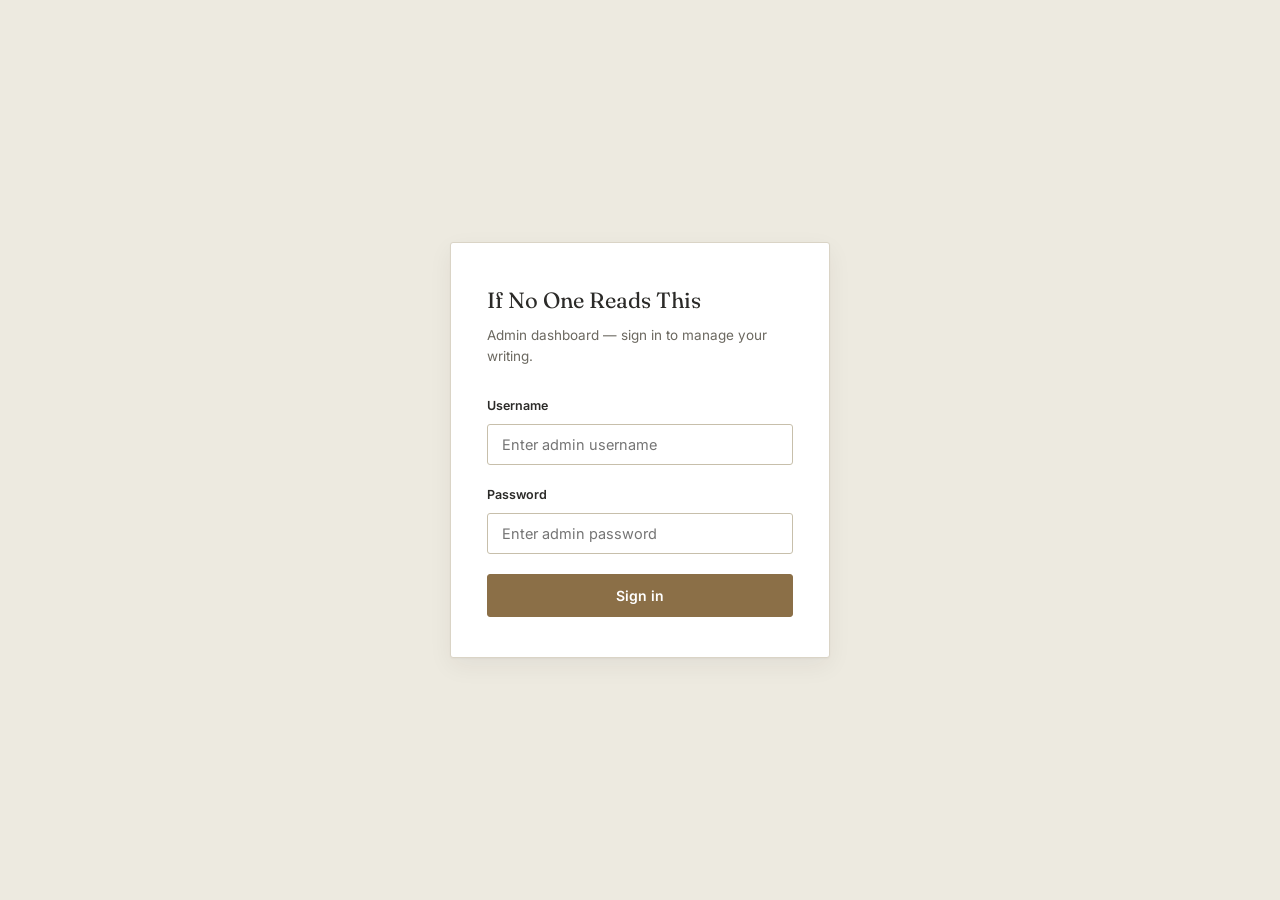
==== commit f710f10e: "Remove demo login hint from admin.html Removed demo login information from the admin page." ====
--- a/admin.html
+++ b/admin.html
@@ -180,7 +180,6 @@
         <input class="field-input" type="password" id="login-pass" placeholder="Enter admin password" autocomplete="current-password">
       </div>
       <button class="btn" style="width:100%;justify-content:center;" id="login-btn">Sign in</button>
-      <p class="login-hint">Demo login: <strong>admin</strong> / <strong>admin123</strong><br>Stored only in this browser's localStorage — there is no real server-side auth here.</p>
     </div>
   </div>`;
 }
@@ -318,16 +317,16 @@
 /* ===================================================================
    RICH TEXT EDITOR
 =================================================================== */
-function editorToolbarHtml(){
+function editorToolbarHtml(forId){
   const btn = (cmd, label, svg, arg) => `<button type="button" data-cmd="${cmd}" data-arg="${arg||''}" title="${label}">${svg}</button>`;
-  return `<div class="editor-toolbar">
-    <select class="editor-select" id="ed-block-format" title="Text style">
+  return `<div class="editor-toolbar" data-for="${forId || 'f-content'}">
+    <select class="editor-select" id="ed-block-format-${forId}" title="Text style">
       <option value="P">Normal text</option>
       <option value="H1">Title</option>
       <option value="H2">Heading</option>
       <option value="H3">Subheading</option>
     </select>
-    <select class="editor-select" id="ed-font" title="Font">
+    <select class="editor-select" id="ed-font-${forId}" title="Font">
       <option value="">Default</option>
       <option value="Lora, serif" style="font-family:Lora,serif;">Lora (body serif)</option>
       <option value="Fraunces, serif" style="font-family:Fraunces,serif;">Fraunces (display)</option>
@@ -342,13 +341,13 @@
     <div class="sep"></div>
     <label class="editor-color-swatch" title="Text color">
       <svg viewBox="0 0 24 24" fill="none" stroke="currentColor" stroke-width="2"><path d="M4 20h16"/><path d="m6 16 6-13 6 13"/><path d="M8 12h8"/></svg>
-      <input type="color" id="ed-text-color" value="#2B2A28">
+      <input type="color" class="ed-text-color" value="#2B2A28">
     </label>
     <label class="editor-color-swatch" title="Highlight color">
       <svg viewBox="0 0 24 24" fill="none" stroke="currentColor" stroke-width="2"><path d="m9 11 6-6 5 5-6 6z"/><path d="m3 21 4-4"/><path d="m11 13-6 6H2v-3l6-6"/></svg>
-      <input type="color" id="ed-highlight-color" value="#f5e6c8">
+      <input type="color" class="ed-highlight-color" value="#f5e6c8">
     </label>
-    <button type="button" id="ed-clear-color" title="Clear text/highlight color"><svg viewBox="0 0 24 24" fill="none" stroke="currentColor" stroke-width="2"><line x1="4" y1="4" x2="20" y2="20"/><path d="M4 20h16"/><path d="m6 16 6-13 6 13"/></svg></button>
+    <button type="button" class="ed-clear-color" title="Clear text/highlight color"><svg viewBox="0 0 24 24" fill="none" stroke="currentColor" stroke-width="2"><line x1="4" y1="4" x2="20" y2="20"/><path d="M4 20h16"/><path d="m6 16 6-13 6 13"/></svg></button>
     <div class="sep"></div>
     ${btn('justifyLeft','Align left','<svg viewBox="0 0 24 24" fill="none" stroke="currentColor" stroke-width="2"><line x1="3" y1="6" x2="21" y2="6"/><line x1="3" y1="12" x2="15" y2="12"/><line x1="3" y1="18" x2="18" y2="18"/></svg>')}
     ${btn('justifyCenter','Align center','<svg viewBox="0 0 24 24" fill="none" stroke="currentColor" stroke-width="2"><line x1="3" y1="6" x2="21" y2="6"/><line x1="6" y1="12" x2="18" y2="12"/><line x1="4" y1="18" x2="20" y2="18"/></svg>')}
@@ -392,7 +391,7 @@
     });
   });
 
-  const blockSelect = toolbarEl.querySelector('#ed-block-format');
+  const blockSelect = toolbarEl.querySelector('select[id^="ed-block-format"]');
   if (blockSelect){
     blockSelect.addEventListener('mousedown', () => surface.focus());
     blockSelect.addEventListener('change', () => {
@@ -402,7 +401,7 @@
     });
   }
 
-  const fontSelect = toolbarEl.querySelector('#ed-font');
+  const fontSelect = toolbarEl.querySelector('select[id^="ed-font"]');
   if (fontSelect){
     fontSelect.addEventListener('mousedown', () => surface.focus());
     fontSelect.addEventListener('change', () => {
@@ -412,7 +411,7 @@
     });
   }
 
-  const textColor = toolbarEl.querySelector('#ed-text-color');
+  const textColor = toolbarEl.querySelector('.ed-text-color');
   if (textColor){
     textColor.addEventListener('mousedown', e => e.stopPropagation());
     textColor.addEventListener('input', () => {
@@ -420,7 +419,7 @@
       document.execCommand('foreColor', false, textColor.value);
     });
   }
-  const highlightColor = toolbarEl.querySelector('#ed-highlight-color');
+  const highlightColor = toolbarEl.querySelector('.ed-highlight-color');
   if (highlightColor){
     highlightColor.addEventListener('mousedown', e => e.stopPropagation());
     highlightColor.addEventListener('input', () => {
@@ -428,7 +427,7 @@
       document.execCommand('hiliteColor', false, highlightColor.value);
     });
   }
-  const clearColorBtn = toolbarEl.querySelector('#ed-clear-color');
+  const clearColorBtn = toolbarEl.querySelector('.ed-clear-color');
   if (clearColorBtn){
     clearColorBtn.addEventListener('mousedown', e => e.preventDefault());
     clearColorBtn.addEventListener('click', () => {
@@ -484,7 +483,7 @@
   if (isEdit && !post) return `<div class="admin-empty">Writing not found. <a href="#/writings">Back to writings</a></div>`;
   const cats = CMS.getCategories();
   const tags = CMS.getTags();
-  const p = post || { title:'', subtitle:'', content:'', category: cats[0]?.slug || '', tags:[], coverImage:'', status:'draft', featured:false, seoTitle:'', metaDescription:'', slug:'', publishDate:'' };
+  const p = post || { title:'', subtitle:'', content:'', footer:'', category: cats[0]?.slug || '', tags:[], coverImage:'', status:'draft', featured:false, seoTitle:'', metaDescription:'', slug:'', publishDate:'' };
 
   const isArchived = isEdit && computeStatus(p) === 'archived';
 
@@ -515,9 +514,16 @@
         </div>
         <div class="field-group">
           <label class="field-label">Content</label>
-          ${editorToolbarHtml()}
+          ${editorToolbarHtml('f-content')}
           <div class="editor-surface" id="f-content" contenteditable="true" data-placeholder="Start writing…">${p.content || ''}</div>
         </div>
+      </div>
+
+      <div class="admin-panel">
+        <h3>Writing footer <span style="font-weight:400;color:var(--text-faint);">(optional)</span></h3>
+        <p class="field-hint" style="margin-bottom:14px;">Shown at the end of this piece on the public site, below the writing itself. Leave empty for no footer. Set per writing — nothing here is shared across posts.</p>
+        ${editorToolbarHtml('f-footer')}
+        <div class="editor-surface" id="f-footer" contenteditable="true" data-placeholder="e.g. Thank you for reading…" style="min-height:100px;">${p.footer || ''}</div>
       </div>
 
       <div class="admin-panel">
@@ -577,7 +583,8 @@
 function wireWritingEditor(params){
   const contentSurface = document.getElementById('f-content');
   if (!contentSurface) return;
-  wireEditor('f-content', document.querySelector('.editor-toolbar'));
+  wireEditor('f-content', document.querySelector('.editor-toolbar[data-for="f-content"]'));
+  wireEditor('f-footer', document.querySelector('.editor-toolbar[data-for="f-footer"]'));
 
   const archiveBtn = document.getElementById('archive-btn');
   if (archiveBtn){
@@ -624,6 +631,7 @@
       title: document.getElementById('f-title').value.trim() || 'Untitled',
       subtitle: document.getElementById('f-subtitle').value.trim(),
       content: document.getElementById('f-content').innerHTML,
+      footer: document.getElementById('f-footer').innerHTML,
       slug: document.getElementById('f-slug').value.trim(),
       seoTitle: document.getElementById('f-seo-title').value.trim(),
       metaDescription: document.getElementById('f-meta-desc').value.trim(),
--- a/styles.css
+++ b/styles.css
@@ -316,13 +316,30 @@
 
 .article-body{ padding: 40px 0 20px; font-family: var(--serif-body); font-size: 19px; line-height: 1.85; max-width: 68ch; }
 .article-body p{ margin-bottom: 1.4em; }
-.article-body p:first-of-type::first-letter{
-  font-family: var(--serif-display); font-size: 3.4em; float:left; line-height:.85; padding-right:10px; padding-top:6px;
-  color: var(--accent); font-weight:600;
-}
+.article-body blockquote{
+  border-left: 3px solid var(--accent); margin: 1.6em 0; padding: 2px 0 2px 22px;
+  font-style: italic; color: var(--text-muted); font-size: 1.02em;
+}
+.article-body blockquote p{ margin-bottom: 0.6em; }
+.article-body blockquote p:last-child{ margin-bottom: 0; }
+.article-body h1, .article-body h2, .article-body h3{ font-family: var(--serif-display); margin: 1.2em 0 .5em; line-height:1.2; }
+.article-body h1{ font-size: 1.7em; }
+.article-body h2{ font-size: 1.4em; }
+.article-body h3{ font-size: 1.15em; }
+.article-body pre{ background: var(--bg-soft); padding: 16px 18px; border-radius: 4px; overflow-x: auto; font-family: monospace; font-size: .82em; line-height:1.6; margin: 1.4em 0; }
+.article-body ul, .article-body ol{ margin: 0 0 1.4em; padding-left: 1.4em; }
+.article-body li{ margin-bottom: .4em; }
+.article-body img{ border-radius: 4px; margin: 1.4em 0; }
+.article-body hr{ border: none; border-top: 1px solid var(--line-strong); margin: 2.2em 0; }
 .article-body.is-poem{ white-space: pre-line; font-style: italic; font-size: 20px; }
-.article-body.is-poem p:first-of-type::first-letter{ all: unset; }
-
+
+.post-footer{
+  margin-top: 40px; padding-top: 28px; border-top: 1px solid var(--line);
+  font-family: var(--serif-body); font-style: italic; color: var(--text-muted); font-size: 16px; line-height: 1.75;
+  max-width: 68ch;
+}
+.post-footer p{ margin: 0 0 .8em; }
+.post-footer p:last-child{ margin-bottom: 0; }
 .share-row{ display:flex; align-items:center; gap:12px; margin: 40px 0; padding: 22px 0; border-top:1px solid var(--line); border-bottom:1px solid var(--line); flex-wrap:wrap; }
 .share-row span{ font-family: var(--sans); font-size:13px; color: var(--text-muted); }
 .share-btn{
@@ -449,6 +466,7 @@
 .badge-published{ background: var(--accent-2-soft); color: var(--accent-2); }
 .badge-draft{ background: var(--line); color: var(--text-muted); }
 .badge-scheduled{ background: var(--accent-soft); color: var(--accent); }
+.badge-archived{ background: transparent; color: var(--text-faint); border: 1px solid var(--line-strong); }
 .updated-note{ font-family: var(--sans); font-size:12.5px; color: var(--text-faint); font-style: normal; }
 
 /* ============ RELATED WRITINGS ============ */
@@ -549,12 +567,25 @@
 .checkbox-row{ display:flex; align-items:center; gap:10px; font-family: var(--sans); font-size:14px; }
 
 /* ---- rich text editor ---- */
-.editor-toolbar{ display:flex; flex-wrap:wrap; gap:2px; border:1px solid var(--line-strong); border-bottom:none; border-radius: var(--radius) var(--radius) 0 0; padding:8px; background: var(--bg-soft); }
-.editor-toolbar button{ width:32px; height:32px; border:none; background:transparent; border-radius: 4px; display:flex; align-items:center; justify-content:center; color: var(--text-muted); }
+.editor-toolbar{ display:flex; flex-wrap:wrap; align-items:center; gap:2px; border:1px solid var(--line-strong); border-bottom:none; border-radius: var(--radius) var(--radius) 0 0; padding:8px; background: var(--bg-soft); }
+.editor-toolbar button{ width:32px; height:32px; border:none; background:transparent; border-radius: 4px; display:flex; align-items:center; justify-content:center; color: var(--text-muted); flex-shrink:0; }
 .editor-toolbar button:hover{ background: var(--surface); color: var(--text); }
 .editor-toolbar button.active{ background: var(--accent-soft); color: var(--accent); }
 .editor-toolbar button svg{ width:15px; height:15px; }
-.editor-toolbar .sep{ width:1px; background: var(--line-strong); margin: 4px 4px; }
+.editor-toolbar .sep{ width:1px; align-self:stretch; background: var(--line-strong); margin: 2px 4px; }
+.editor-select{
+  height:32px; border:1px solid var(--line-strong); border-radius:4px; background:var(--surface); color:var(--text);
+  font-family: var(--sans); font-size:12.5px; padding:0 6px; max-width:132px; cursor:pointer;
+}
+.editor-color-swatch{
+  position:relative; width:32px; height:32px; border-radius:4px; display:flex; align-items:center; justify-content:center;
+  color: var(--text-muted); cursor:pointer; flex-shrink:0;
+}
+.editor-color-swatch:hover{ background: var(--surface); color: var(--text); }
+.editor-color-swatch svg{ width:15px; height:15px; pointer-events:none; }
+.editor-color-swatch input[type="color"]{
+  position:absolute; inset:0; width:100%; height:100%; opacity:0; cursor:pointer; border:none; padding:0;
+}
 .editor-surface{
   min-height: 380px; border:1px solid var(--line-strong); border-radius: 0 0 var(--radius) var(--radius); padding: 22px 24px;
   font-family: var(--serif-body); font-size:17px; line-height:1.75; background: var(--surface); color: var(--text); outline:none;
@@ -605,51 +636,5 @@
 /* ---- empty admin state ---- */
 .admin-empty{ text-align:center; padding: 60px 20px; color: var(--text-muted); font-family: var(--sans); }
 
-/* ============ CUSTOM CURSOR (public site only) ============ */
-.cursor-dot, .cursor-ring{
-  position: fixed; top:0; left:0; border-radius:50%; pointer-events:none; z-index: 9999;
-  transform: translate(-50%,-50%); will-change: transform;
-}
-.cursor-dot{
-  width:7px; height:7px; background: var(--accent); transition: opacity .2s ease, background .2s ease;
-}
-.cursor-ring{
-  width:34px; height:34px; border:1.5px solid var(--accent); opacity:.55;
-  transition: width .25s ease, height .25s ease, opacity .25s ease, background .25s ease, border-color .25s ease;
-}
-.cursor-ring.hover{
-  width:60px; height:60px; opacity:1; background: var(--accent-soft); border-color: transparent;
-}
-.cursor-ring.click{ width:28px; height:28px; }
-body.custom-cursor-active,
-body.custom-cursor-active a,
-body.custom-cursor-active button,
-body.custom-cursor-active .card,
-body.custom-cursor-active .chip,
-body.custom-cursor-active .cat-card,
-body.custom-cursor-active .row-item{
-  cursor: none;
-}
-body.custom-cursor-active input,
-body.custom-cursor-active textarea,
-body.custom-cursor-active [contenteditable]{
-  cursor: auto;
-}
-@media (pointer: coarse){
-  .cursor-dot, .cursor-ring{ display:none !important; }
-}
-
 /* ============ MAGNETIC HOVER (buttons) ============ */
 .btn, .icon-btn{ will-change: transform; }
-
-
-/* ============ ARCHIVE FEATURE ADDITIONS ============ */
-.badge-archived{ background: var(--bg-soft); color: var(--text-faint); border:1px solid var(--line-strong); }
-
-.seg-tabs{ display:flex; gap:6px; margin-bottom:20px; }
-.seg-tabs button{
-  font-family: var(--sans); font-size:13px; padding: 8px 16px; border-radius: 20px;
-  border:1px solid var(--line-strong); background: transparent; color: var(--text-muted); transition: all .2s;
-}
-.seg-tabs button:hover{ border-color: var(--accent); color: var(--text); }
-.seg-tabs button.active{ background: var(--accent); border-color: var(--accent); color:#fff; }
